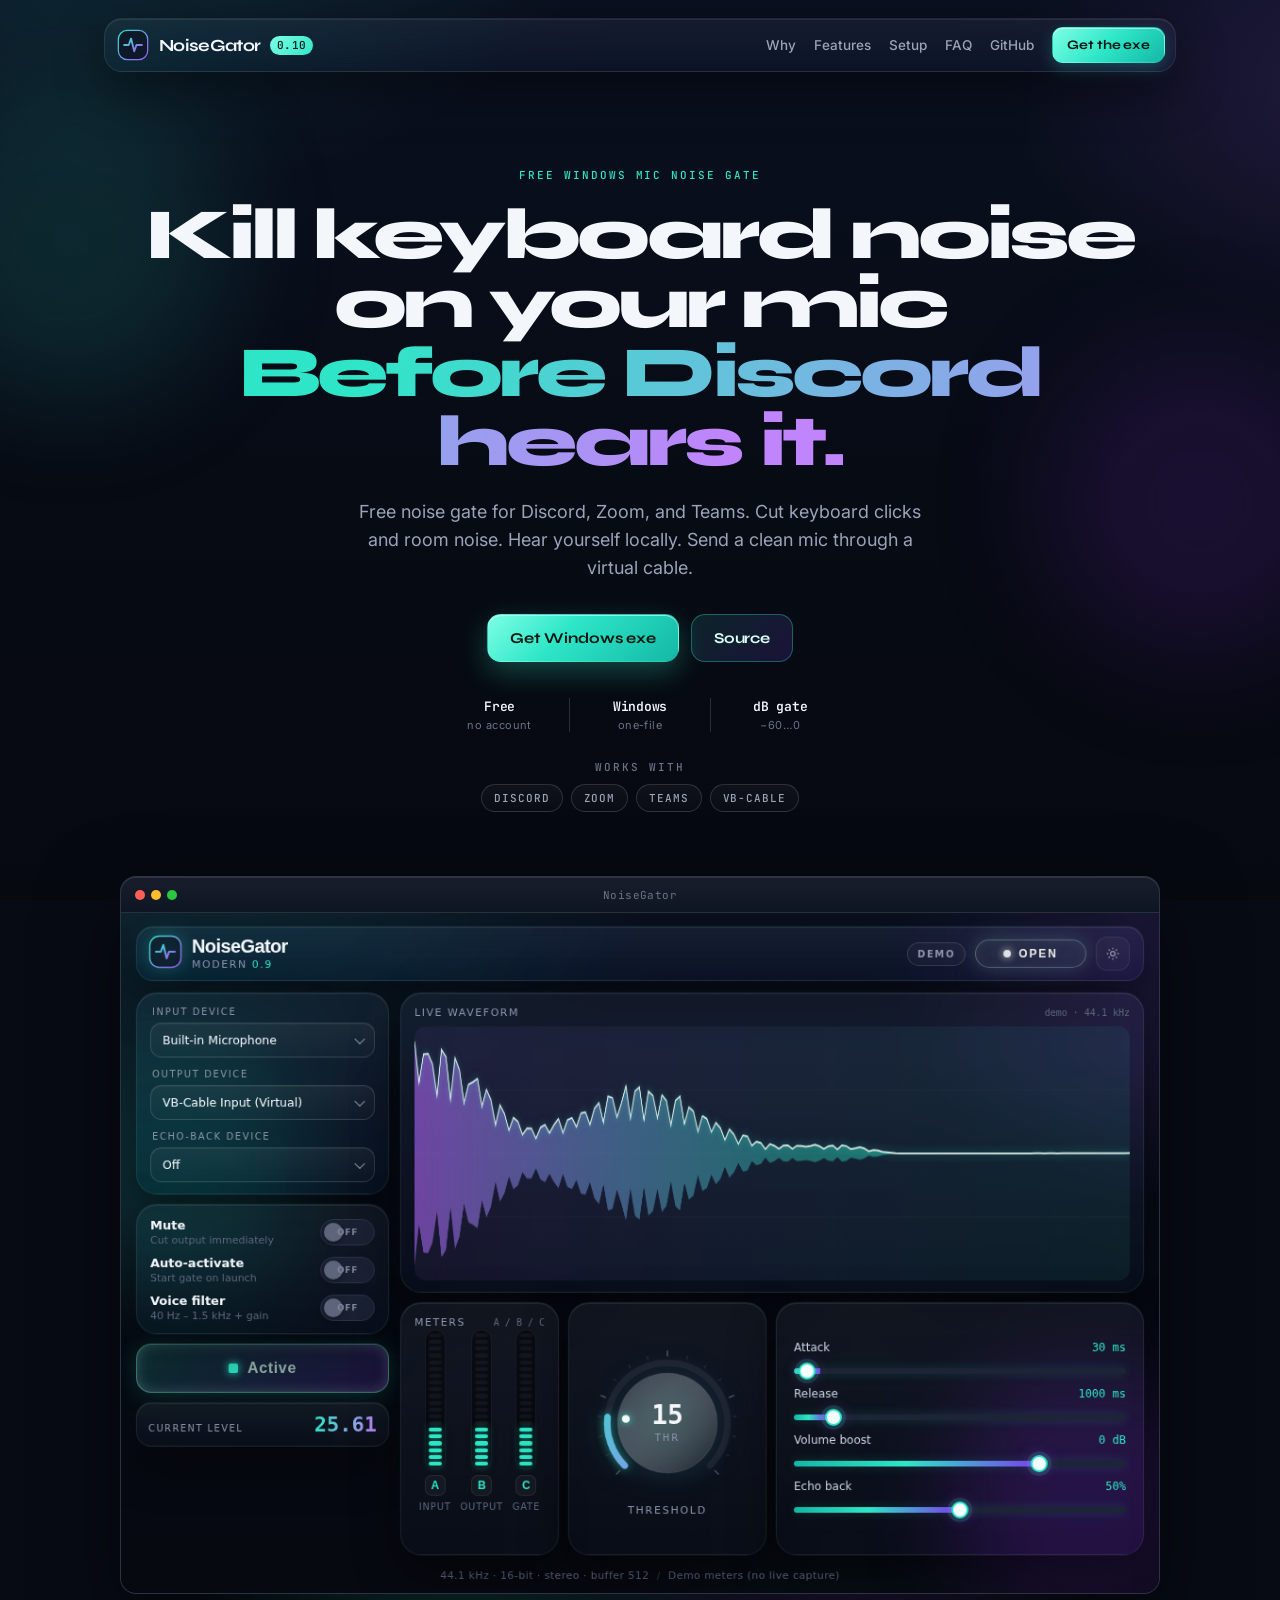
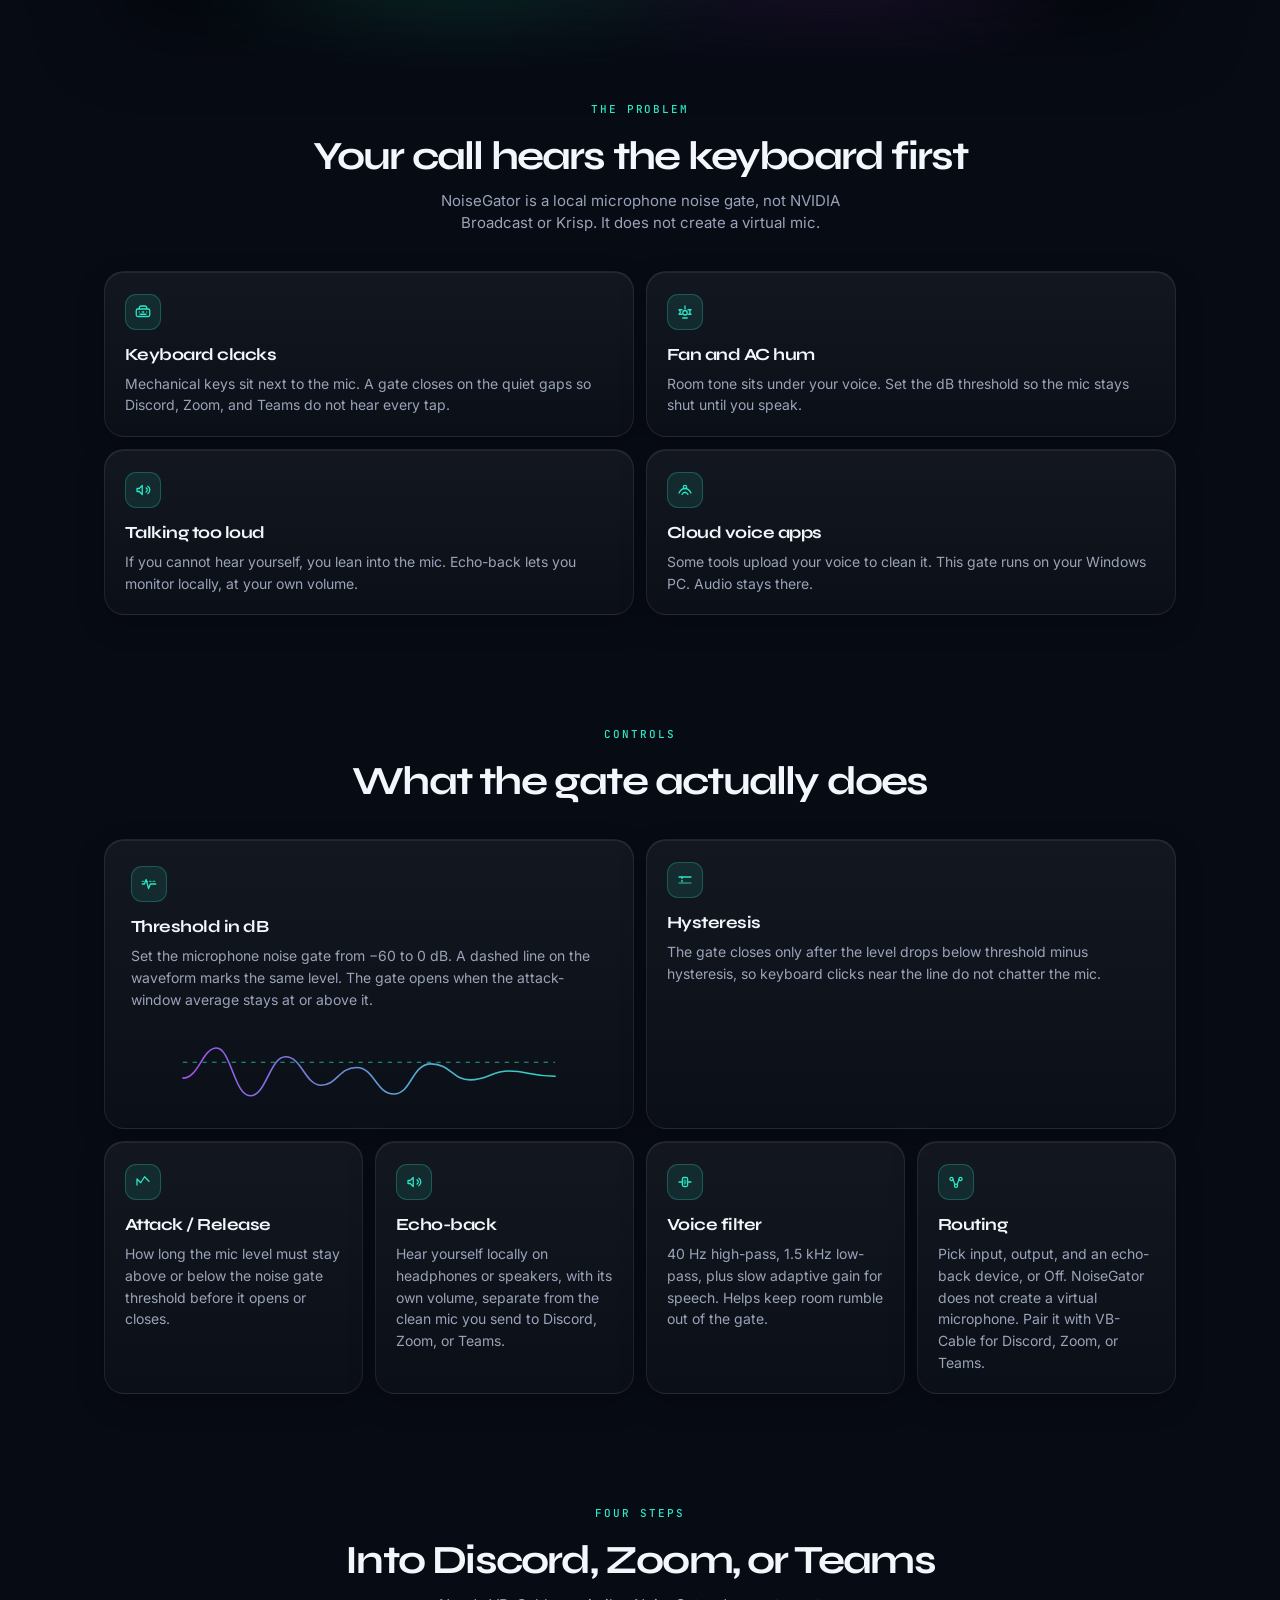
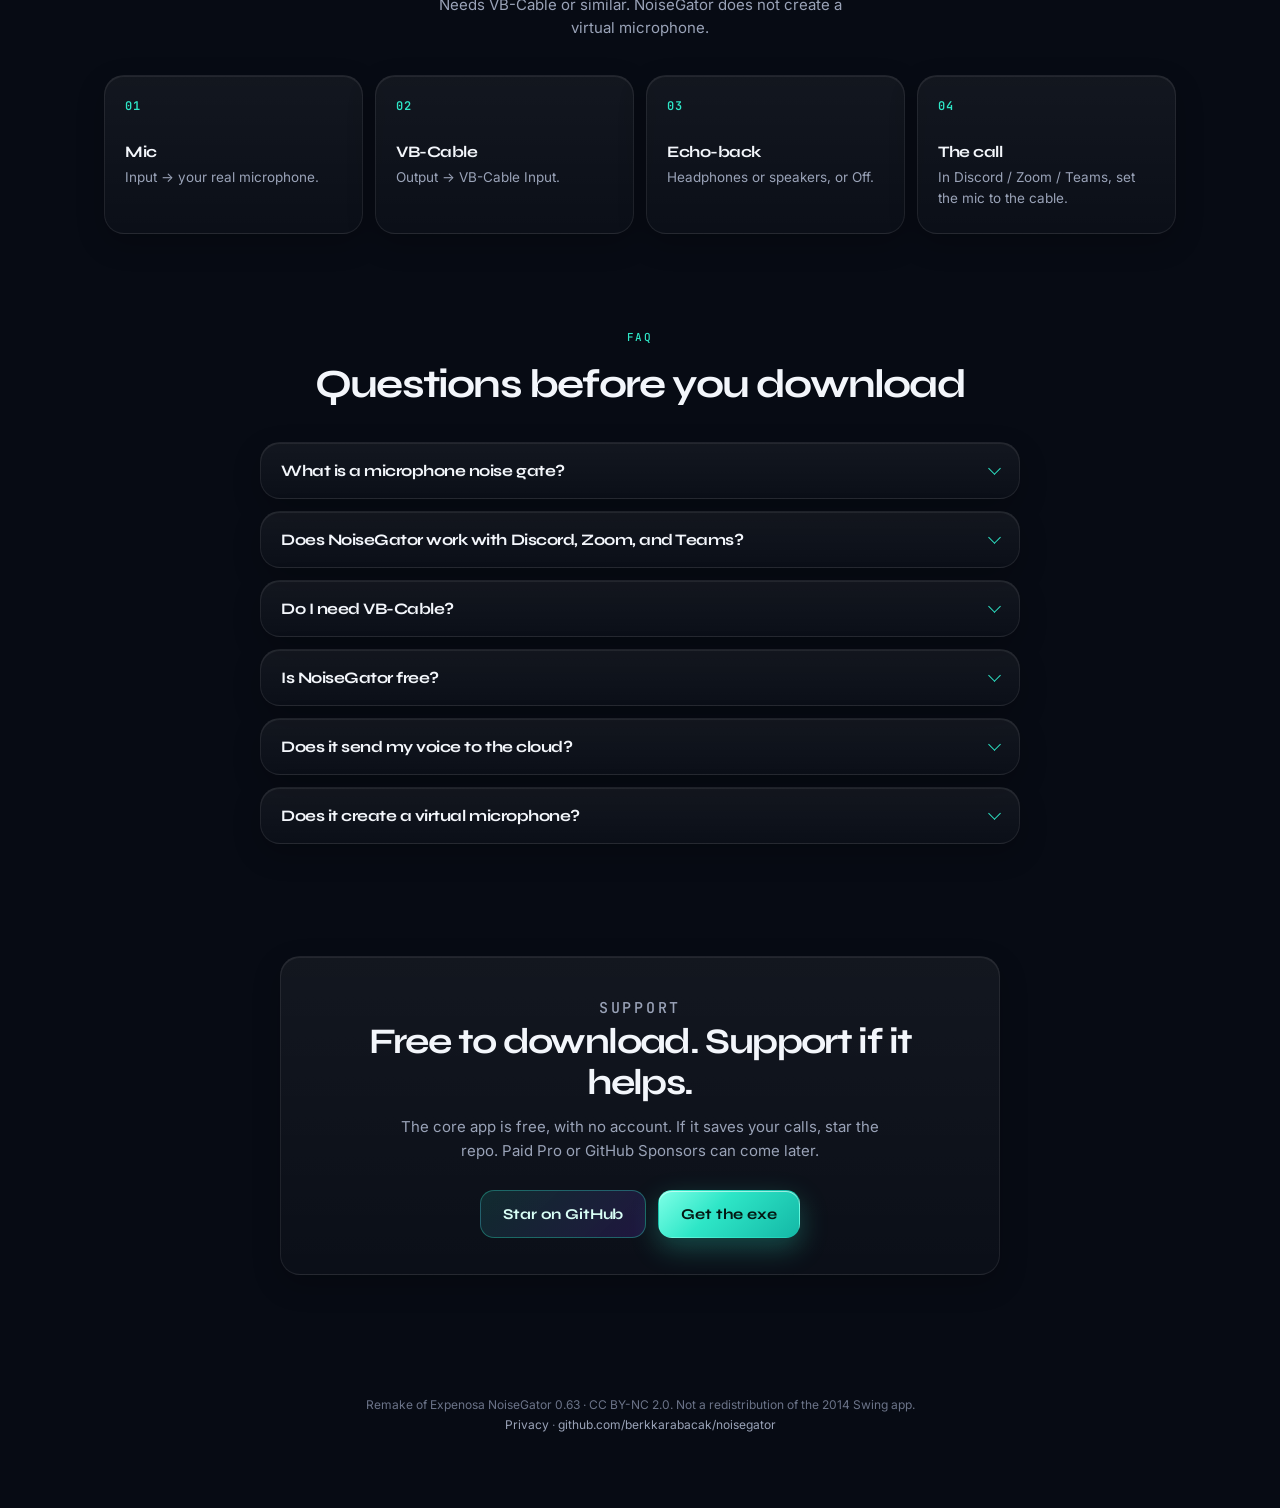
==== index.html @ 2cda86b4 "SEO landing: keywords, FAQ, share cards, ad-ready copy" ====
<!DOCTYPE html>
<html lang="en">
<head>
  <meta charset="utf-8" />
  <meta name="viewport" content="width=device-width, initial-scale=1" />
  <title>NoiseGator — Free Mic Noise Gate for Discord, Zoom &amp; Teams</title>
  <meta name="description" content="Free Windows microphone noise gate. Cut keyboard clicks and room noise on Discord, Zoom, and Teams. Hear yourself locally. Send a clean mic. No account." />
  <meta name="robots" content="index,follow" />
  <link rel="canonical" href="https://berkkarabacak.github.io/noisegator/" />
  <meta name="theme-color" content="#070b14" />
  <meta property="og:type" content="website" />
  <meta property="og:title" content="NoiseGator — Free Mic Noise Gate for Discord, Zoom &amp; Teams" />
  <meta property="og:description" content="Free Windows microphone noise gate. Cut keyboard clicks and room noise on Discord, Zoom, and Teams. Hear yourself locally. Send a clean mic. No account." />
  <meta property="og:url" content="https://berkkarabacak.github.io/noisegator/" />
  <meta property="og:image" content="https://berkkarabacak.github.io/noisegator/preview.png" />
  <meta property="og:image:alt" content="NoiseGator Windows app with live waveform, dB threshold knob, hysteresis, echo-back, and mic routing" />
  <meta property="og:site_name" content="NoiseGator" />
  <meta property="og:locale" content="en_US" />
  <meta name="twitter:card" content="summary_large_image" />
  <meta name="twitter:title" content="NoiseGator — Free Mic Noise Gate for Discord, Zoom &amp; Teams" />
  <meta name="twitter:description" content="Free Windows microphone noise gate. Cut keyboard clicks and room noise on Discord, Zoom, and Teams. Hear yourself locally. Send a clean mic. No account." />
  <meta name="twitter:image" content="https://berkkarabacak.github.io/noisegator/preview.png" />
  <meta name="twitter:image:alt" content="NoiseGator Windows app with live waveform, dB threshold knob, hysteresis, echo-back, and mic routing" />
  <link rel="preconnect" href="https://fonts.googleapis.com" />
  <link rel="preconnect" href="https://fonts.gstatic.com" crossorigin />
  <link href="https://fonts.googleapis.com/css2?family=Inter:ital,opsz,wght@0,14..32,400;0,14..32,500;0,14..32,600;0,14..32,700;1,14..32,400&family=JetBrains+Mono:wght@400;500;600&family=Syne:wght@500;600;700;800&display=swap" rel="stylesheet" />
  <link rel="stylesheet" href="styles.css" />
  <link rel="icon" href="data:image/svg+xml,%3Csvg xmlns='http://www.w3.org/2000/svg' viewBox='0 0 32 32'%3E%3Cdefs%3E%3ClinearGradient id='g' x1='0' y1='0' x2='1' y2='1'%3E%3Cstop stop-color='%232ee6c7'/%3E%3Cstop offset='1' stop-color='%23a855f7'/%3E%3C/linearGradient%3E%3C/defs%3E%3Crect rx='8' width='32' height='32' fill='%070b14'/%3E%3Cpath d='M7 16h5l3-7 4 14 3-7h3' fill='none' stroke='url(%23g)' stroke-width='2.2' stroke-linecap='round' stroke-linejoin='round'/%3E%3C/svg%3E" />
  <script type="application/ld+json">
  {
    "@context": "https://schema.org",
    "@graph": [
      {
        "@type": "SoftwareApplication",
        "name": "NoiseGator",
        "applicationCategory": "MultimediaApplication",
        "operatingSystem": "Windows",
        "url": "https://berkkarabacak.github.io/noisegator/",
        "image": "https://berkkarabacak.github.io/noisegator/preview.png",
        "description": "Free Windows microphone noise gate. Cut keyboard clicks and room noise on Discord, Zoom, and Teams. Hear yourself locally. Send a clean mic. No account.",
        "downloadUrl": "https://github.com/berkkarabacak/noisegator/actions/workflows/windows-exe.yml",
        "offers": {
          "@type": "Offer",
          "price": "0",
          "priceCurrency": "USD"
        }
      },
      {
        "@type": "FAQPage",
        "mainEntity": [
          {
            "@type": "Question",
            "name": "What is a microphone noise gate?",
            "acceptedAnswer": {
              "@type": "Answer",
              "text": "A microphone noise gate mutes the mic when the level stays below a threshold. NoiseGator opens when your voice is loud enough and closes on quiet keyboard clicks and room noise."
            }
          },
          {
            "@type": "Question",
            "name": "Does NoiseGator work with Discord, Zoom, and Teams?",
            "acceptedAnswer": {
              "@type": "Answer",
              "text": "Yes. Route the gated output through a virtual cable (VB-Cable or similar), then pick that cable as the microphone in Discord, Zoom, or Teams."
            }
          },
          {
            "@type": "Question",
            "name": "Do I need VB-Cable?",
            "acceptedAnswer": {
              "@type": "Answer",
              "text": "Yes, or another virtual cable. NoiseGator does not create a virtual microphone. You send the gated output to a cable, then the call app uses that cable as its mic."
            }
          },
          {
            "@type": "Question",
            "name": "Is NoiseGator free?",
            "acceptedAnswer": {
              "@type": "Answer",
              "text": "Yes. The core app is free, with no account. Star the repo if it helps. Paid Pro or GitHub Sponsors may come later."
            }
          },
          {
            "@type": "Question",
            "name": "Does it send my voice to the cloud?",
            "acceptedAnswer": {
              "@type": "Answer",
              "text": "No. Audio stays on your PC. This site has no accounts and no tracking cookies of its own. GitHub Pages and GitHub may log visits and downloads."
            }
          },
          {
            "@type": "Question",
            "name": "Does it create a virtual microphone?",
            "acceptedAnswer": {
              "@type": "Answer",
              "text": "No. Pair it with VB-Cable or similar, then set that cable as the mic in your call app."
            }
          }
        ]
      }
    ]
  }
  </script>
</head>
<body>
  <div class="app-bg" aria-hidden="true"></div>
  <div class="app-grid" aria-hidden="true"></div>
  <div class="orb orb-a" aria-hidden="true"></div>
  <div class="orb orb-b" aria-hidden="true"></div>

  <a class="skip" href="#main">Skip to content</a>

  <div class="wrap">
    <nav class="nav glass" aria-label="Primary">
      <a class="brand" href="#top">
        <svg viewBox="0 0 36 36" width="32" height="32" aria-hidden="true">
          <defs>
            <linearGradient id="lg" x1="0" y1="0" x2="1" y2="1">
              <stop offset="0" stop-color="#2ee6c7"/>
              <stop offset="1" stop-color="#a855f7"/>
            </linearGradient>
          </defs>
          <rect x="1.5" y="1.5" width="33" height="33" rx="10" fill="rgba(14,20,36,.7)" stroke="url(#lg)" stroke-width="1.4"/>
          <path d="M8 18h5.2l2.6-7.2 3.6 14.2 2.5-7h6.2" fill="none" stroke="url(#lg)" stroke-width="2.1" stroke-linecap="round" stroke-linejoin="round"/>
        </svg>
        <span class="wordmark">NoiseGator</span>
        <span class="ver">0.10</span>
      </a>
      <button class="nav-toggle" type="button" aria-expanded="false" aria-controls="nav-links" aria-label="Open menu">
        <span></span><span></span>
      </button>
      <div class="nav-end" id="nav-links">
        <div class="nav-links">
          <a href="#why">Why</a>
          <a href="#features">Features</a>
          <a href="#setup">Setup</a>
          <a href="#faq">FAQ</a>
          <a href="https://github.com/berkkarabacak/noisegator" rel="noopener">GitHub</a>
        </div>
        <a class="btn btn-nav" href="https://github.com/berkkarabacak/noisegator/actions/workflows/windows-exe.yml" rel="noopener">Get the exe</a>
      </div>
    </nav>

    <main id="main">
      <header class="hero" id="top">
        <p class="kicker">Free Windows mic noise gate</p>
        <h1>Kill keyboard noise on your mic<br /><em>Before Discord hears it.</em></h1>
        <p class="pitch">Free noise gate for Discord, Zoom, and Teams. Cut keyboard clicks and room noise. Hear yourself locally. Send a clean mic through a virtual cable.</p>
        <div class="cta">
          <a class="btn btn-primary" href="https://github.com/berkkarabacak/noisegator/actions/workflows/windows-exe.yml" rel="noopener">Get Windows exe</a>
          <a class="btn btn-ghost" href="https://github.com/berkkarabacak/noisegator/raw/main/downloads/NoiseGator-Modern.zip" rel="noopener">Source</a>
        </div>
        <ul class="stats" aria-label="Product facts">
          <li><strong>Free</strong><span>no account</span></li>
          <li><strong>Windows</strong><span>one-file</span></li>
          <li><strong>dB gate</strong><span>−60…0</span></li>
        </ul>
        <p class="works-label">Works with</p>
        <ul class="works" aria-label="Works with">
          <li>Discord</li>
          <li>Zoom</li>
          <li>Teams</li>
          <li>VB-Cable</li>
        </ul>
      </header>

      <figure class="shot-wrap">
        <div class="shot-glow" aria-hidden="true"></div>
        <div class="window">
          <div class="window-bar">
            <span class="traffic" aria-hidden="true"><i></i><i></i><i></i></span>
            <span class="window-title">NoiseGator</span>
          </div>
          <img src="preview.png" width="1100" height="720" alt="NoiseGator free Windows microphone noise gate. Live waveform, dB threshold knob, hysteresis, echo-back, and device routing for Discord, Zoom, and Teams" />
        </div>
      </figure>

      <section class="why" id="why" aria-labelledby="why-title">
        <div class="section-head">
          <p class="kicker">The problem</p>
          <h2 id="why-title">Your call hears the keyboard first</h2>
          <p class="section-sub">NoiseGator is a local microphone noise gate, not NVIDIA Broadcast or Krisp. It does not create a virtual mic.</p>
        </div>
        <div class="why-grid">
          <article class="card">
            <div class="ico" aria-hidden="true">
              <svg viewBox="0 0 24 24" fill="none" stroke="currentColor" stroke-width="1.7" stroke-linecap="round" stroke-linejoin="round">
                <rect x="3" y="8" width="18" height="10" rx="2"/>
                <path d="M7 8V6.5A2.5 2.5 0 0 1 9.5 4h5A2.5 2.5 0 0 1 17 6.5V8"/>
                <path d="M7 12h.01M11 12h2M17 12h.01M8 15h8"/>
              </svg>
            </div>
            <h3>Keyboard clacks</h3>
            <p>Mechanical keys sit next to the mic. A gate closes on the quiet gaps so Discord, Zoom, and Teams do not hear every tap.</p>
          </article>
          <article class="card">
            <div class="ico" aria-hidden="true">
              <svg viewBox="0 0 24 24" fill="none" stroke="currentColor" stroke-width="1.7" stroke-linecap="round" stroke-linejoin="round">
                <path d="M12 4v4"/>
                <path d="M8 9H4l2 3-2 3h4"/>
                <path d="M16 9h4l-2 3 2 3h-4"/>
                <path d="M9 20h6"/>
                <circle cx="12" cy="13" r="3"/>
              </svg>
            </div>
            <h3>Fan and AC hum</h3>
            <p>Room tone sits under your voice. Set the dB threshold so the mic stays shut until you speak.</p>
          </article>
          <article class="card">
            <div class="ico" aria-hidden="true">
              <svg viewBox="0 0 24 24" fill="none" stroke="currentColor" stroke-width="1.7" stroke-linecap="round" stroke-linejoin="round">
                <path d="M4 10v4h3l4 4V6L7 10H4z"/>
                <path d="M16 9.2a3.2 3.2 0 0 1 0 5.6"/>
                <path d="M18.4 7a6 6 0 0 1 0 10"/>
              </svg>
            </div>
            <h3>Talking too loud</h3>
            <p>If you cannot hear yourself, you lean into the mic. Echo-back lets you monitor locally, at your own volume.</p>
          </article>
          <article class="card">
            <div class="ico" aria-hidden="true">
              <svg viewBox="0 0 24 24" fill="none" stroke="currentColor" stroke-width="1.7" stroke-linecap="round" stroke-linejoin="round">
                <path d="M4 16c4-8 12-8 16 0"/>
                <path d="M8 18c2.2-4 5.8-4 8 0"/>
                <circle cx="12" cy="8" r="2.2"/>
              </svg>
            </div>
            <h3>Cloud voice apps</h3>
            <p>Some tools upload your voice to clean it. This gate runs on your Windows PC. Audio stays there.</p>
          </article>
        </div>
      </section>

      <section class="features" id="features" aria-labelledby="features-title">
        <div class="section-head">
          <p class="kicker">Controls</p>
          <h2 id="features-title">What the gate actually does</h2>
        </div>

        <div class="bento">
          <article class="card card-lg">
            <div class="ico" aria-hidden="true">
              <svg viewBox="0 0 24 24" fill="none" stroke="currentColor" stroke-width="1.7" stroke-linecap="round" stroke-linejoin="round">
                <path d="M3 12h3l2.2-6 3.2 12 2.4-6H21"/>
                <path d="M3 8.5h18" stroke-dasharray="2.2 2.6" opacity=".7"/>
              </svg>
            </div>
            <h3>Threshold in dB</h3>
            <p>Set the microphone noise gate from −60 to 0 dB. A dashed line on the waveform marks the same level. The gate opens when the attack-window average stays at or above it.</p>
            <svg class="wave-deco" viewBox="0 0 420 88" fill="none" aria-hidden="true">
              <defs>
                <linearGradient id="wg" x1="0" y1="0" x2="1" y2="0">
                  <stop offset="0" stop-color="#a855f7"/>
                  <stop offset="1" stop-color="#2ee6c7"/>
                </linearGradient>
              </defs>
              <path d="M0 52 C 18 52, 22 18, 38 18 S 58 72, 76 72 S 98 28, 116 28 S 138 60, 156 60 S 176 40, 196 40 S 218 70, 238 70 S 258 36, 280 36 S 304 54, 324 54 S 348 44, 368 44 S 392 50, 420 50" stroke="url(#wg)" stroke-width="1.8" stroke-linecap="round"/>
              <path d="M0 34h420" stroke="#2ee6c7" stroke-width="1.15" stroke-dasharray="5 6" opacity=".72"/>
            </svg>
          </article>

          <article class="card card-mid">
            <div class="ico" aria-hidden="true">
              <svg viewBox="0 0 24 24" fill="none" stroke="currentColor" stroke-width="1.7" stroke-linecap="round">
                <path d="M4 8h16"/>
                <path d="M4 16h16" opacity=".55"/>
                <path d="M8 8v8" stroke-dasharray="2 2.4"/>
              </svg>
            </div>
            <h3>Hysteresis</h3>
            <p>The gate closes only after the level drops below threshold minus hysteresis, so keyboard clicks near the line do not chatter the mic.</p>
          </article>

          <article class="card">
            <div class="ico" aria-hidden="true">
              <svg viewBox="0 0 24 24" fill="none" stroke="currentColor" stroke-width="1.7" stroke-linecap="round" stroke-linejoin="round">
                <path d="M4 16 V8 l5 5 5-8 6 6"/>
              </svg>
            </div>
            <h3>Attack / Release</h3>
            <p>How long the mic level must stay above or below the noise gate threshold before it opens or closes.</p>
          </article>

          <article class="card">
            <div class="ico" aria-hidden="true">
              <svg viewBox="0 0 24 24" fill="none" stroke="currentColor" stroke-width="1.7" stroke-linecap="round" stroke-linejoin="round">
                <path d="M4 10v4h3l4 4V6L7 10H4z"/>
                <path d="M16 9.2a3.2 3.2 0 0 1 0 5.6"/>
                <path d="M18.4 7a6 6 0 0 1 0 10"/>
              </svg>
            </div>
            <h3>Echo-back</h3>
            <p>Hear yourself locally on headphones or speakers, with its own volume, separate from the clean mic you send to Discord, Zoom, or Teams.</p>
          </article>

          <article class="card">
            <div class="ico" aria-hidden="true">
              <svg viewBox="0 0 24 24" fill="none" stroke="currentColor" stroke-width="1.7" stroke-linecap="round">
                <path d="M4 12h4"/>
                <path d="M16 12h4"/>
                <rect x="8.5" y="6" width="7" height="12" rx="2"/>
                <path d="M11 9v6M13 10v4" opacity=".7"/>
              </svg>
            </div>
            <h3>Voice filter</h3>
            <p>40 Hz high-pass, 1.5 kHz low-pass, plus slow adaptive gain for speech. Helps keep room rumble out of the gate.</p>
          </article>

          <article class="card">
            <div class="ico" aria-hidden="true">
              <svg viewBox="0 0 24 24" fill="none" stroke="currentColor" stroke-width="1.7" stroke-linecap="round" stroke-linejoin="round">
                <circle cx="6" cy="8" r="2.1"/>
                <circle cx="18" cy="8" r="2.1"/>
                <circle cx="12" cy="17" r="2.1"/>
                <path d="M8 8.6 10.4 15.2M16 8.6 13.6 15.2"/>
              </svg>
            </div>
            <h3>Routing</h3>
            <p>Pick input, output, and an echo-back device, or Off. NoiseGator does not create a virtual microphone. Pair it with VB-Cable for Discord, Zoom, or Teams.</p>
          </article>
        </div>
      </section>

      <section class="setup" id="setup" aria-labelledby="setup-title">
        <div class="section-head">
          <p class="kicker">Four steps</p>
          <h2 id="setup-title">Into Discord, Zoom, or Teams</h2>
          <p class="section-sub">Needs VB-Cable or similar. NoiseGator does not create a virtual microphone.</p>
        </div>
        <ol class="steps">
          <li class="card step">
            <span class="n">01</span>
            <h3>Mic</h3>
            <p>Input → your real microphone.</p>
          </li>
          <li class="card step">
            <span class="n">02</span>
            <h3>VB-Cable</h3>
            <p>Output → VB-Cable Input.</p>
          </li>
          <li class="card step">
            <span class="n">03</span>
            <h3>Echo-back</h3>
            <p>Headphones or speakers, or Off.</p>
          </li>
          <li class="card step">
            <span class="n">04</span>
            <h3>The call</h3>
            <p>In Discord / Zoom / Teams, set the mic to the cable.</p>
          </li>
        </ol>
      </section>

      <section class="faq" id="faq" aria-labelledby="faq-title">
        <div class="section-head">
          <p class="kicker">FAQ</p>
          <h2 id="faq-title">Questions before you download</h2>
        </div>
        <div class="faq-list">
          <details class="card faq-item">
            <summary>What is a microphone noise gate?</summary>
            <p>A microphone noise gate mutes the mic when the level stays below a threshold. NoiseGator opens when your voice is loud enough and closes on quiet keyboard clicks and room noise.</p>
          </details>
          <details class="card faq-item">
            <summary>Does NoiseGator work with Discord, Zoom, and Teams?</summary>
            <p>Yes. Route the gated output through a virtual cable (VB-Cable or similar), then pick that cable as the microphone in Discord, Zoom, or Teams.</p>
          </details>
          <details class="card faq-item">
            <summary>Do I need VB-Cable?</summary>
            <p>Yes, or another virtual cable. NoiseGator does not create a virtual microphone. You send the gated output to a cable, then the call app uses that cable as its mic.</p>
          </details>
          <details class="card faq-item">
            <summary>Is NoiseGator free?</summary>
            <p>Yes. The core app is free, with no account. Star the repo if it helps. Paid Pro or GitHub Sponsors may come later.</p>
          </details>
          <details class="card faq-item">
            <summary>Does it send my voice to the cloud?</summary>
            <p>No. Audio stays on your PC. This site has no accounts and no tracking cookies of its own. GitHub Pages and GitHub may log visits and downloads.</p>
          </details>
          <details class="card faq-item">
            <summary>Does it create a virtual microphone?</summary>
            <p>No. Pair it with VB-Cable or similar, then set that cable as the mic in your call app.</p>
          </details>
        </div>
      </section>

      <section class="support" id="support" aria-labelledby="support-title">
        <div class="card support-card">
          <p class="kicker">Support</p>
          <h2 id="support-title">Free to download. Support if it helps.</h2>
          <p>The core app is free, with no account. If it saves your calls, star the repo. Paid Pro or GitHub Sponsors can come later.</p>
          <div class="cta">
            <a class="btn btn-ghost" href="https://github.com/berkkarabacak/noisegator" rel="noopener">Star on GitHub</a>
            <a class="btn btn-primary" href="https://github.com/berkkarabacak/noisegator/actions/workflows/windows-exe.yml" rel="noopener">Get the exe</a>
          </div>
        </div>
      </section>
    </main>

    <footer class="site-foot">
      <p>Remake of Expenosa NoiseGator 0.63 · CC BY-NC 2.0. Not a redistribution of the 2014 Swing app.</p>
      <p><a href="privacy.html">Privacy</a> · <a href="https://github.com/berkkarabacak/noisegator" rel="noopener">github.com/berkkarabacak/noisegator</a></p>
    </footer>
  </div>

  <script>
    (function () {
      var btn = document.querySelector(".nav-toggle");
      var nav = document.querySelector(".nav");
      if (!btn || !nav) return;
      btn.addEventListener("click", function () {
        var open = nav.classList.toggle("is-open");
        btn.setAttribute("aria-expanded", open ? "true" : "false");
        btn.setAttribute("aria-label", open ? "Close menu" : "Open menu");
      });
      nav.querySelectorAll("a").forEach(function (a) {
        a.addEventListener("click", function () {
          nav.classList.remove("is-open");
          btn.setAttribute("aria-expanded", "false");
          btn.setAttribute("aria-label", "Open menu");
        });
      });
    })();
  </script>
</body>
</html>
---- styles.css ----
/* NoiseGator Modern — 2026 product landing. Dark-glass teal / purple. */
:root {
  --bg: #070b14;
  --glass: rgba(14, 22, 40, 0.58);
  --line: rgba(255, 255, 255, 0.08);
  --line-2: rgba(255, 255, 255, 0.14);
  --teal: #2ee6c7;
  --teal-2: #14c8b0;
  --purple: #b56bff;
  --violet: #7c3aed;
  --text: #f3f6fb;
  --muted: #9aa3b8;
  --dim: #6b7388;
  --shadow: 0 18px 50px rgba(0, 0, 0, 0.45);
  --font: "Inter", "Segoe UI", system-ui, sans-serif;
  --display: "Syne", "Outfit", "Inter", sans-serif;
  --mono: "JetBrains Mono", ui-monospace, monospace;
  --ease: cubic-bezier(0.22, 1, 0.36, 1);
  --max: 1120px;
}

* { box-sizing: border-box; margin: 0; padding: 0; }

html { scroll-behavior: smooth; }

html, body {
  background: var(--bg);
  color: var(--text);
  font-family: var(--font);
  -webkit-font-smoothing: antialiased;
  min-height: 100%;
}

body { overflow-x: hidden; }

img { max-width: 100%; height: auto; display: block; }

a { color: inherit; text-decoration: none; }

ul, ol { list-style: none; }

:focus-visible {
  outline: 2px solid var(--teal);
  outline-offset: 3px;
}

.skip {
  position: absolute;
  left: 16px;
  top: -48px;
  z-index: 40;
  padding: 8px 12px;
  border-radius: 10px;
  background: #0e1628;
  color: var(--text);
  font-size: 13px;
}
.skip:focus { top: 16px; }

.app-bg {
  position: fixed; inset: 0; z-index: 0;
  background:
    radial-gradient(900px 520px at 8% -10%, rgba(46, 230, 199, 0.13), transparent 55%),
    radial-gradient(800px 500px at 110% 10%, rgba(168, 85, 247, 0.16), transparent 50%),
    radial-gradient(700px 420px at 70% 120%, rgba(46, 230, 199, 0.07), transparent 50%),
    linear-gradient(180deg, #0a1020 0%, #070b14 55%, #060910 100%);
}

.app-grid {
  position: fixed; inset: 0; pointer-events: none; opacity: 0.14; z-index: 0;
  background-image:
    linear-gradient(rgba(255,255,255,0.035) 1px, transparent 1px),
    linear-gradient(90deg, rgba(255,255,255,0.035) 1px, transparent 1px);
  background-size: 32px 32px;
  mask-image: radial-gradient(ellipse at 50% 18%, #000 28%, transparent 72%);
}

.orb {
  position: fixed; width: 320px; height: 320px; border-radius: 50%;
  filter: blur(56px); pointer-events: none; opacity: 0.28; z-index: 0;
}
.orb-a { left: -90px; top: 80px; background: #1a6b68; }
.orb-b { right: -80px; top: 38%; background: #4a1d7a; }

.wrap {
  position: relative;
  z-index: 1;
  max-width: var(--max);
  margin: 0 auto;
  padding: 18px 24px 72px;
}

.glass {
  background: linear-gradient(180deg, rgba(255,255,255,0.055), rgba(255,255,255,0.02));
  backdrop-filter: blur(22px) saturate(140%);
  -webkit-backdrop-filter: blur(22px) saturate(140%);
  border: 1px solid var(--line);
  box-shadow: var(--shadow), inset 0 1px 0 rgba(255,255,255,0.08);
}

/* —— Nav —— */
.nav {
  position: sticky;
  top: 14px;
  z-index: 20;
  display: flex;
  align-items: center;
  justify-content: space-between;
  gap: 16px;
  padding: 8px 10px 8px 12px;
  border-radius: 18px;
  margin-bottom: 8px;
}

.brand {
  display: flex;
  align-items: center;
  gap: 10px;
  min-width: 0;
}

.wordmark {
  font-family: var(--display);
  font-size: 17px;
  font-weight: 700;
  letter-spacing: -0.04em;
}

.ver {
  font-family: var(--mono);
  font-size: 11px;
  font-weight: 500;
  color: #041611;
  background: linear-gradient(135deg, #7dffe6, #2ee6c7);
  padding: 2px 7px 3px;
  border-radius: 999px;
  letter-spacing: 0.02em;
}

.nav-end {
  display: flex;
  align-items: center;
  gap: 18px;
}

.nav-links {
  display: flex;
  gap: 18px;
  align-items: center;
  font-size: 13.5px;
  font-weight: 500;
  color: var(--muted);
}

.nav-links a:hover { color: var(--text); }

.nav-toggle {
  display: none;
  width: 36px;
  height: 36px;
  border: 0;
  background: transparent;
  cursor: pointer;
  position: relative;
}
.nav-toggle span {
  position: absolute;
  left: 9px;
  right: 9px;
  height: 1.5px;
  background: var(--text);
  border-radius: 2px;
  transition: transform 0.2s var(--ease), top 0.2s var(--ease);
}
.nav-toggle span:first-child { top: 14px; }
.nav-toggle span:last-child { top: 21px; }
.nav.is-open .nav-toggle span:first-child { top: 17.5px; transform: rotate(40deg); }
.nav.is-open .nav-toggle span:last-child { top: 17.5px; transform: rotate(-40deg); }

/* —— Buttons —— */
.btn {
  display: inline-flex;
  align-items: center;
  justify-content: center;
  gap: 8px;
  height: 48px;
  padding: 0 22px;
  border-radius: 14px;
  font-family: var(--display);
  font-weight: 700;
  font-size: 15px;
  letter-spacing: -0.01em;
  border: 1px solid transparent;
  transition: transform 0.2s var(--ease), filter 0.2s var(--ease), border-color 0.2s var(--ease), color 0.2s var(--ease);
}

.btn-primary {
  color: #041611;
  background: linear-gradient(135deg, #7dffe6 0%, #2ee6c7 40%, #14b8a6 100%);
  box-shadow: 0 10px 28px rgba(46, 230, 199, 0.28), inset 0 1px 0 rgba(255,255,255,0.55);
}

.btn-primary:hover { filter: brightness(1.06); transform: translateY(-2px); }

.btn-ghost {
  color: #d9fff6;
  background: linear-gradient(135deg, rgba(46,230,199,0.12), rgba(124,58,237,0.18));
  border-color: rgba(46,230,199,0.35);
}

.btn-ghost:hover { border-color: rgba(181,107,255,0.55); color: #fff; transform: translateY(-2px); }

.btn-nav {
  height: 36px;
  padding: 0 14px;
  border-radius: 11px;
  font-size: 13px;
  color: #041611;
  background: linear-gradient(135deg, #7dffe6 0%, #2ee6c7 50%, #14b8a6 100%);
  box-shadow: 0 6px 16px rgba(46, 230, 199, 0.22), inset 0 1px 0 rgba(255,255,255,0.5);
}
.btn-nav:hover { filter: brightness(1.06); transform: translateY(-2px); }

/* —— Hero —— */
.hero {
  text-align: center;
  padding: 88px 8px 36px;
}

.kicker {
  font-family: var(--mono);
  font-size: 11px;
  font-weight: 500;
  letter-spacing: 0.18em;
  text-transform: uppercase;
  color: var(--teal);
  margin-bottom: 18px;
}

.hero h1 {
  font-family: var(--display);
  font-size: clamp(46px, 8.2vw, 88px);
  letter-spacing: -0.055em;
  line-height: 0.96;
  font-weight: 800;
}

.hero h1 em {
  font-style: normal;
  background: linear-gradient(100deg, #2ee6c7 10%, #c084fc 90%);
  -webkit-background-clip: text;
  background-clip: text;
  color: transparent;
}

.pitch {
  margin: 22px auto 0;
  max-width: 520px;
  font-size: 18px;
  line-height: 1.55;
  color: var(--muted);
  font-weight: 400;
}

.cta {
  display: flex;
  flex-wrap: wrap;
  gap: 12px;
  justify-content: center;
  margin-top: 32px;
}

.stats {
  display: flex;
  justify-content: center;
  gap: 0;
  margin: 36px auto 0;
  max-width: 420px;
}

.stats li {
  flex: 1;
  display: flex;
  flex-direction: column;
  gap: 3px;
  padding: 0 16px;
  border-left: 1px solid var(--line-2);
}

.stats li:first-child { border-left: 0; }

.stats strong {
  font-family: var(--mono);
  font-size: 13px;
  font-weight: 600;
  color: var(--text);
  letter-spacing: -0.02em;
}

.stats span {
  font-size: 11px;
  color: var(--dim);
  letter-spacing: 0.04em;
}

/* —— Product shot —— */
.shot-wrap {
  position: relative;
  margin: 28px auto 108px;
  max-width: 1040px;
}

.shot-glow {
  position: absolute;
  left: 8%;
  right: 8%;
  bottom: -28px;
  height: 120px;
  background:
    radial-gradient(50% 80% at 30% 50%, rgba(46, 230, 199, 0.38), transparent 70%),
    radial-gradient(50% 80% at 72% 50%, rgba(168, 85, 247, 0.34), transparent 70%);
  filter: blur(36px);
  pointer-events: none;
  z-index: 0;
}

.window {
  position: relative;
  z-index: 1;
  border-radius: 16px;
  overflow: hidden;
  background: #0b1220;
  border: 1px solid var(--line-2);
  box-shadow:
    0 28px 80px rgba(0, 0, 0, 0.5),
    inset 0 1px 0 rgba(255,255,255,0.1);
}

.window-bar {
  display: flex;
  align-items: center;
  justify-content: center;
  position: relative;
  height: 36px;
  background: linear-gradient(180deg, rgba(255,255,255,0.05), rgba(255,255,255,0.015));
  border-bottom: 1px solid var(--line);
}

.traffic {
  position: absolute;
  left: 14px;
  display: flex;
  gap: 6px;
}

.traffic i {
  width: 10px;
  height: 10px;
  border-radius: 50%;
  display: block;
}

.traffic i:nth-child(1) { background: #ff5f57; }
.traffic i:nth-child(2) { background: #febc2e; }
.traffic i:nth-child(3) { background: #28c840; }

.window-title {
  font-family: var(--mono);
  font-size: 11px;
  color: var(--dim);
  letter-spacing: 0.04em;
}

.window img { width: 100%; }

/* —— Sections —— */
.section-head {
  text-align: center;
  margin-bottom: 36px;
}

.section-head h2 {
  font-family: var(--display);
  font-size: clamp(28px, 4vw, 40px);
  letter-spacing: -0.045em;
  font-weight: 700;
  line-height: 1.1;
}

.section-sub {
  margin: 12px auto 0;
  max-width: 440px;
  font-size: 15px;
  line-height: 1.5;
  color: var(--muted);
}

/* —— Bento —— */
.features { margin-bottom: 112px; }

.bento {
  display: grid;
  grid-template-columns: repeat(4, 1fr);
  gap: 12px;
}

.card {
  border-radius: 20px;
  padding: 22px 20px 20px;
  text-align: left;
  background: linear-gradient(180deg, rgba(255,255,255,0.05), rgba(255,255,255,0.018));
  backdrop-filter: blur(22px) saturate(140%);
  -webkit-backdrop-filter: blur(22px) saturate(140%);
  border: 1px solid var(--line);
  box-shadow: 0 10px 28px rgba(0, 0, 0, 0.22), inset 0 1px 0 rgba(255,255,255,0.07);
  transition: transform 0.22s var(--ease), border-color 0.22s var(--ease), box-shadow 0.22s var(--ease);
}

.card:hover {
  transform: translateY(-2px);
  border-color: rgba(46, 230, 199, 0.32);
  box-shadow:
    0 16px 36px rgba(0, 0, 0, 0.3),
    0 0 0 1px rgba(46, 230, 199, 0.08),
    0 12px 40px rgba(46, 230, 199, 0.08);
}

.card-lg { grid-column: span 2; }
.card-mid { grid-column: span 2; }

.card-lg { padding: 26px 26px 18px; }

.ico {
  width: 36px;
  height: 36px;
  border-radius: 11px;
  display: grid;
  place-items: center;
  background: rgba(46, 230, 199, 0.1);
  border: 1px solid rgba(46, 230, 199, 0.25);
  color: var(--teal);
  margin-bottom: 14px;
}

.ico svg { width: 18px; height: 18px; }

.card h3 {
  font-family: var(--display);
  font-size: 17px;
  font-weight: 700;
  letter-spacing: -0.03em;
  margin-bottom: 8px;
}

.card p {
  font-size: 14px;
  color: var(--muted);
  line-height: 1.55;
}

.wave-deco {
  display: block;
  width: 100%;
  height: 78px;
  margin-top: 22px;
  opacity: 0.95;
}

/* —— Setup steps —— */
.setup { margin-bottom: 96px; }

.steps {
  display: grid;
  grid-template-columns: repeat(4, 1fr);
  gap: 12px;
}

.step { padding: 22px 20px 24px; }

.step .n {
  display: block;
  font-family: var(--mono);
  font-size: 12px;
  font-weight: 600;
  color: var(--teal);
  letter-spacing: 0.08em;
  margin-bottom: 28px;
}

.step h3 {
  font-size: 16px;
  margin-bottom: 6px;
}

.step p { font-size: 13.5px; }

/* —— Footer —— */
.site-foot {
  text-align: center;
  font-size: 12px;
  color: var(--dim);
  line-height: 1.7;
  padding-top: 8px;
}

.site-foot a {
  color: var(--muted);
  border-bottom: 1px solid transparent;
}

.site-foot a:hover { color: var(--teal); }

/* —— Motion —— */
.hero,
.shot-wrap,
.features,
.setup {
  animation: rise 0.7s var(--ease) both;
}

.shot-wrap { animation-delay: 0.08s; }
.features { animation-delay: 0.14s; }
.setup { animation-delay: 0.2s; }

@keyframes rise {
  from { opacity: 0; transform: translateY(14px); }
  to { opacity: 1; transform: translateY(0); }
}

@media (prefers-reduced-motion: reduce) {
  html { scroll-behavior: auto; }
  .hero, .shot-wrap, .features, .setup { animation: none; }
  .card:hover, .btn:hover, .btn-nav:hover, .btn-primary:hover, .btn-ghost:hover {
    transform: none;
  }
}

/* —— Responsive —— */
@media (max-width: 880px) {
  .bento { grid-template-columns: repeat(2, 1fr); }
  .card-lg, .card-mid { grid-column: span 2; }
  .steps { grid-template-columns: repeat(2, 1fr); }
  .hero { padding-top: 64px; }
}

@media (max-width: 720px) {
  .nav-toggle { display: block; order: 2; }
  .brand { order: 1; }
  .nav { flex-wrap: wrap; }
  .nav-end {
    display: none;
    width: 100%;
    order: 3;
    flex-direction: column;
    align-items: stretch;
    gap: 10px;
    padding: 6px 6px 8px;
  }
  .nav.is-open .nav-end { display: flex; }
  .nav-links {
    flex-direction: column;
    align-items: flex-start;
    gap: 4px;
  }
  .nav-links a {
    display: block;
    width: 100%;
    padding: 10px 8px;
  }
  .btn-nav { width: 100%; }
}

@media (max-width: 640px) {
  .wrap { padding: 14px 16px 56px; }
  .hero { padding: 52px 0 24px; }
  .pitch { font-size: 16px; }
  .bento, .steps { grid-template-columns: 1fr; }
  .card-lg, .card-mid { grid-column: span 1; }
  .stats { max-width: 100%; }
  .stats li { padding: 0 10px; }
  .shot-wrap { margin-bottom: 72px; }
  .features, .setup { margin-bottom: 72px; }
  .wave-deco { height: 64px; }
}


/* —— SEO / ads upgrade: works, why, faq, support, privacy —— */
.hero h1 {
  font-size: clamp(36px, 6.4vw, 72px);
}

.pitch { max-width: 580px; }

.nav-links {
  flex-wrap: wrap;
  row-gap: 6px;
}


.works-label {
  margin: 28px 0 0;
  font-family: var(--mono);
  font-size: 11px;
  font-weight: 500;
  letter-spacing: 0.18em;
  text-transform: uppercase;
  color: var(--dim);
  text-align: center;
}

.works {
  display: flex;
  flex-wrap: wrap;
  justify-content: center;
  gap: 8px;
  margin: 10px auto 0;
  max-width: 520px;
}

.works li {
  font-family: var(--mono);
  font-size: 11px;
  font-weight: 500;
  letter-spacing: 0.08em;
  text-transform: uppercase;
  color: var(--muted);
  padding: 6px 12px;
  border-radius: 999px;
  border: 1px solid var(--line-2);
  background: linear-gradient(180deg, rgba(255,255,255,0.04), rgba(255,255,255,0.015));
}

.why,
.faq,
.support {
  margin-bottom: 112px;
}

.why,
.faq,
.support,
.privacy {
  animation: rise 0.7s var(--ease) both;
}

.why { animation-delay: 0.12s; }
.faq { animation-delay: 0.22s; }
.support { animation-delay: 0.26s; }

.why-grid {
  display: grid;
  grid-template-columns: repeat(2, 1fr);
  gap: 12px;
}

.faq-list {
  display: grid;
  gap: 12px;
  max-width: 760px;
  margin: 0 auto;
}

.faq-item {
  padding: 0;
}

.faq-item summary {
  display: flex;
  align-items: center;
  justify-content: space-between;
  gap: 16px;
  padding: 18px 20px;
  font-family: var(--display);
  font-size: 16px;
  font-weight: 700;
  letter-spacing: -0.03em;
  cursor: pointer;
  list-style: none;
}

.faq-item summary::-webkit-details-marker { display: none; }

.faq-item summary::after {
  content: "";
  flex: 0 0 auto;
  width: 8px;
  height: 8px;
  border-right: 1.6px solid var(--teal);
  border-bottom: 1.6px solid var(--teal);
  transform: rotate(45deg);
  transition: transform 0.2s var(--ease);
  margin-top: -4px;
}

.faq-item[open] summary::after {
  transform: rotate(-135deg);
  margin-top: 4px;
}

.faq-item[open] {
  border-color: rgba(46, 230, 199, 0.32);
}

.faq-item p {
  padding: 0 20px 20px;
  font-size: 14.5px;
  color: var(--muted);
  line-height: 1.6;
}

.support-card {
  text-align: center;
  padding: 40px 32px 36px;
  max-width: 720px;
  margin: 0 auto;
}

.support-card h2 {
  font-family: var(--display);
  font-size: clamp(26px, 4vw, 36px);
  letter-spacing: -0.045em;
  font-weight: 700;
  line-height: 1.15;
  margin-bottom: 12px;
}

.support-card > p {
  max-width: 480px;
  margin: 0 auto;
  font-size: 15px;
  line-height: 1.55;
  color: var(--muted);
}

.support-card .cta { margin-top: 28px; }

.privacy {
  padding: 72px 8px 48px;
  max-width: 720px;
  margin: 0 auto 48px;
}

.privacy h1 {
  font-family: var(--display);
  font-size: clamp(36px, 6vw, 56px);
  letter-spacing: -0.05em;
  font-weight: 800;
  line-height: 1;
  margin-bottom: 10px;
}

.privacy-updated {
  font-family: var(--mono);
  font-size: 12px;
  color: var(--dim);
  margin-bottom: 28px;
}

.privacy-card {
  padding: 28px 28px 22px;
}

.privacy-card h2 {
  font-family: var(--display);
  font-size: 18px;
  font-weight: 700;
  letter-spacing: -0.03em;
  margin: 22px 0 8px;
}

.privacy-card h2:first-child { margin-top: 0; }

.privacy-card p {
  font-size: 15px;
  line-height: 1.6;
  color: var(--muted);
}

.privacy-card a {
  color: var(--teal);
  border-bottom: 1px solid rgba(46, 230, 199, 0.35);
}

.privacy-card a:hover { color: #fff; }

@media (prefers-reduced-motion: reduce) {
  .why, .faq, .support, .privacy { animation: none; }
}

@media (max-width: 900px) {
  .nav-toggle { display: block; order: 2; }
  .brand { order: 1; }
  .nav { flex-wrap: wrap; }
  .nav-end {
    display: none;
    width: 100%;
    order: 3;
    flex-direction: column;
    align-items: stretch;
    gap: 10px;
    padding: 6px 6px 8px;
  }
  .nav.is-open .nav-end { display: flex; }
  .nav-links {
    flex-direction: column;
    align-items: flex-start;
    gap: 4px;
  }
  .nav-links a {
    display: block;
    width: 100%;
    padding: 10px 8px;
  }
  .btn-nav { width: 100%; }
}

@media (max-width: 880px) {
  .why-grid { grid-template-columns: 1fr 1fr; }
}

@media (max-width: 640px) {
  .why-grid { grid-template-columns: 1fr; }
  .why, .faq, .support { margin-bottom: 72px; }
  .privacy { padding-top: 48px; }
  .privacy-card { padding: 22px 18px 16px; }
  .support-card { padding: 28px 18px 24px; }
}
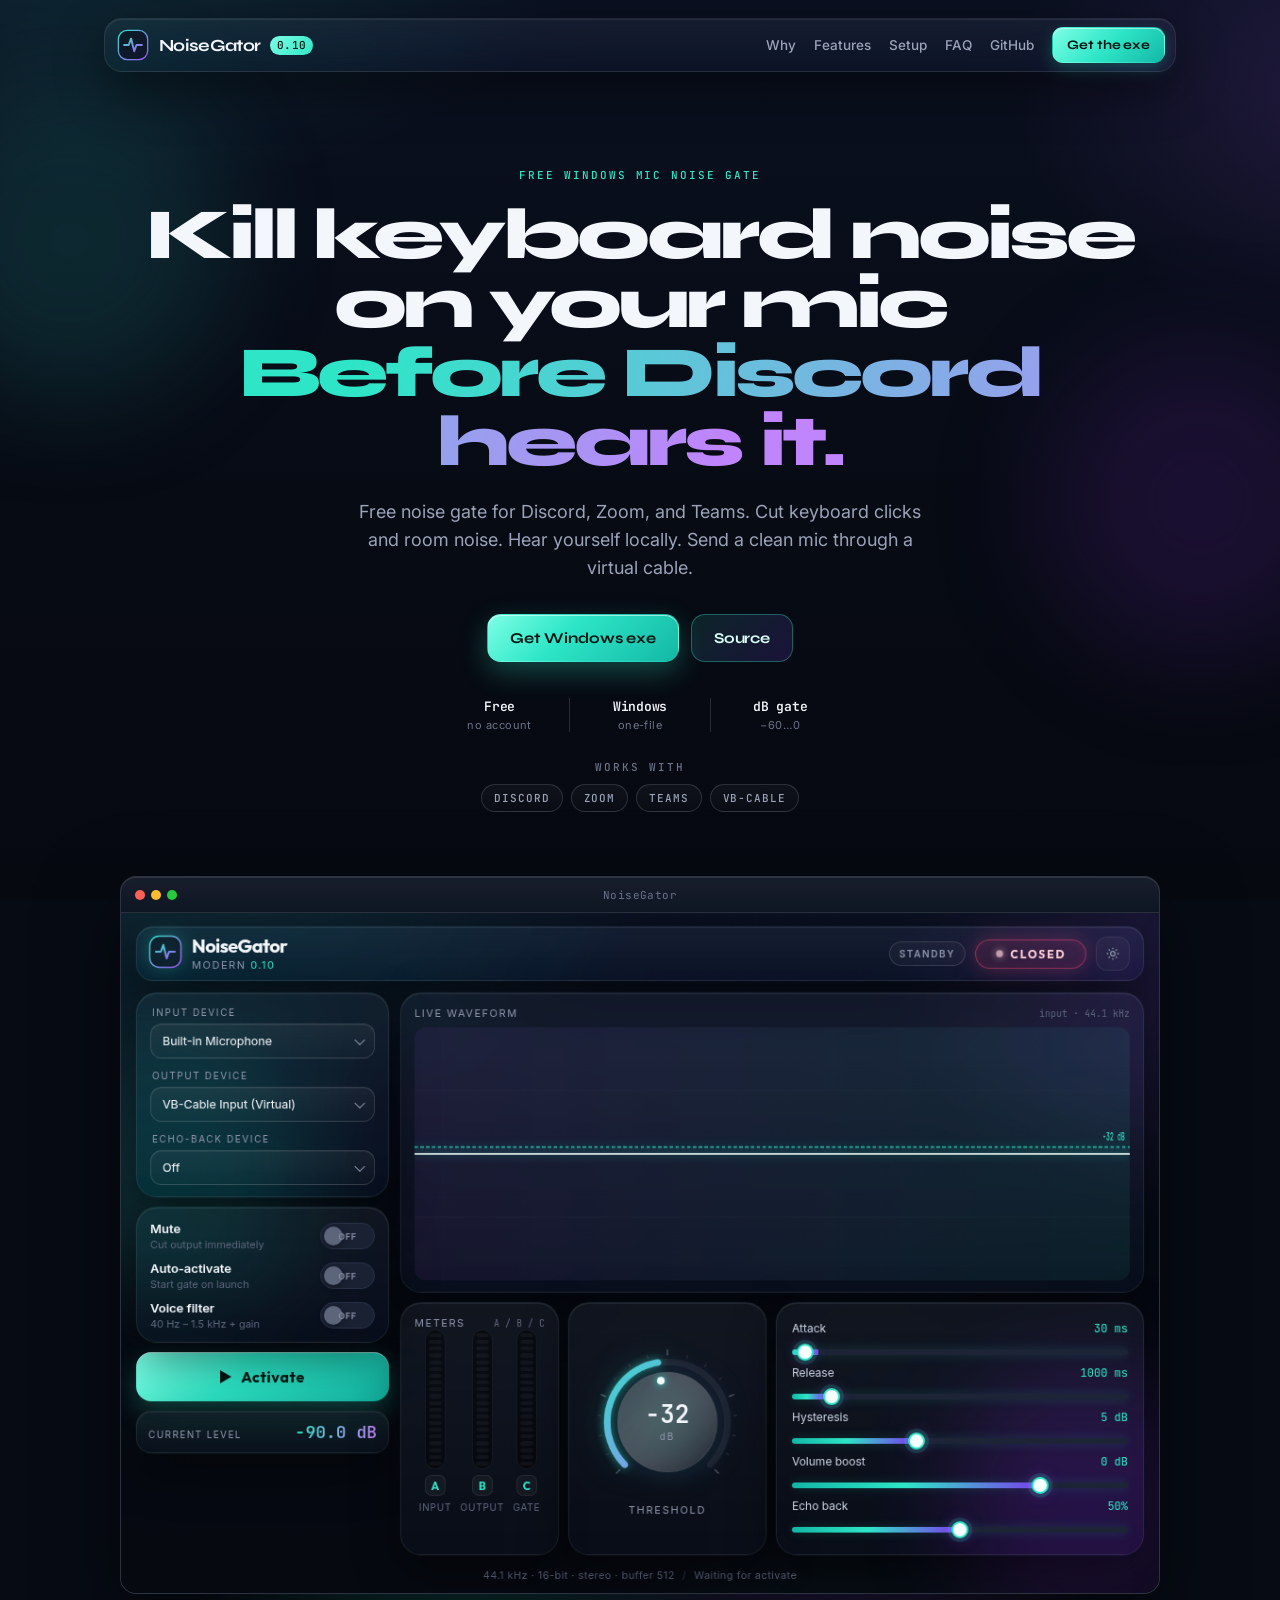
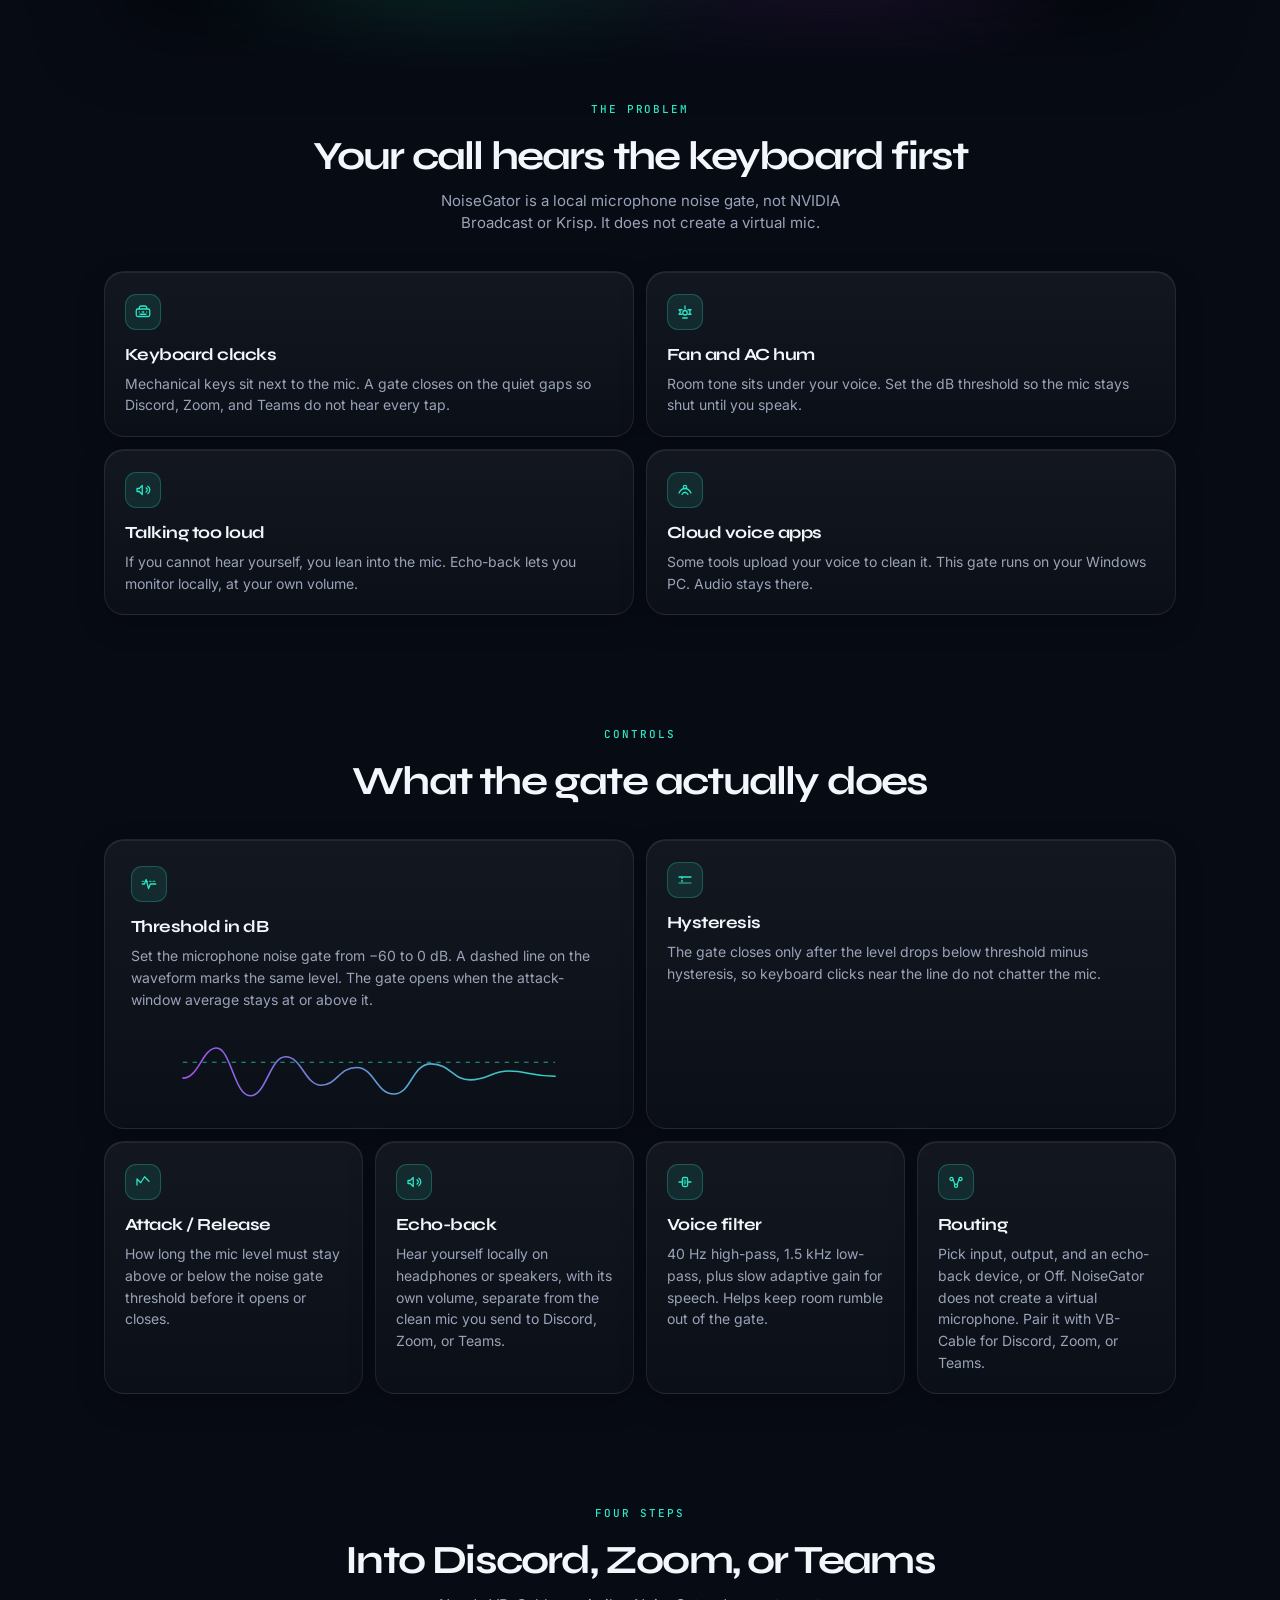
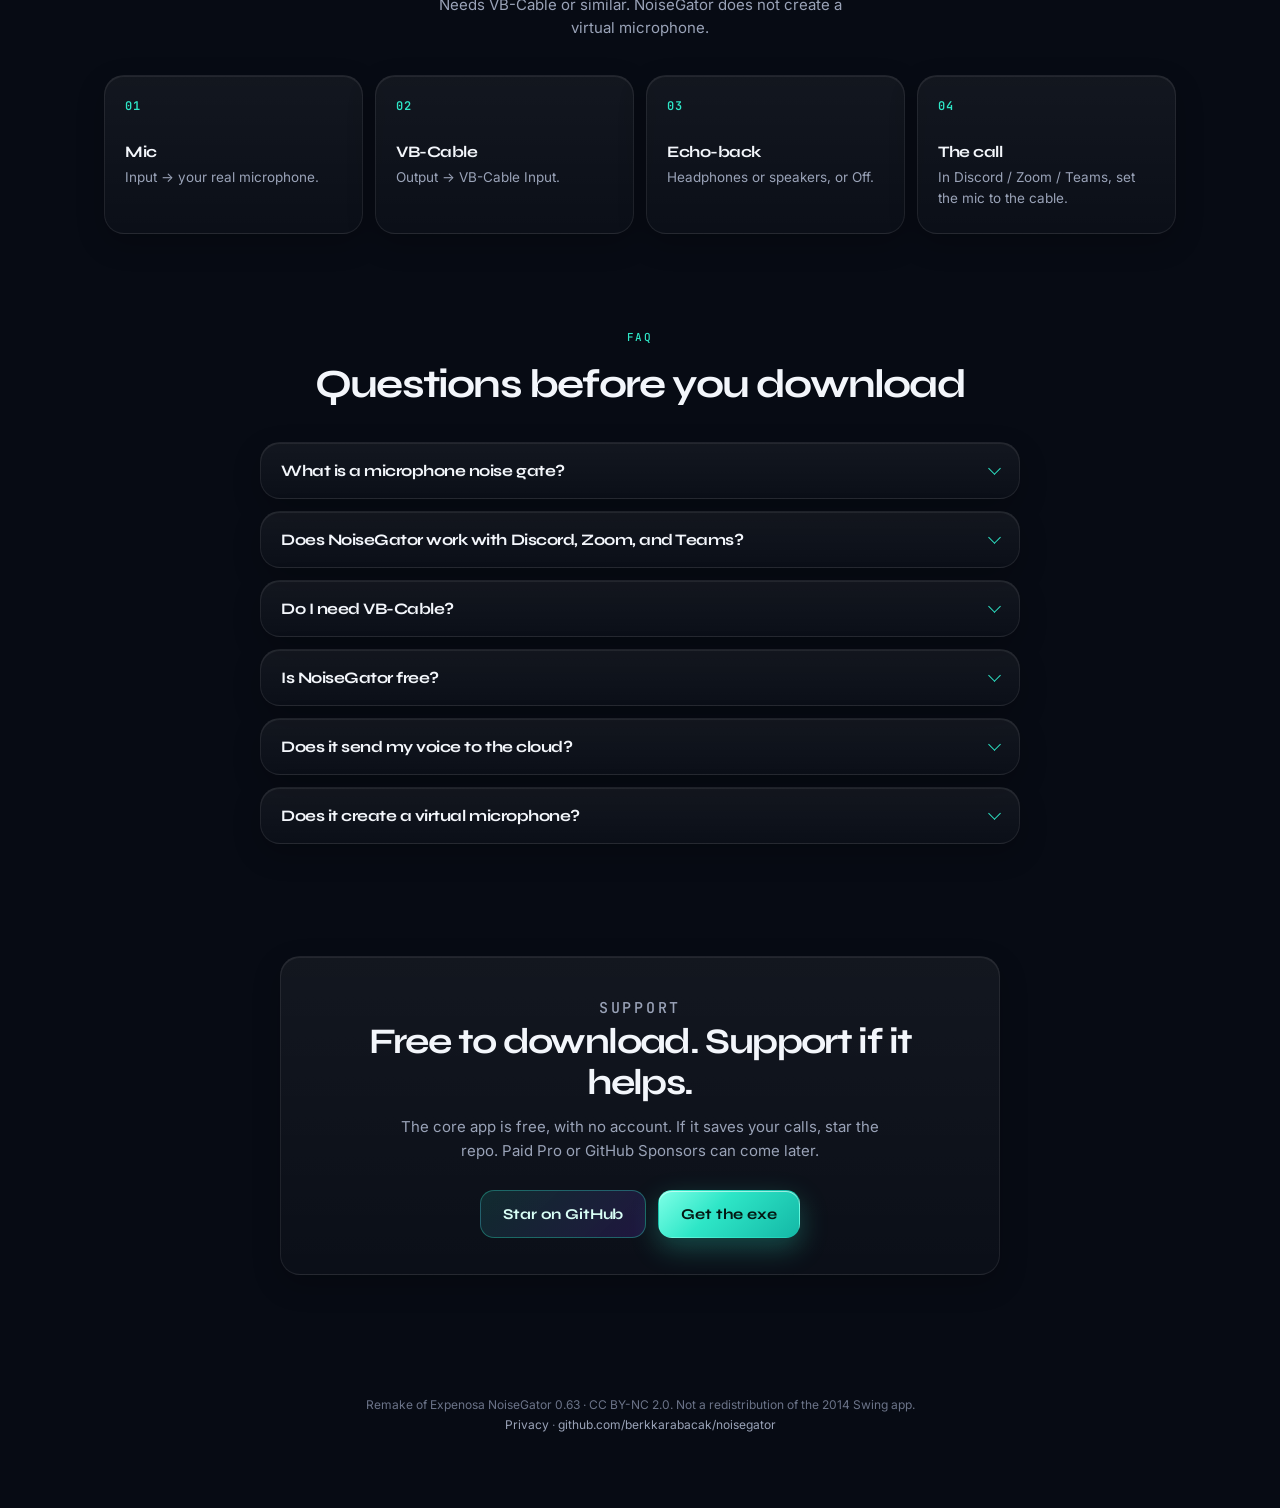
==== commit 9a352231: "Add a WinRAR-style unlimited trial nag that never locks the app Persist first-launch time next to pr" ====
--- a/index.html
+++ b/index.html
@@ -38,7 +38,7 @@
         "url": "https://berkkarabacak.github.io/noisegator/",
         "image": "https://berkkarabacak.github.io/noisegator/preview.png",
         "description": "Free Windows microphone noise gate. Cut keyboard clicks and room noise on Discord, Zoom, and Teams. Hear yourself locally. Send a clean mic. No account.",
-        "downloadUrl": "https://github.com/berkkarabacak/noisegator/actions/workflows/windows-exe.yml",
+        "downloadUrl": "https://github.com/berkkarabacak/noisegator/releases/latest/download/NoiseGator.exe",
         "offers": {
           "@type": "Offer",
           "price": "0",
@@ -77,7 +77,7 @@
             "name": "Is NoiseGator free?",
             "acceptedAnswer": {
               "@type": "Answer",
-              "text": "Yes. The core app is free, with no account. Star the repo if it helps. Paid Pro or GitHub Sponsors may come later."
+              "text": "Yes. The core app is an unlimited trial — it works forever and may nag. No account required."
             }
           },
           {
@@ -137,7 +137,7 @@
           <a href="#faq">FAQ</a>
           <a href="https://github.com/berkkarabacak/noisegator" rel="noopener">GitHub</a>
         </div>
-        <a class="btn btn-nav" href="https://github.com/berkkarabacak/noisegator/actions/workflows/windows-exe.yml" rel="noopener">Get the exe</a>
+        <a class="btn btn-nav" href="https://github.com/berkkarabacak/noisegator/releases/latest/download/NoiseGator.exe" rel="noopener">Get the exe</a>
       </div>
     </nav>
 
@@ -147,7 +147,7 @@
         <h1>Kill keyboard noise on your mic<br /><em>Before Discord hears it.</em></h1>
         <p class="pitch">Free noise gate for Discord, Zoom, and Teams. Cut keyboard clicks and room noise. Hear yourself locally. Send a clean mic through a virtual cable.</p>
         <div class="cta">
-          <a class="btn btn-primary" href="https://github.com/berkkarabacak/noisegator/actions/workflows/windows-exe.yml" rel="noopener">Get Windows exe</a>
+          <a class="btn btn-primary" href="https://github.com/berkkarabacak/noisegator/releases/latest/download/NoiseGator.exe" rel="noopener">Get Windows exe</a>
           <a class="btn btn-ghost" href="https://github.com/berkkarabacak/noisegator/raw/main/downloads/NoiseGator-Modern.zip" rel="noopener">Source</a>
         </div>
         <ul class="stats" aria-label="Product facts">
@@ -371,7 +371,7 @@
           </details>
           <details class="card faq-item">
             <summary>Is NoiseGator free?</summary>
-            <p>Yes. The core app is free, with no account. Star the repo if it helps. Paid Pro or GitHub Sponsors may come later.</p>
+            <p>Yes. The core app is an unlimited trial — it works forever and may nag. No account required.</p>
           </details>
           <details class="card faq-item">
             <summary>Does it send my voice to the cloud?</summary>
@@ -391,7 +391,7 @@
           <p>The core app is free, with no account. If it saves your calls, star the repo. Paid Pro or GitHub Sponsors can come later.</p>
           <div class="cta">
             <a class="btn btn-ghost" href="https://github.com/berkkarabacak/noisegator" rel="noopener">Star on GitHub</a>
-            <a class="btn btn-primary" href="https://github.com/berkkarabacak/noisegator/actions/workflows/windows-exe.yml" rel="noopener">Get the exe</a>
+            <a class="btn btn-primary" href="https://github.com/berkkarabacak/noisegator/releases/latest/download/NoiseGator.exe" rel="noopener">Get the exe</a>
           </div>
         </div>
       </section>
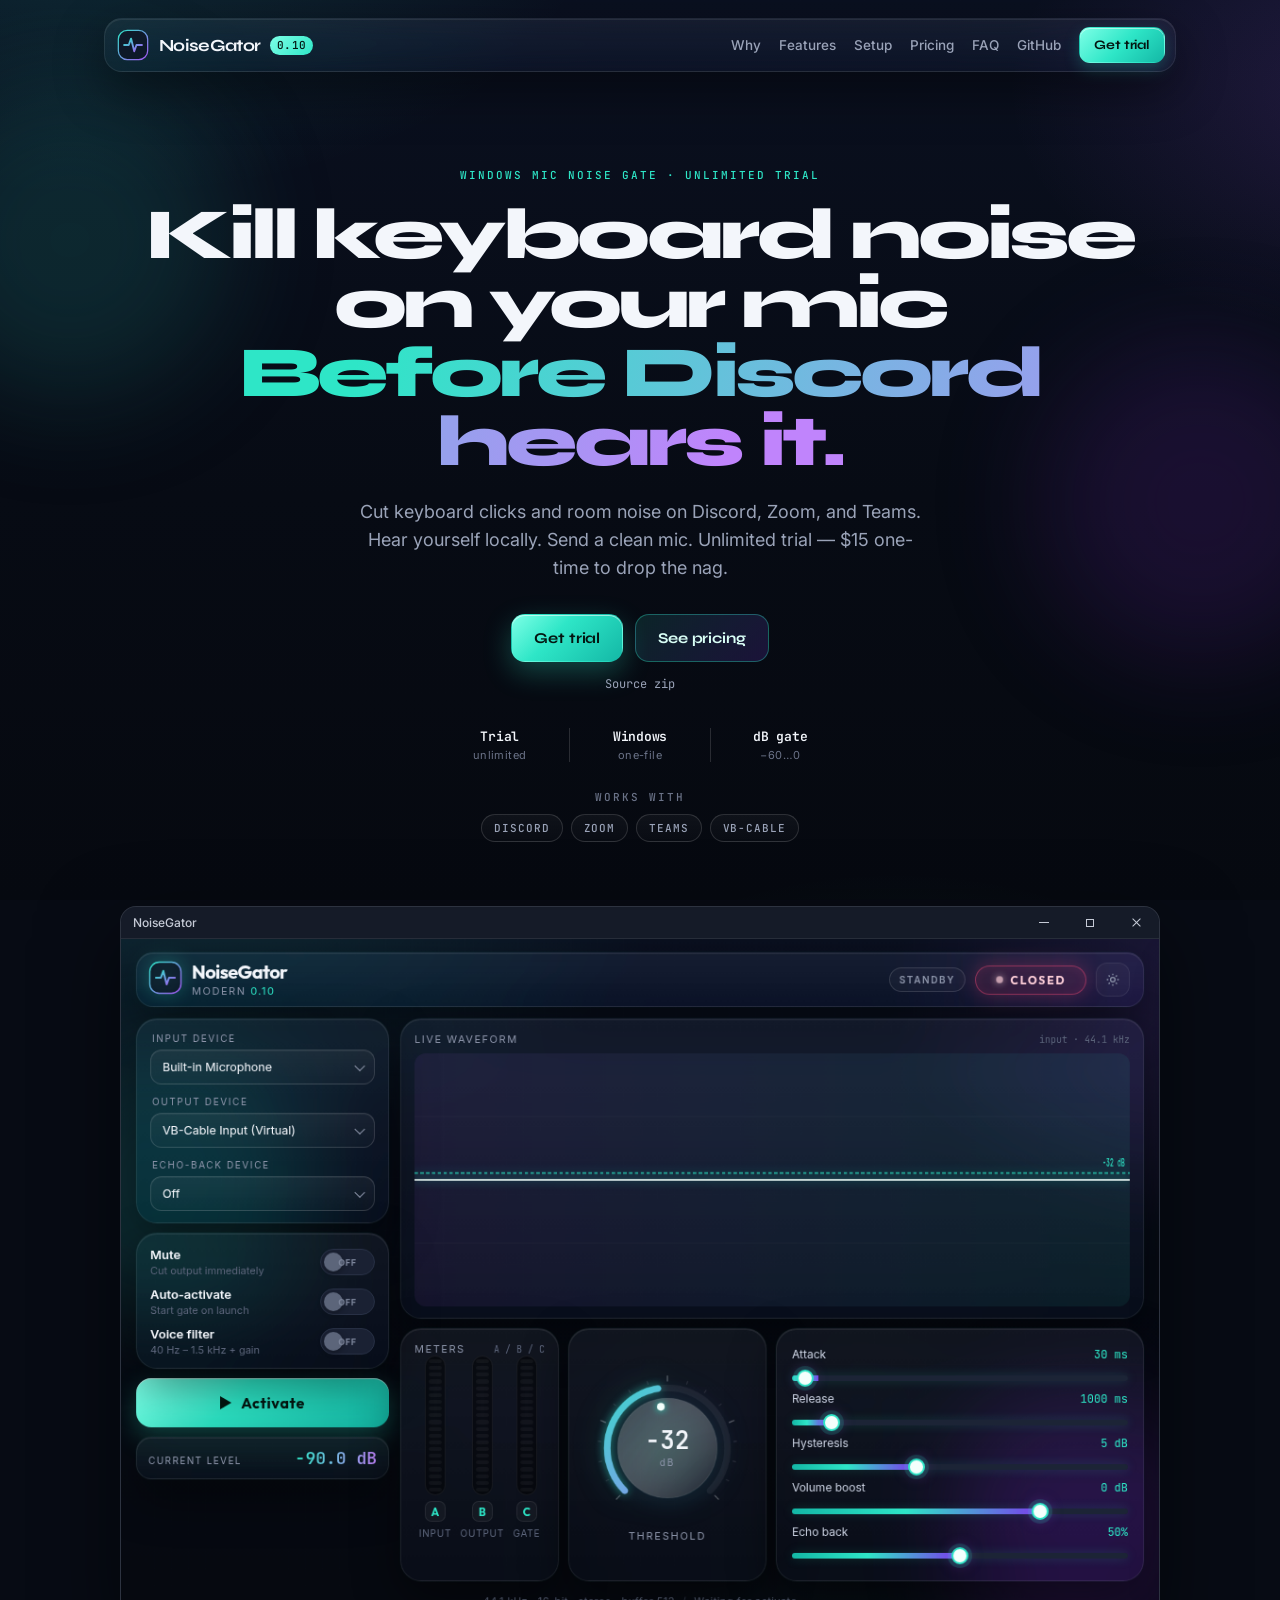
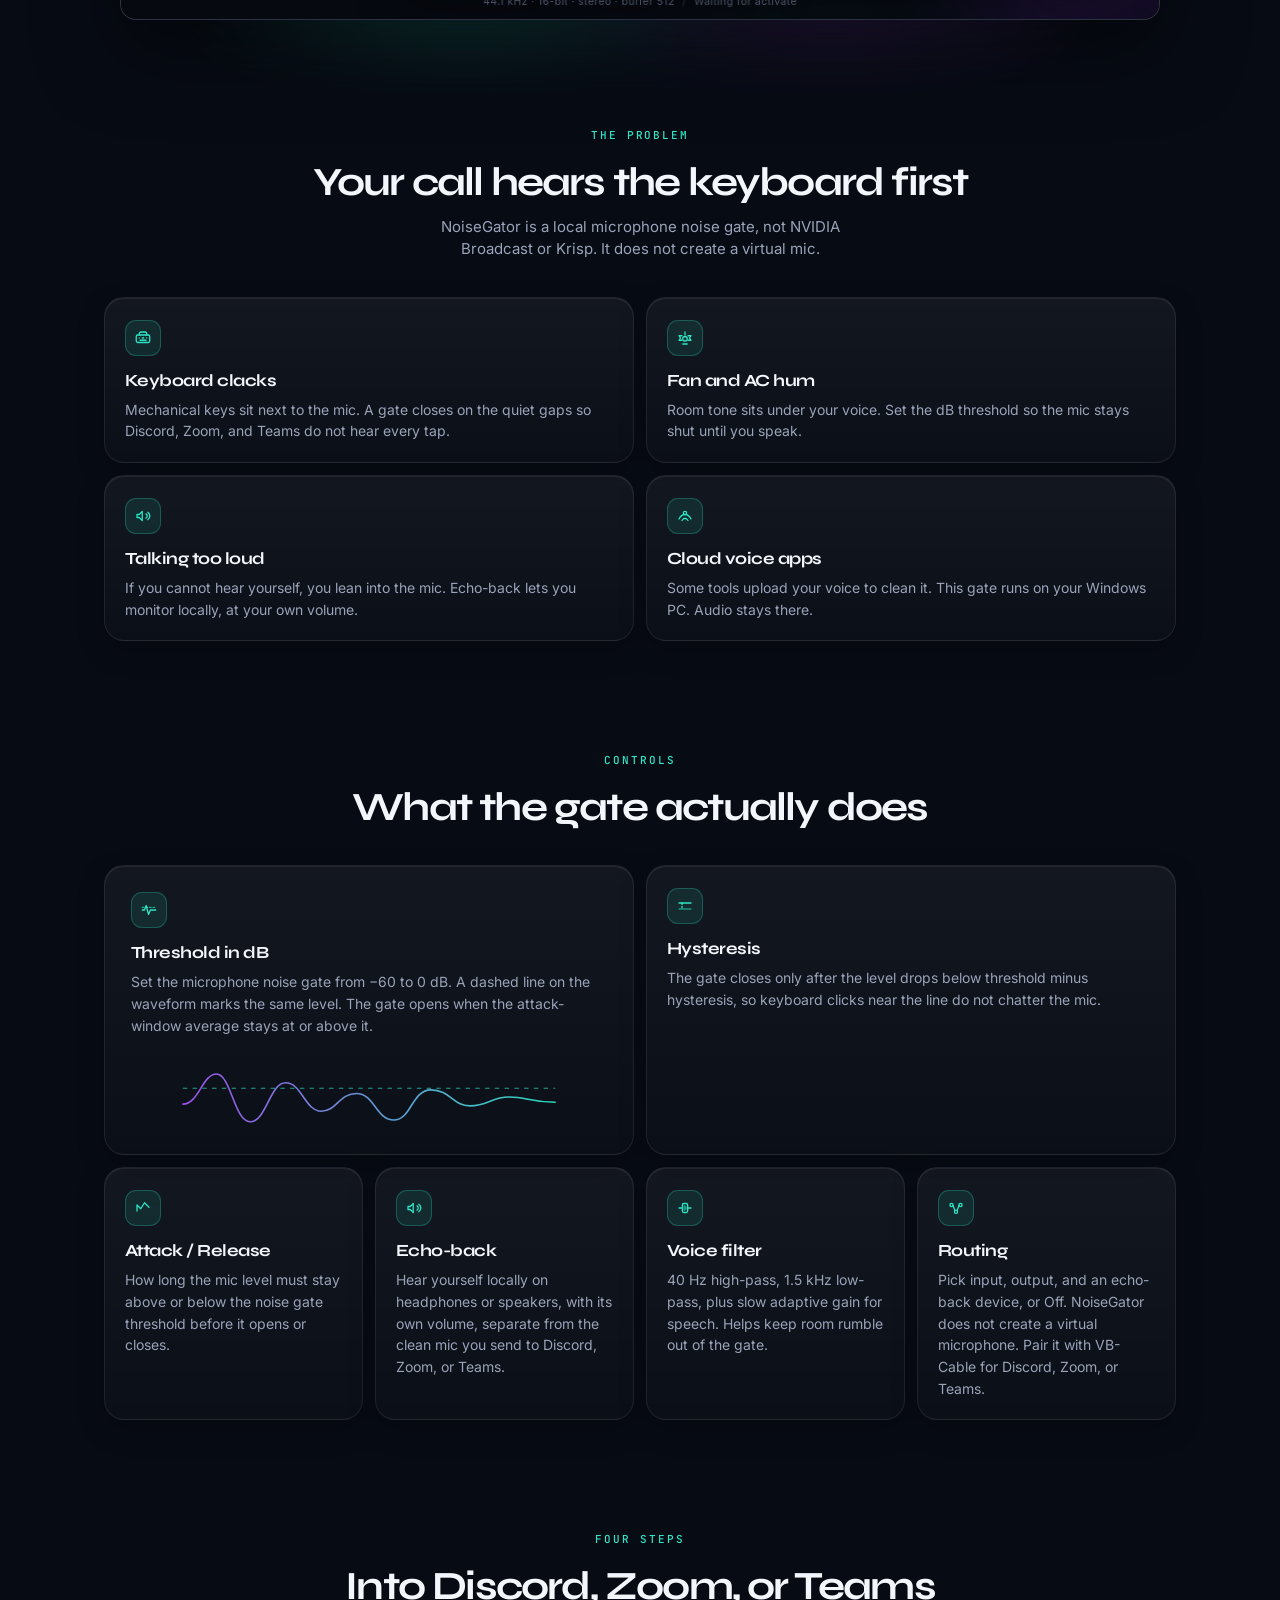
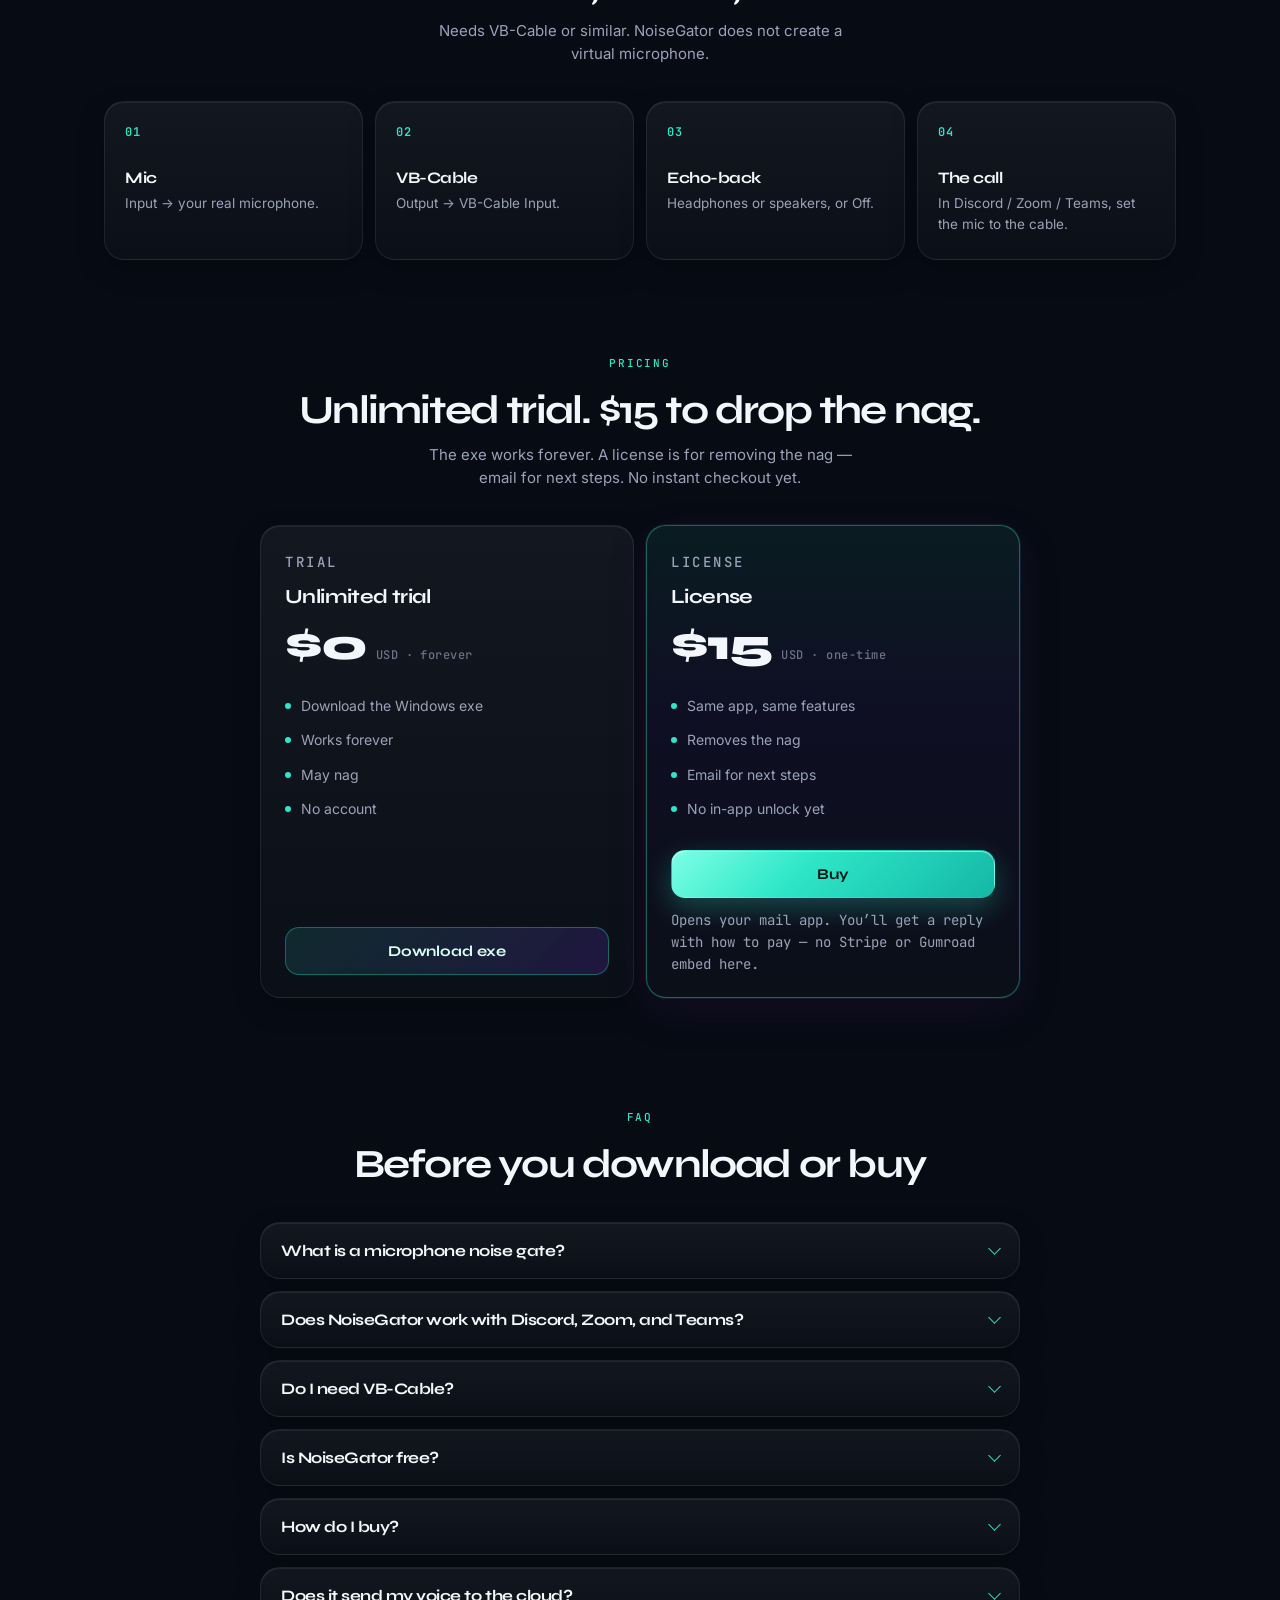
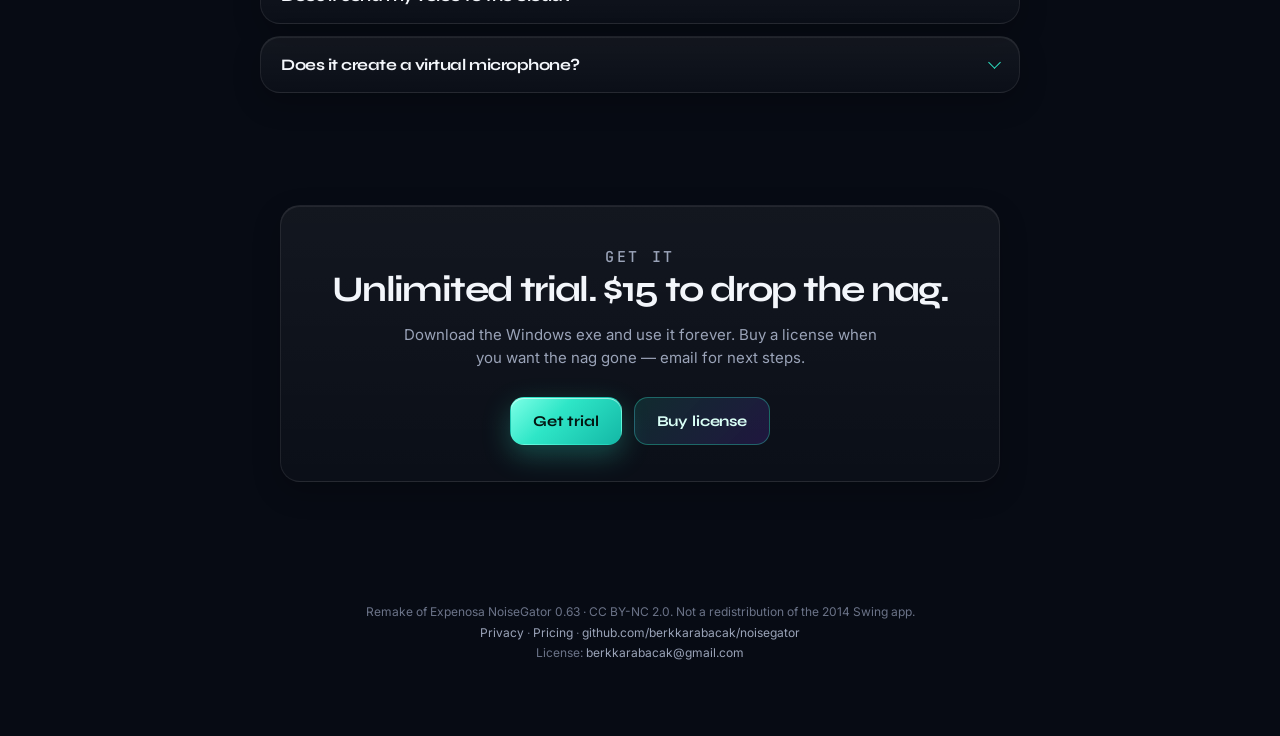
==== commit 8e7cf97d: "Turn the marketing site into a trial-plus-license sales page Position NoiseGator as an unlimited Win" ====
--- a/index.html
+++ b/index.html
@@ -3,22 +3,22 @@
 <head>
   <meta charset="utf-8" />
   <meta name="viewport" content="width=device-width, initial-scale=1" />
-  <title>NoiseGator — Free Mic Noise Gate for Discord, Zoom &amp; Teams</title>
-  <meta name="description" content="Free Windows microphone noise gate. Cut keyboard clicks and room noise on Discord, Zoom, and Teams. Hear yourself locally. Send a clean mic. No account." />
+  <title>NoiseGator — Mic Noise Gate for Discord, Zoom &amp; Teams</title>
+  <meta name="description" content="Windows microphone noise gate. Unlimited trial — works forever, may nag. $15 one-time license to drop the nag. Cut keyboard clicks and room noise on Discord, Zoom, and Teams." />
   <meta name="robots" content="index,follow" />
   <link rel="canonical" href="https://berkkarabacak.github.io/noisegator/" />
   <meta name="theme-color" content="#070b14" />
   <meta property="og:type" content="website" />
-  <meta property="og:title" content="NoiseGator — Free Mic Noise Gate for Discord, Zoom &amp; Teams" />
-  <meta property="og:description" content="Free Windows microphone noise gate. Cut keyboard clicks and room noise on Discord, Zoom, and Teams. Hear yourself locally. Send a clean mic. No account." />
+  <meta property="og:title" content="NoiseGator — Mic Noise Gate for Discord, Zoom &amp; Teams" />
+  <meta property="og:description" content="Windows microphone noise gate. Unlimited trial — works forever, may nag. $15 one-time license to drop the nag. Cut keyboard clicks and room noise on Discord, Zoom, and Teams." />
   <meta property="og:url" content="https://berkkarabacak.github.io/noisegator/" />
   <meta property="og:image" content="https://berkkarabacak.github.io/noisegator/preview.png" />
   <meta property="og:image:alt" content="NoiseGator Windows app with live waveform, dB threshold knob, hysteresis, echo-back, and mic routing" />
   <meta property="og:site_name" content="NoiseGator" />
   <meta property="og:locale" content="en_US" />
   <meta name="twitter:card" content="summary_large_image" />
-  <meta name="twitter:title" content="NoiseGator — Free Mic Noise Gate for Discord, Zoom &amp; Teams" />
-  <meta name="twitter:description" content="Free Windows microphone noise gate. Cut keyboard clicks and room noise on Discord, Zoom, and Teams. Hear yourself locally. Send a clean mic. No account." />
+  <meta name="twitter:title" content="NoiseGator — Mic Noise Gate for Discord, Zoom &amp; Teams" />
+  <meta name="twitter:description" content="Windows microphone noise gate. Unlimited trial — works forever, may nag. $15 one-time license to drop the nag. Cut keyboard clicks and room noise on Discord, Zoom, and Teams." />
   <meta name="twitter:image" content="https://berkkarabacak.github.io/noisegator/preview.png" />
   <meta name="twitter:image:alt" content="NoiseGator Windows app with live waveform, dB threshold knob, hysteresis, echo-back, and mic routing" />
   <link rel="preconnect" href="https://fonts.googleapis.com" />
@@ -37,13 +37,24 @@
         "operatingSystem": "Windows",
         "url": "https://berkkarabacak.github.io/noisegator/",
         "image": "https://berkkarabacak.github.io/noisegator/preview.png",
-        "description": "Free Windows microphone noise gate. Cut keyboard clicks and room noise on Discord, Zoom, and Teams. Hear yourself locally. Send a clean mic. No account.",
+        "description": "Windows microphone noise gate. Unlimited trial — works forever, may nag. $15 one-time license to drop the nag. Cut keyboard clicks and room noise on Discord, Zoom, and Teams.",
         "downloadUrl": "https://github.com/berkkarabacak/noisegator/releases/latest/download/NoiseGator.exe",
-        "offers": {
-          "@type": "Offer",
-          "price": "0",
-          "priceCurrency": "USD"
-        }
+        "offers": [
+          {
+            "@type": "Offer",
+            "name": "Unlimited trial",
+            "price": "0",
+            "priceCurrency": "USD",
+            "description": "Windows exe. Works forever. May nag."
+          },
+          {
+            "@type": "Offer",
+            "name": "License",
+            "price": "15",
+            "priceCurrency": "USD",
+            "description": "One-time license to remove the nag. Order by email."
+          }
+        ]
       },
       {
         "@type": "FAQPage",
@@ -77,7 +88,15 @@
             "name": "Is NoiseGator free?",
             "acceptedAnswer": {
               "@type": "Answer",
-              "text": "Yes. The core app is an unlimited trial — it works forever and may nag. No account required."
+              "text": "The Windows exe is an unlimited trial — it works forever and may nag. A $15 one-time license is for removing the nag. The app does not redeem license keys yet; email to order and you will get next steps."
+            }
+          },
+          {
+            "@type": "Question",
+            "name": "How do I buy?",
+            "acceptedAnswer": {
+              "@type": "Answer",
+              "text": "Email berkkarabacak@gmail.com with the subject NoiseGator license. It is $15 one-time. You will get a reply with next steps — there is no instant checkout yet."
             }
           },
           {
@@ -134,24 +153,26 @@
           <a href="#why">Why</a>
           <a href="#features">Features</a>
           <a href="#setup">Setup</a>
+          <a href="#pricing">Pricing</a>
           <a href="#faq">FAQ</a>
           <a href="https://github.com/berkkarabacak/noisegator" rel="noopener">GitHub</a>
         </div>
-        <a class="btn btn-nav" href="https://github.com/berkkarabacak/noisegator/releases/latest/download/NoiseGator.exe" rel="noopener">Get the exe</a>
+        <a class="btn btn-nav" href="https://github.com/berkkarabacak/noisegator/releases/latest/download/NoiseGator.exe" rel="noopener">Get trial</a>
       </div>
     </nav>
 
     <main id="main">
       <header class="hero" id="top">
-        <p class="kicker">Free Windows mic noise gate</p>
+        <p class="kicker">Windows mic noise gate · unlimited trial</p>
         <h1>Kill keyboard noise on your mic<br /><em>Before Discord hears it.</em></h1>
-        <p class="pitch">Free noise gate for Discord, Zoom, and Teams. Cut keyboard clicks and room noise. Hear yourself locally. Send a clean mic through a virtual cable.</p>
+        <p class="pitch">Cut keyboard clicks and room noise on Discord, Zoom, and Teams. Hear yourself locally. Send a clean mic. Unlimited trial — $15 one-time to drop the nag.</p>
         <div class="cta">
-          <a class="btn btn-primary" href="https://github.com/berkkarabacak/noisegator/releases/latest/download/NoiseGator.exe" rel="noopener">Get Windows exe</a>
-          <a class="btn btn-ghost" href="https://github.com/berkkarabacak/noisegator/raw/main/downloads/NoiseGator-Modern.zip" rel="noopener">Source</a>
-        </div>
+          <a class="btn btn-primary" href="https://github.com/berkkarabacak/noisegator/releases/latest/download/NoiseGator.exe" rel="noopener">Get trial</a>
+          <a class="btn btn-ghost" href="#pricing">See pricing</a>
+        </div>
+        <p class="source-link"><a href="https://github.com/berkkarabacak/noisegator/raw/main/downloads/NoiseGator-Modern.zip" rel="noopener">Source zip</a></p>
         <ul class="stats" aria-label="Product facts">
-          <li><strong>Free</strong><span>no account</span></li>
+          <li><strong>Trial</strong><span>unlimited</span></li>
           <li><strong>Windows</strong><span>one-file</span></li>
           <li><strong>dB gate</strong><span>−60…0</span></li>
         </ul>
@@ -168,10 +189,14 @@
         <div class="shot-glow" aria-hidden="true"></div>
         <div class="window">
           <div class="window-bar">
-            <span class="traffic" aria-hidden="true"><i></i><i></i><i></i></span>
             <span class="window-title">NoiseGator</span>
+            <span class="win-controls" aria-hidden="true">
+              <i class="win-min"></i>
+              <i class="win-max"></i>
+              <i class="win-close"></i>
+            </span>
           </div>
-          <img src="preview.png" width="1100" height="720" alt="NoiseGator free Windows microphone noise gate. Live waveform, dB threshold knob, hysteresis, echo-back, and device routing for Discord, Zoom, and Teams" />
+          <img src="preview.png" width="1100" height="720" alt="NoiseGator Windows microphone noise gate. Live waveform, dB threshold knob, hysteresis, echo-back, and device routing for Discord, Zoom, and Teams" />
         </div>
       </figure>
 
@@ -351,10 +376,45 @@
         </ol>
       </section>
 
+      <section class="pricing" id="pricing" aria-labelledby="pricing-title">
+        <div class="section-head">
+          <p class="kicker">Pricing</p>
+          <h2 id="pricing-title">Unlimited trial. $15 to drop the nag.</h2>
+          <p class="section-sub">The exe works forever. A license is for removing the nag — email for next steps. No instant checkout yet.</p>
+        </div>
+        <div class="pricing-grid">
+          <article class="card pricing-card">
+            <p class="kicker">Trial</p>
+            <h3>Unlimited trial</h3>
+            <p class="price"><strong>$0</strong><span>USD · forever</span></p>
+            <ul class="pricing-list">
+              <li>Download the Windows exe</li>
+              <li>Works forever</li>
+              <li>May nag</li>
+              <li>No account</li>
+            </ul>
+            <a class="btn btn-ghost" href="https://github.com/berkkarabacak/noisegator/releases/latest/download/NoiseGator.exe" rel="noopener">Download exe</a>
+          </article>
+          <article class="card pricing-card pricing-card-featured">
+            <p class="kicker">License</p>
+            <h3>License</h3>
+            <p class="price"><strong>$15</strong><span>USD · one-time</span></p>
+            <ul class="pricing-list">
+              <li>Same app, same features</li>
+              <li>Removes the nag</li>
+              <li>Email for next steps</li>
+              <li>No in-app unlock yet</li>
+            </ul>
+            <a class="btn btn-primary" href="mailto:berkkarabacak@gmail.com?subject=NoiseGator%20license&amp;body=I%20want%20a%20NoiseGator%20license%20($15%20one-time).">Buy</a>
+            <p class="pricing-note">Opens your mail app. You’ll get a reply with how to pay — no Stripe or Gumroad embed here.</p>
+          </article>
+        </div>
+      </section>
+
       <section class="faq" id="faq" aria-labelledby="faq-title">
         <div class="section-head">
           <p class="kicker">FAQ</p>
-          <h2 id="faq-title">Questions before you download</h2>
+          <h2 id="faq-title">Before you download or buy</h2>
         </div>
         <div class="faq-list">
           <details class="card faq-item">
@@ -371,7 +431,11 @@
           </details>
           <details class="card faq-item">
             <summary>Is NoiseGator free?</summary>
-            <p>Yes. The core app is an unlimited trial — it works forever and may nag. No account required.</p>
+            <p>The Windows exe is an unlimited trial — it works forever and may nag. A $15 one-time license is for removing the nag. The app does not redeem license keys yet; email to order and you’ll get next steps.</p>
+          </details>
+          <details class="card faq-item">
+            <summary>How do I buy?</summary>
+            <p>Email <a href="mailto:berkkarabacak@gmail.com?subject=NoiseGator%20license&amp;body=I%20want%20a%20NoiseGator%20license%20($15%20one-time).">berkkarabacak@gmail.com</a> with the subject NoiseGator license. It’s $15 one-time. You’ll get a reply with next steps — there is no instant checkout yet.</p>
           </details>
           <details class="card faq-item">
             <summary>Does it send my voice to the cloud?</summary>
@@ -384,14 +448,14 @@
         </div>
       </section>
 
-      <section class="support" id="support" aria-labelledby="support-title">
+      <section class="support" id="get" aria-labelledby="get-title">
         <div class="card support-card">
-          <p class="kicker">Support</p>
-          <h2 id="support-title">Free to download. Support if it helps.</h2>
-          <p>The core app is free, with no account. If it saves your calls, star the repo. Paid Pro or GitHub Sponsors can come later.</p>
+          <p class="kicker">Get it</p>
+          <h2 id="get-title">Unlimited trial. $15 to drop the nag.</h2>
+          <p>Download the Windows exe and use it forever. Buy a license when you want the nag gone — email for next steps.</p>
           <div class="cta">
-            <a class="btn btn-ghost" href="https://github.com/berkkarabacak/noisegator" rel="noopener">Star on GitHub</a>
-            <a class="btn btn-primary" href="https://github.com/berkkarabacak/noisegator/releases/latest/download/NoiseGator.exe" rel="noopener">Get the exe</a>
+            <a class="btn btn-primary" href="https://github.com/berkkarabacak/noisegator/releases/latest/download/NoiseGator.exe" rel="noopener">Get trial</a>
+            <a class="btn btn-ghost" href="mailto:berkkarabacak@gmail.com?subject=NoiseGator%20license&amp;body=I%20want%20a%20NoiseGator%20license%20($15%20one-time).">Buy license</a>
           </div>
         </div>
       </section>
@@ -399,7 +463,8 @@
 
     <footer class="site-foot">
       <p>Remake of Expenosa NoiseGator 0.63 · CC BY-NC 2.0. Not a redistribution of the 2014 Swing app.</p>
-      <p><a href="privacy.html">Privacy</a> · <a href="https://github.com/berkkarabacak/noisegator" rel="noopener">github.com/berkkarabacak/noisegator</a></p>
+      <p><a href="privacy.html">Privacy</a> · <a href="#pricing">Pricing</a> · <a href="https://github.com/berkkarabacak/noisegator" rel="noopener">github.com/berkkarabacak/noisegator</a></p>
+      <p>License: <a href="mailto:berkkarabacak@gmail.com?subject=NoiseGator%20license&amp;body=I%20want%20a%20NoiseGator%20license%20($15%20one-time).">berkkarabacak@gmail.com</a></p>
     </footer>
   </div>
 
--- a/styles.css
+++ b/styles.css
@@ -270,6 +270,20 @@
   margin-top: 32px;
 }
 
+.source-link {
+  margin-top: 14px;
+  font-family: var(--mono);
+  font-size: 12px;
+  color: var(--dim);
+}
+
+.source-link a {
+  color: var(--muted);
+  border-bottom: 1px solid transparent;
+}
+
+.source-link a:hover { color: var(--teal); }
+
 .stats {
   display: flex;
   justify-content: center;
@@ -339,37 +353,61 @@
 .window-bar {
   display: flex;
   align-items: center;
-  justify-content: center;
+  justify-content: space-between;
+  height: 32px;
+  padding: 0 0 0 12px;
+  background: #151b28;
+  border-bottom: 1px solid var(--line);
+}
+
+.window-title {
+  font-family: var(--font);
+  font-size: 12px;
+  font-weight: 500;
+  color: #c5cad6;
+  letter-spacing: 0;
+}
+
+.win-controls {
+  display: flex;
+  align-self: stretch;
+  height: 100%;
+}
+
+.win-controls i {
+  width: 46px;
+  height: 100%;
+  display: grid;
+  place-items: center;
   position: relative;
-  height: 36px;
-  background: linear-gradient(180deg, rgba(255,255,255,0.05), rgba(255,255,255,0.015));
-  border-bottom: 1px solid var(--line);
-}
-
-.traffic {
+}
+
+.win-min::before {
+  content: "";
+  width: 10px;
+  height: 1px;
+  background: #c5cad6;
+}
+
+.win-max::before {
+  content: "";
+  width: 8px;
+  height: 8px;
+  border: 1px solid #c5cad6;
+  box-sizing: border-box;
+}
+
+.win-close::before,
+.win-close::after {
+  content: "";
   position: absolute;
-  left: 14px;
-  display: flex;
-  gap: 6px;
-}
-
-.traffic i {
-  width: 10px;
-  height: 10px;
-  border-radius: 50%;
-  display: block;
-}
-
-.traffic i:nth-child(1) { background: #ff5f57; }
-.traffic i:nth-child(2) { background: #febc2e; }
-.traffic i:nth-child(3) { background: #28c840; }
-
-.window-title {
-  font-family: var(--mono);
-  font-size: 11px;
-  color: var(--dim);
-  letter-spacing: 0.04em;
-}
+  width: 11px;
+  height: 1px;
+  background: #c5cad6;
+}
+
+.win-close::before { transform: rotate(45deg); }
+.win-close::after { transform: rotate(-45deg); }
 
 .window img { width: 100%; }
 
@@ -632,20 +670,111 @@
 
 .why,
 .faq,
-.support {
+.support,
+.pricing {
   margin-bottom: 112px;
 }
 
 .why,
 .faq,
 .support,
+.pricing,
 .privacy {
   animation: rise 0.7s var(--ease) both;
 }
 
 .why { animation-delay: 0.12s; }
+.pricing { animation-delay: 0.18s; }
 .faq { animation-delay: 0.22s; }
 .support { animation-delay: 0.26s; }
+
+.pricing-grid {
+  display: grid;
+  grid-template-columns: repeat(2, 1fr);
+  gap: 12px;
+  max-width: 760px;
+  margin: 0 auto;
+}
+
+.pricing-card {
+  display: flex;
+  flex-direction: column;
+  padding: 26px 24px 22px;
+}
+
+.pricing-card .kicker { margin-bottom: 10px; }
+
+.pricing-card h3 {
+  font-size: 20px;
+  margin-bottom: 14px;
+}
+
+.price {
+  display: flex;
+  align-items: baseline;
+  gap: 10px;
+  margin-bottom: 6px;
+}
+
+.price strong {
+  font-family: var(--display);
+  font-size: 44px;
+  font-weight: 800;
+  letter-spacing: -0.05em;
+  line-height: 1;
+  color: var(--text);
+}
+
+.price span {
+  font-family: var(--mono);
+  font-size: 12px;
+  font-weight: 500;
+  color: var(--dim);
+  letter-spacing: 0.04em;
+}
+
+.pricing-list {
+  margin: 16px 0 24px;
+  flex: 1;
+}
+
+.pricing-list li {
+  position: relative;
+  padding: 7px 0 7px 16px;
+  font-size: 14px;
+  color: var(--muted);
+  line-height: 1.45;
+}
+
+.pricing-list li::before {
+  content: "";
+  position: absolute;
+  left: 0;
+  top: 14px;
+  width: 6px;
+  height: 6px;
+  border-radius: 50%;
+  background: var(--teal);
+}
+
+.pricing-card .btn { width: 100%; }
+
+.pricing-card-featured {
+  border-color: rgba(46, 230, 199, 0.38);
+  background: linear-gradient(180deg, rgba(46,230,199,0.08), rgba(124,58,237,0.07) 42%, rgba(255,255,255,0.018));
+  box-shadow:
+    0 16px 36px rgba(0, 0, 0, 0.3),
+    0 0 0 1px rgba(46, 230, 199, 0.1),
+    0 12px 40px rgba(168, 85, 247, 0.12);
+}
+
+.pricing-note {
+  margin-top: 12px;
+  font-family: var(--mono);
+  font-size: 11px;
+  line-height: 1.5;
+  color: var(--dim);
+}
 
 .why-grid {
   display: grid;
@@ -708,6 +837,13 @@
   line-height: 1.6;
 }
 
+.faq-item a {
+  color: var(--teal);
+  border-bottom: 1px solid rgba(46, 230, 199, 0.35);
+}
+
+.faq-item a:hover { color: #fff; }
+
 .support-card {
   text-align: center;
   padding: 40px 32px 36px;
@@ -784,7 +920,7 @@
 .privacy-card a:hover { color: #fff; }
 
 @media (prefers-reduced-motion: reduce) {
-  .why, .faq, .support, .privacy { animation: none; }
+  .why, .faq, .support, .pricing, .privacy { animation: none; }
 }
 
 @media (max-width: 900px) {
@@ -816,11 +952,13 @@
 
 @media (max-width: 880px) {
   .why-grid { grid-template-columns: 1fr 1fr; }
+  .pricing-grid { grid-template-columns: 1fr; }
 }
 
 @media (max-width: 640px) {
   .why-grid { grid-template-columns: 1fr; }
-  .why, .faq, .support { margin-bottom: 72px; }
+  .why, .faq, .support, .pricing { margin-bottom: 72px; }
+  .price strong { font-size: 38px; }
   .privacy { padding-top: 48px; }
   .privacy-card { padding: 22px 18px 16px; }
   .support-card { padding: 28px 18px 24px; }
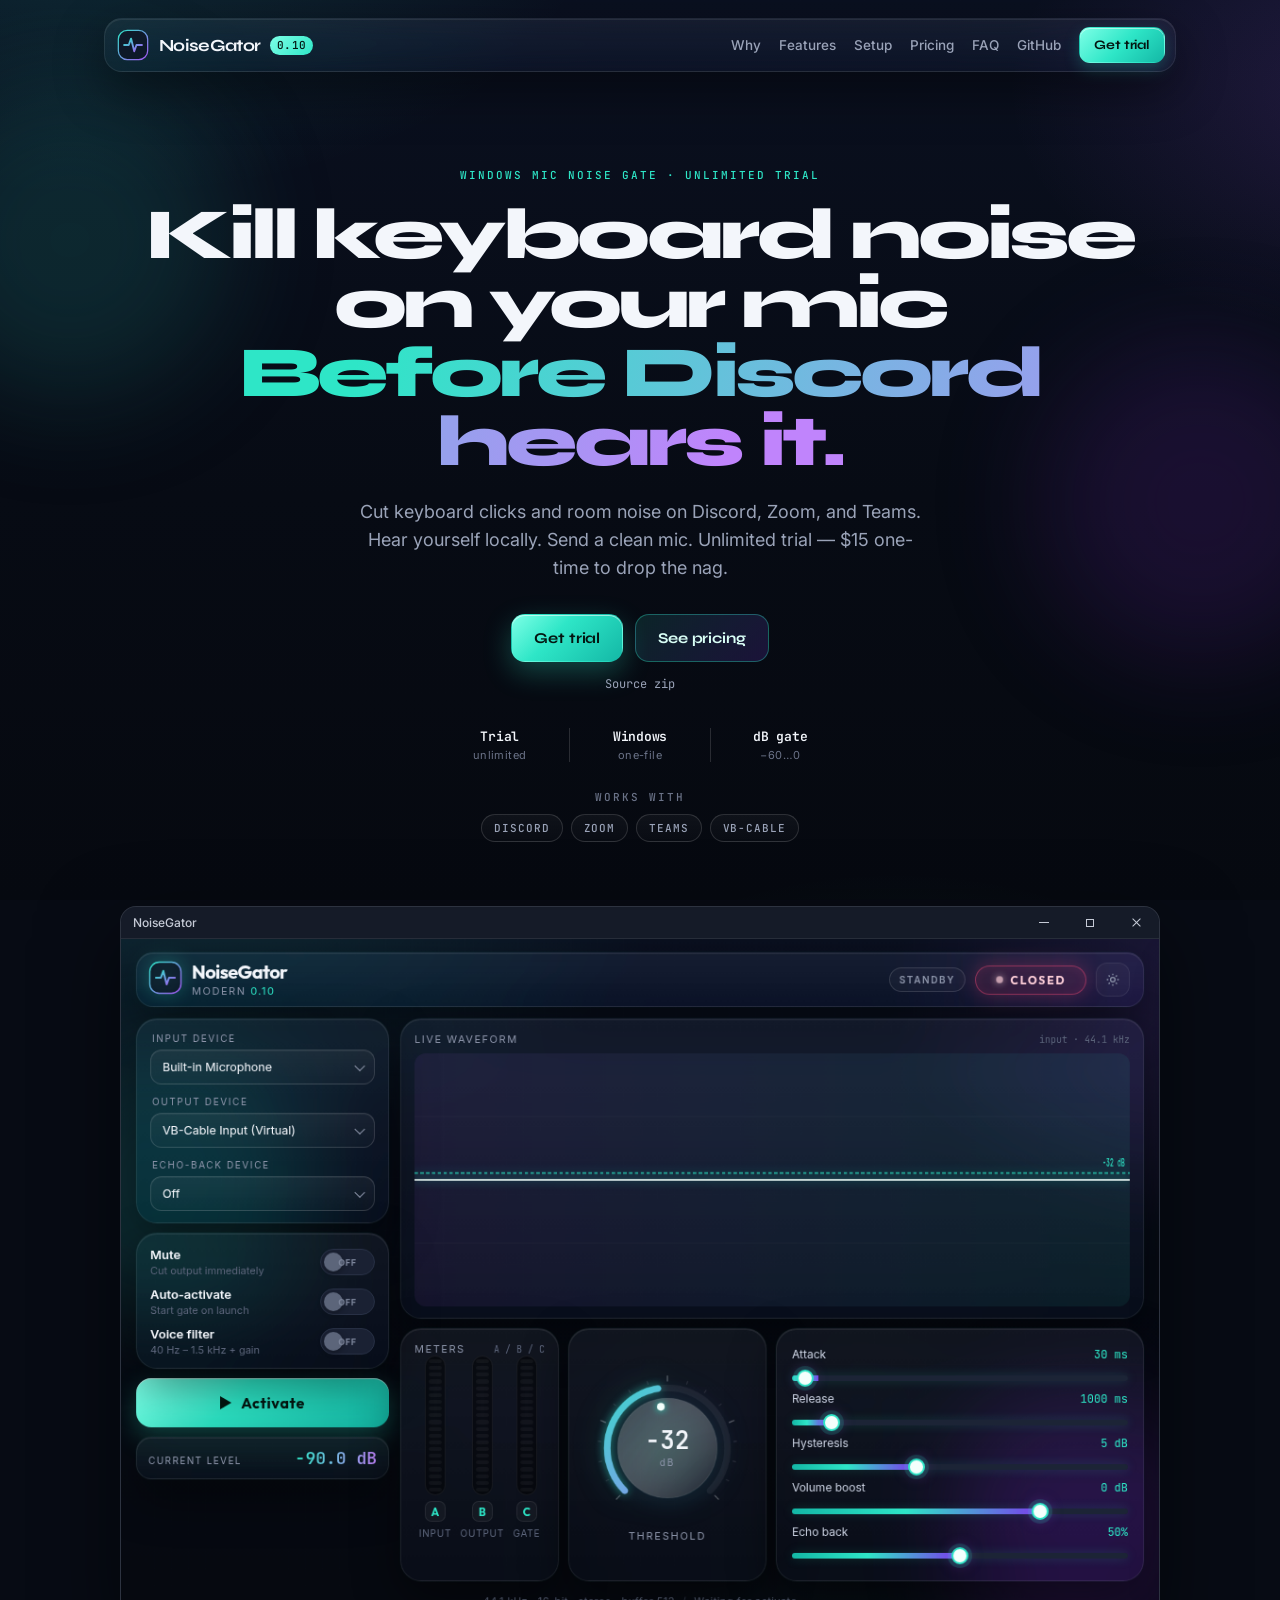
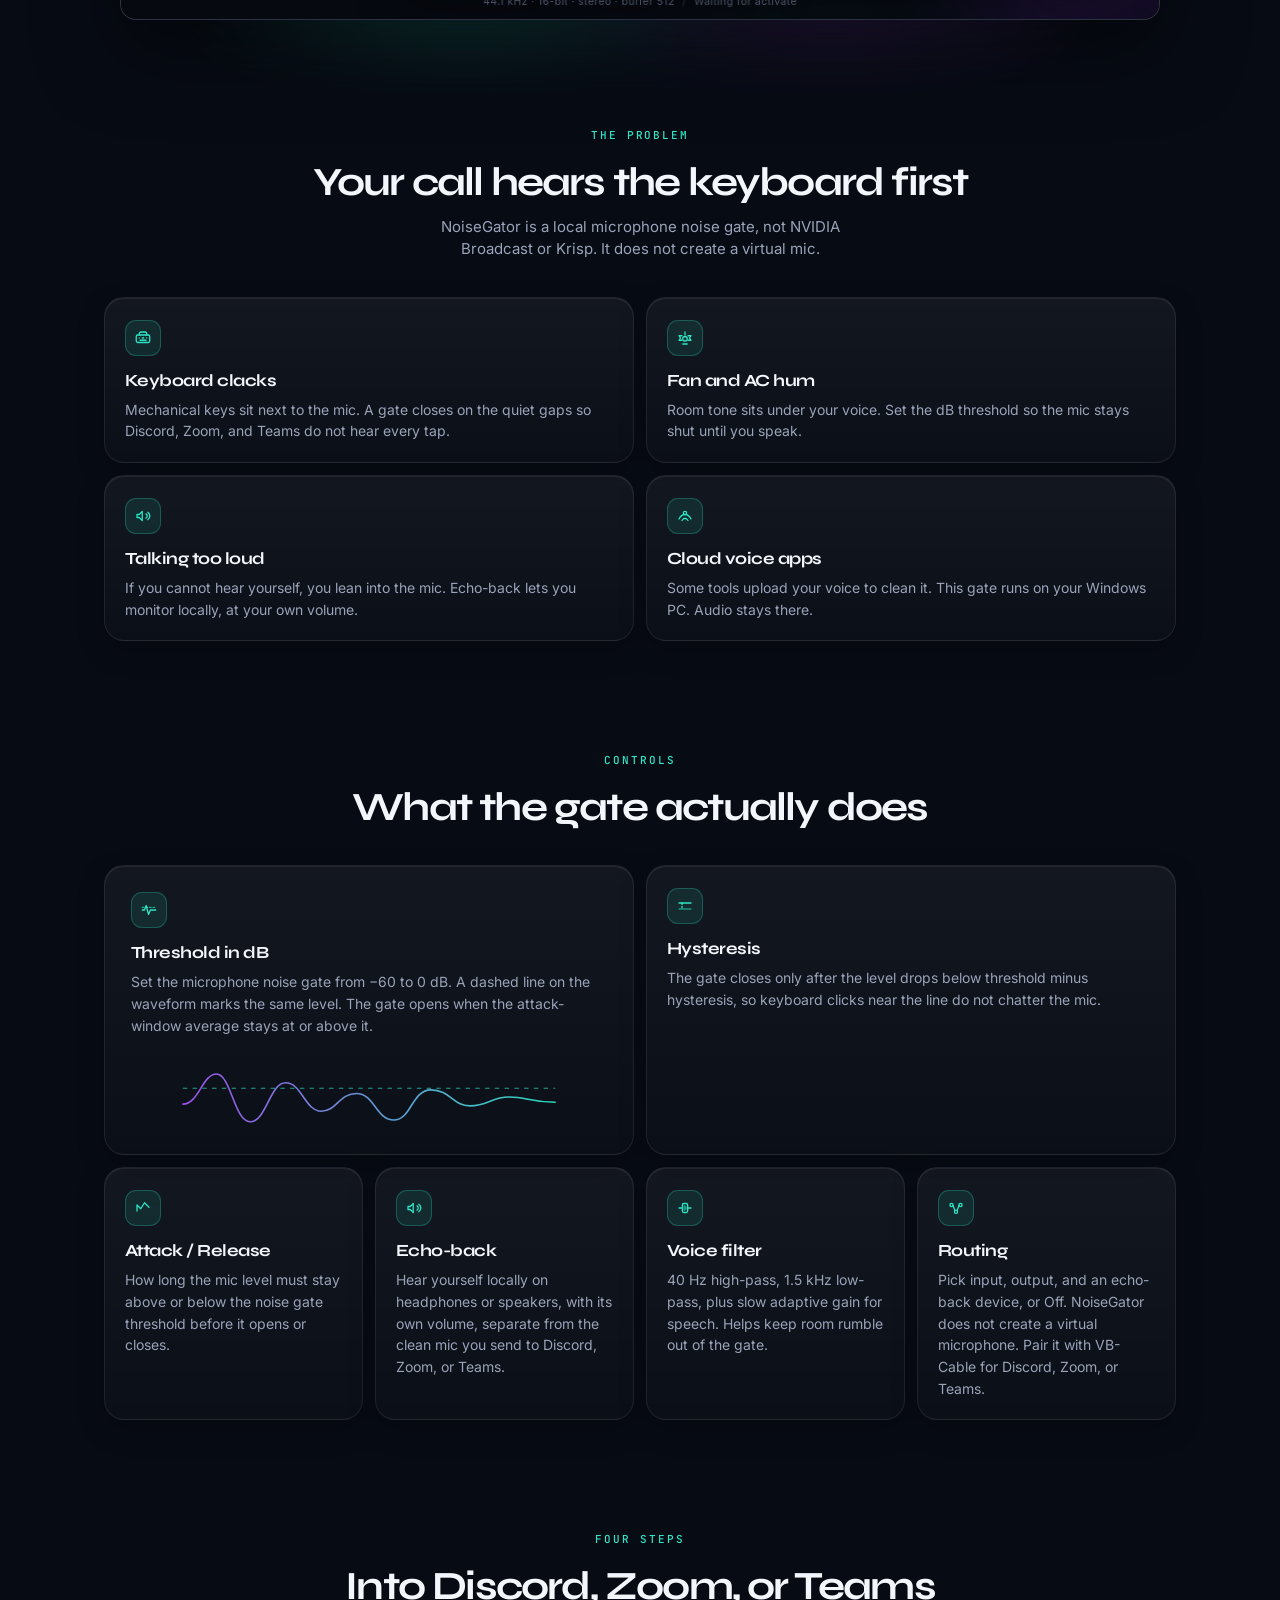
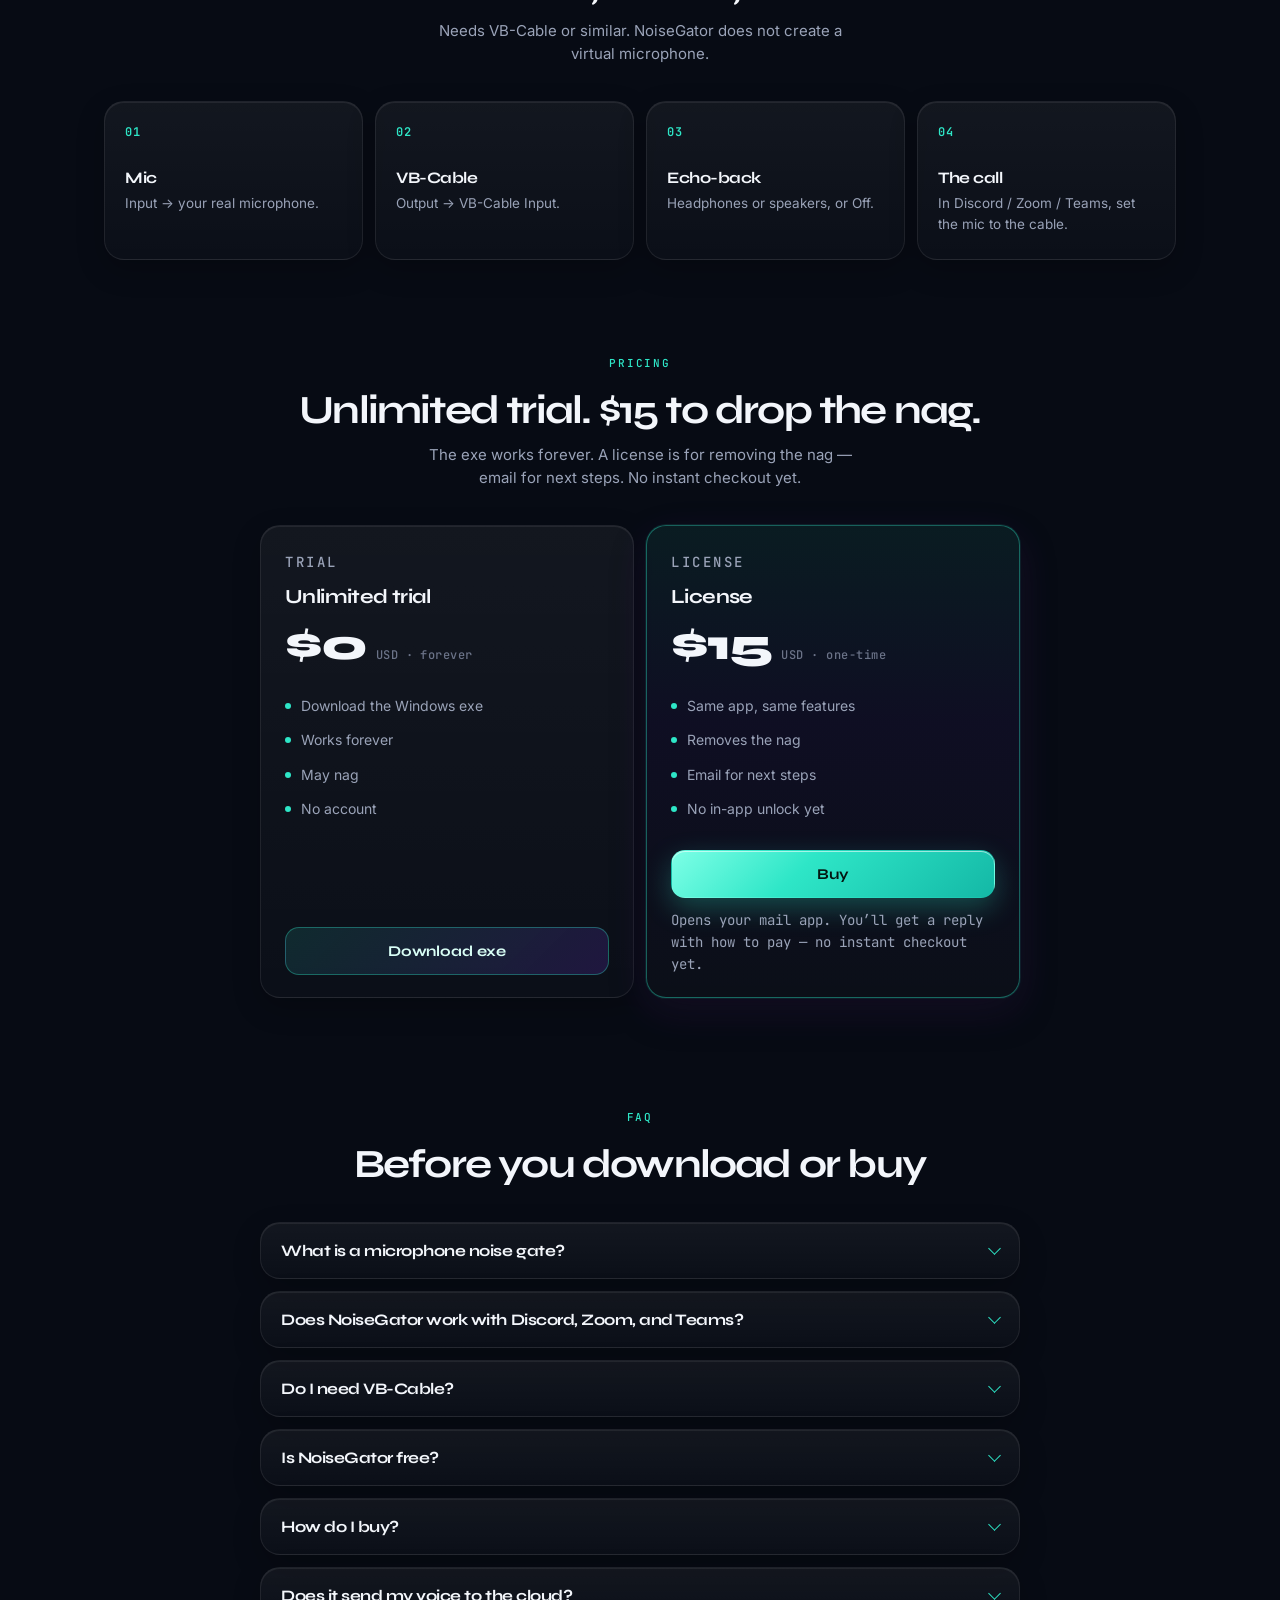
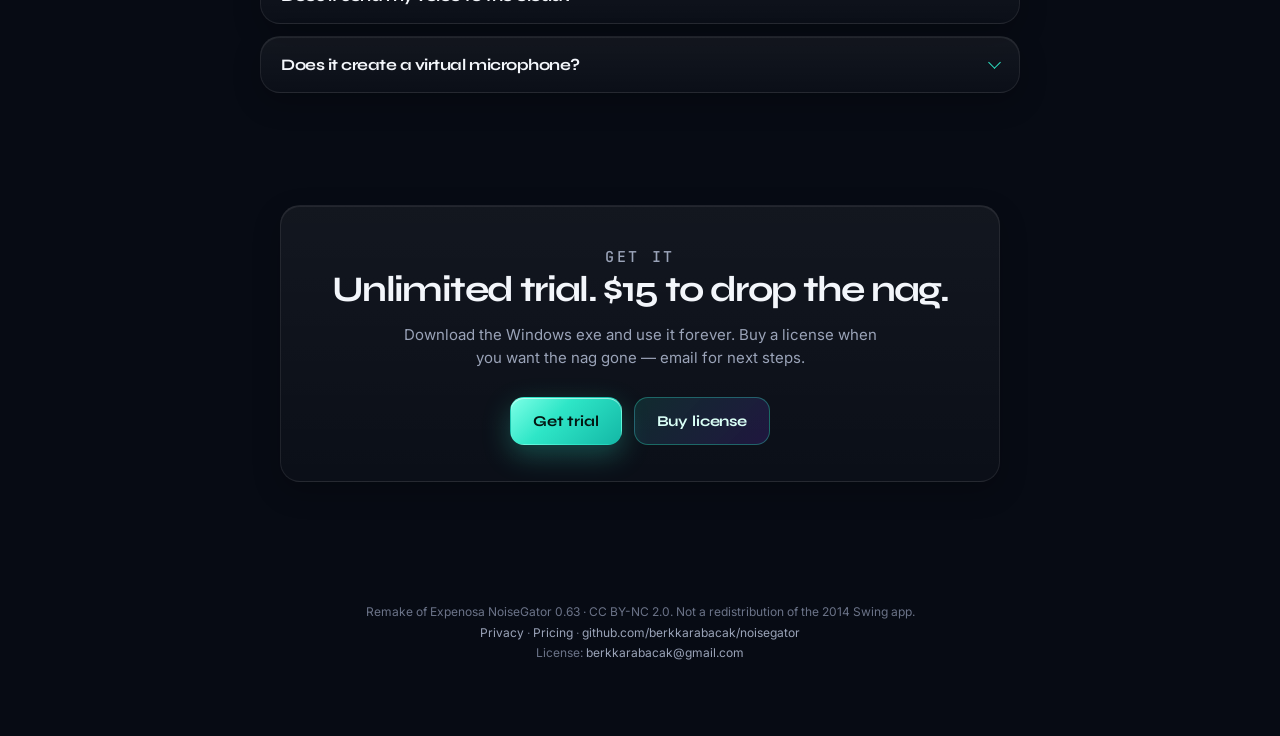
==== commit d8627005: "Align pricing card CTAs and clarify the email buy path Keep Download exe and Buy on the same baselin" ====
--- a/index.html
+++ b/index.html
@@ -393,7 +393,9 @@
               <li>May nag</li>
               <li>No account</li>
             </ul>
-            <a class="btn btn-ghost" href="https://github.com/berkkarabacak/noisegator/releases/latest/download/NoiseGator.exe" rel="noopener">Download exe</a>
+            <div class="pricing-cta">
+              <a class="btn btn-ghost" href="https://github.com/berkkarabacak/noisegator/releases/latest/download/NoiseGator.exe" rel="noopener">Download exe</a>
+            </div>
           </article>
           <article class="card pricing-card pricing-card-featured">
             <p class="kicker">License</p>
@@ -405,8 +407,10 @@
               <li>Email for next steps</li>
               <li>No in-app unlock yet</li>
             </ul>
-            <a class="btn btn-primary" href="mailto:berkkarabacak@gmail.com?subject=NoiseGator%20license&amp;body=I%20want%20a%20NoiseGator%20license%20($15%20one-time).">Buy</a>
-            <p class="pricing-note">Opens your mail app. You’ll get a reply with how to pay — no Stripe or Gumroad embed here.</p>
+            <div class="pricing-cta">
+              <a class="btn btn-primary" href="mailto:berkkarabacak@gmail.com?subject=NoiseGator%20license&amp;body=I%20want%20a%20NoiseGator%20license%20($15%20one-time).">Buy</a>
+              <p class="pricing-note">Opens your mail app. You’ll get a reply with how to pay — no instant checkout yet.</p>
+            </div>
           </article>
         </div>
       </section>
--- a/styles.css
+++ b/styles.css
@@ -757,6 +757,8 @@
   background: var(--teal);
 }
 
+.pricing-cta { margin-top: auto; }
+
 .pricing-card .btn { width: 100%; }
 
 .pricing-card-featured {
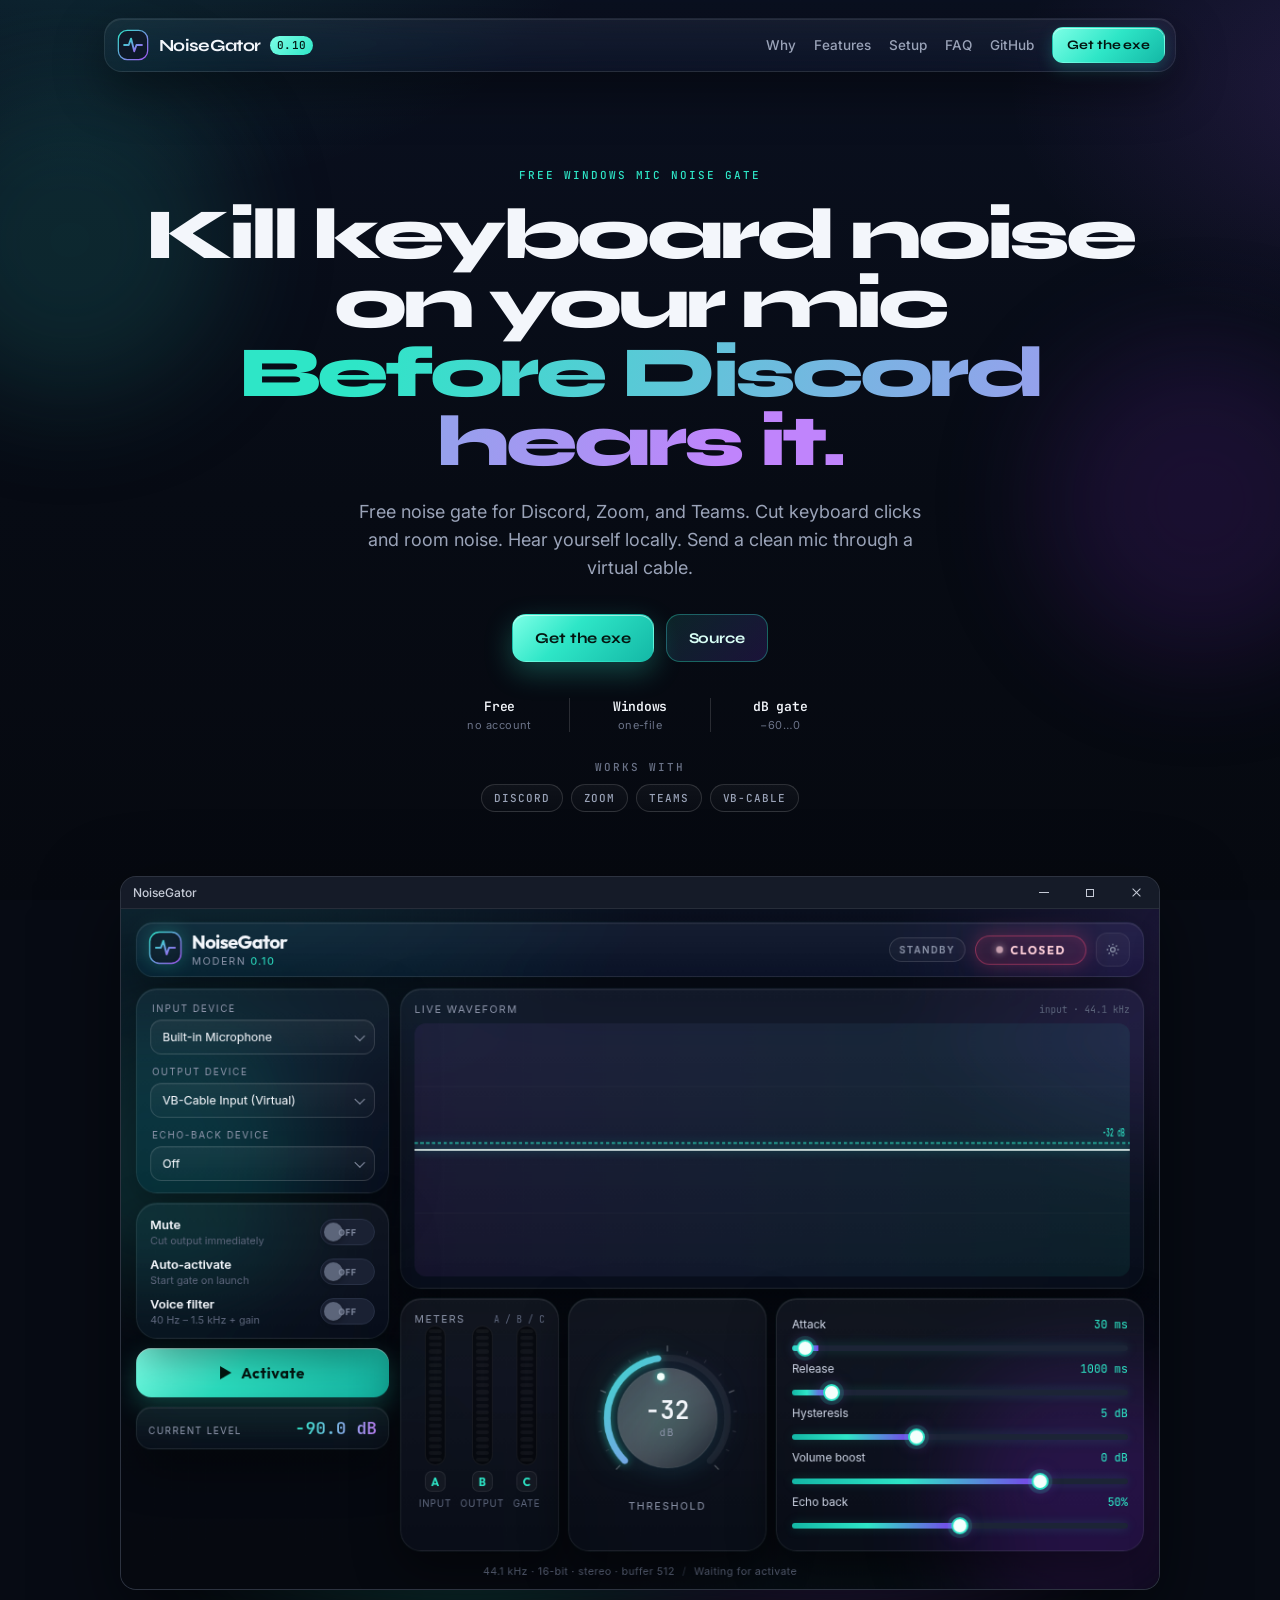
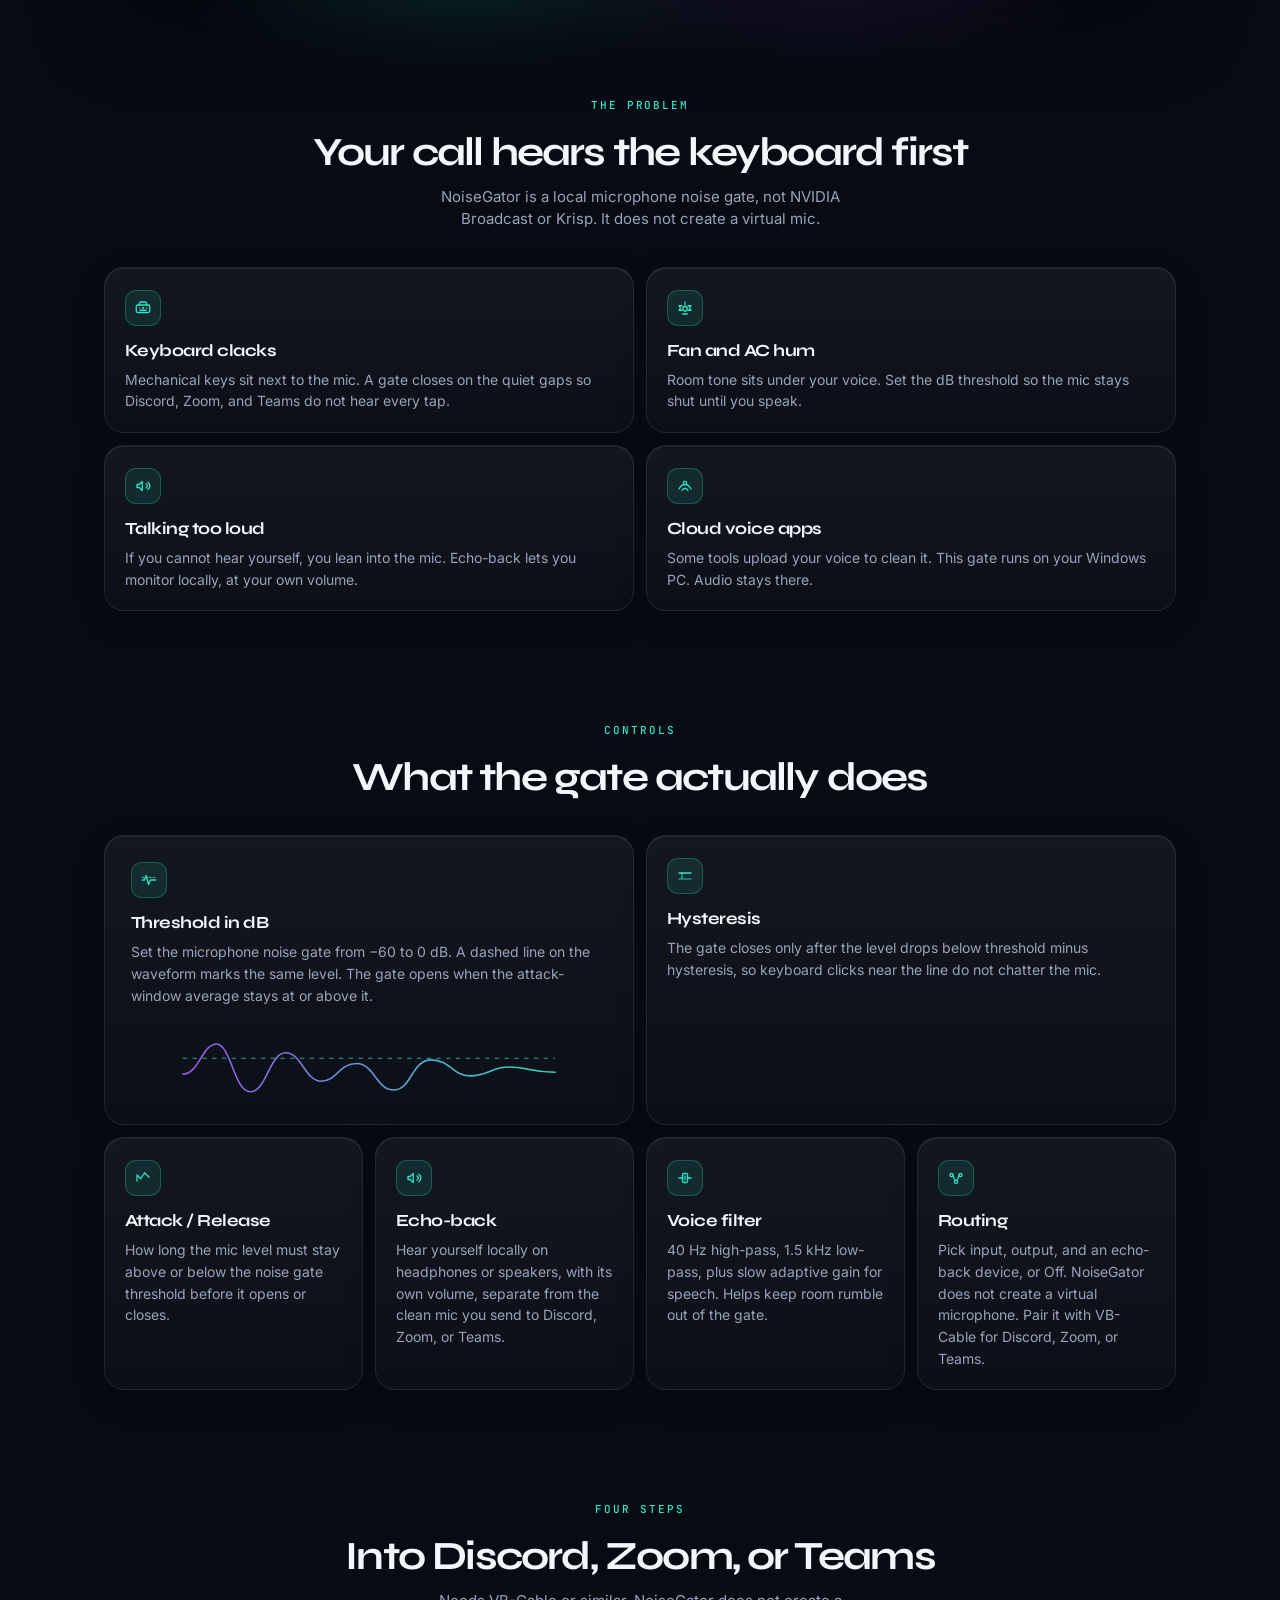
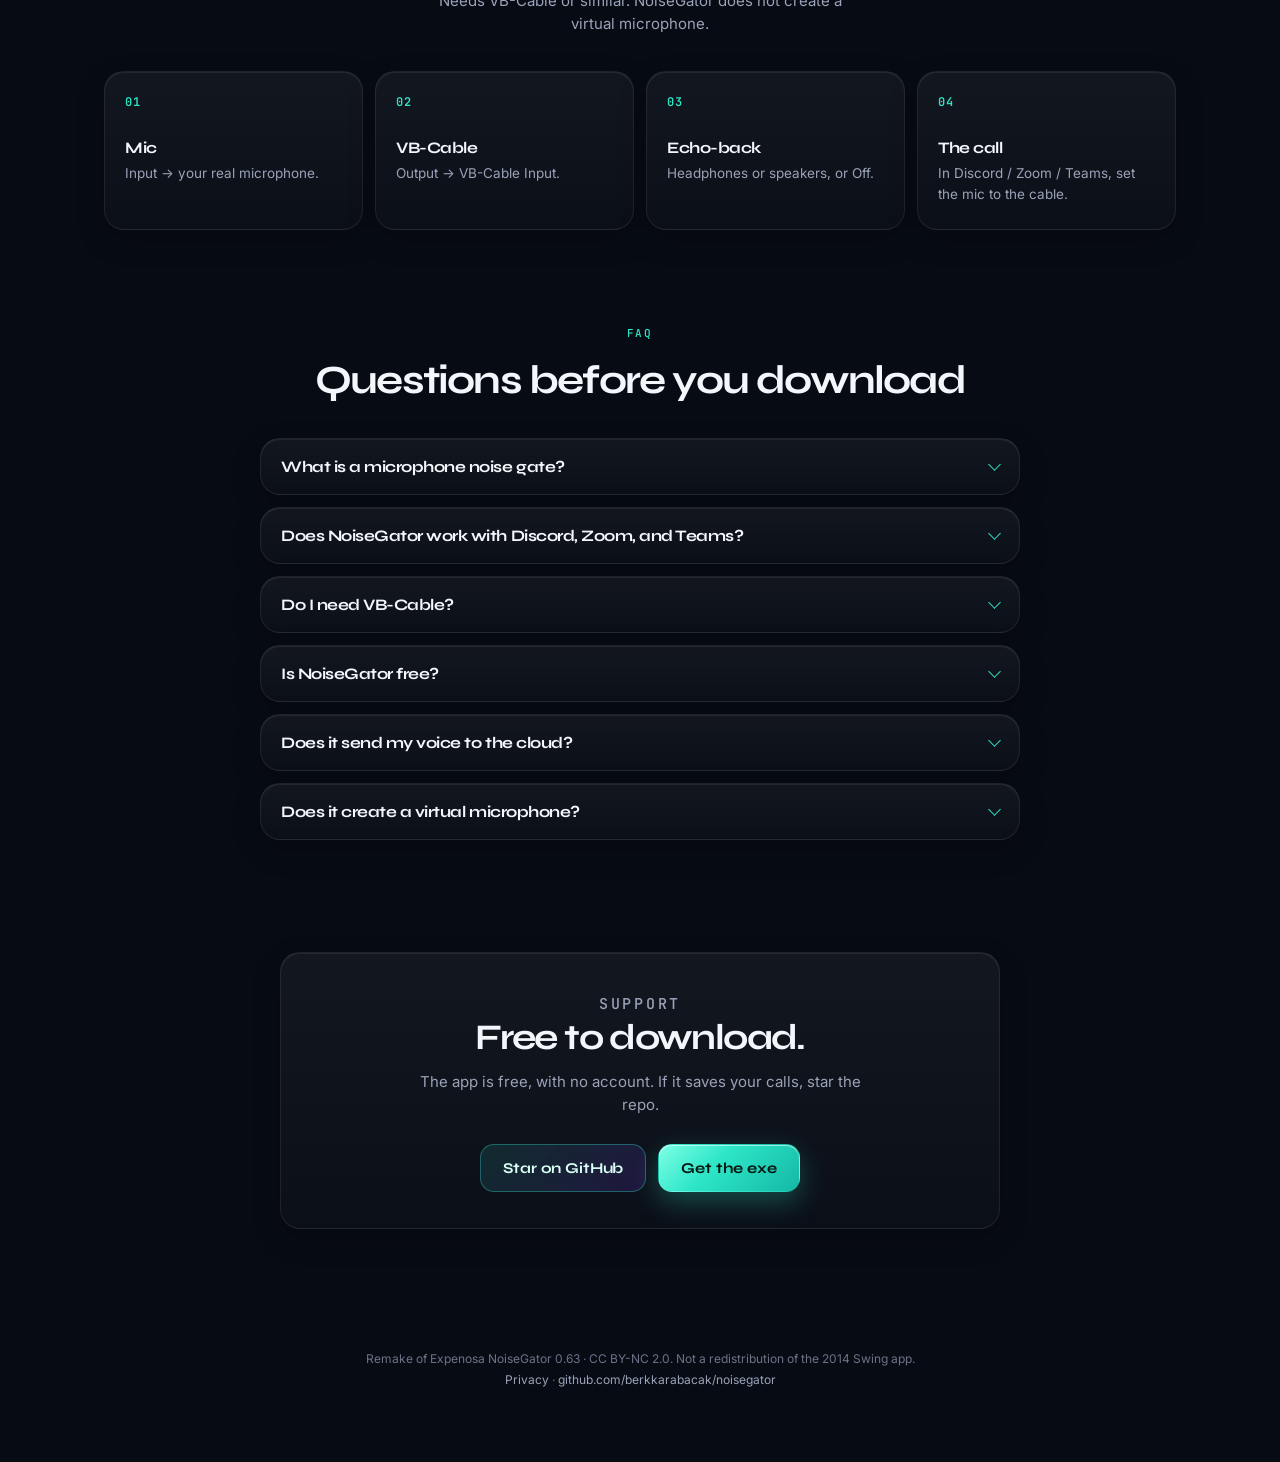
==== commit 8212fba2: "Make the marketing site free again" ====
--- a/index.html
+++ b/index.html
@@ -3,22 +3,22 @@
 <head>
   <meta charset="utf-8" />
   <meta name="viewport" content="width=device-width, initial-scale=1" />
-  <title>NoiseGator — Mic Noise Gate for Discord, Zoom &amp; Teams</title>
-  <meta name="description" content="Windows microphone noise gate. Unlimited trial — works forever, may nag. $15 one-time license to drop the nag. Cut keyboard clicks and room noise on Discord, Zoom, and Teams." />
+  <title>NoiseGator — Free Mic Noise Gate for Discord, Zoom &amp; Teams</title>
+  <meta name="description" content="Free Windows microphone noise gate. Cut keyboard clicks and room noise on Discord, Zoom, and Teams. Hear yourself locally. Send a clean mic. No account." />
   <meta name="robots" content="index,follow" />
   <link rel="canonical" href="https://berkkarabacak.github.io/noisegator/" />
   <meta name="theme-color" content="#070b14" />
   <meta property="og:type" content="website" />
-  <meta property="og:title" content="NoiseGator — Mic Noise Gate for Discord, Zoom &amp; Teams" />
-  <meta property="og:description" content="Windows microphone noise gate. Unlimited trial — works forever, may nag. $15 one-time license to drop the nag. Cut keyboard clicks and room noise on Discord, Zoom, and Teams." />
+  <meta property="og:title" content="NoiseGator — Free Mic Noise Gate for Discord, Zoom &amp; Teams" />
+  <meta property="og:description" content="Free Windows microphone noise gate. Cut keyboard clicks and room noise on Discord, Zoom, and Teams. Hear yourself locally. Send a clean mic. No account." />
   <meta property="og:url" content="https://berkkarabacak.github.io/noisegator/" />
   <meta property="og:image" content="https://berkkarabacak.github.io/noisegator/preview.png" />
   <meta property="og:image:alt" content="NoiseGator Windows app with live waveform, dB threshold knob, hysteresis, echo-back, and mic routing" />
   <meta property="og:site_name" content="NoiseGator" />
   <meta property="og:locale" content="en_US" />
   <meta name="twitter:card" content="summary_large_image" />
-  <meta name="twitter:title" content="NoiseGator — Mic Noise Gate for Discord, Zoom &amp; Teams" />
-  <meta name="twitter:description" content="Windows microphone noise gate. Unlimited trial — works forever, may nag. $15 one-time license to drop the nag. Cut keyboard clicks and room noise on Discord, Zoom, and Teams." />
+  <meta name="twitter:title" content="NoiseGator — Free Mic Noise Gate for Discord, Zoom &amp; Teams" />
+  <meta name="twitter:description" content="Free Windows microphone noise gate. Cut keyboard clicks and room noise on Discord, Zoom, and Teams. Hear yourself locally. Send a clean mic. No account." />
   <meta name="twitter:image" content="https://berkkarabacak.github.io/noisegator/preview.png" />
   <meta name="twitter:image:alt" content="NoiseGator Windows app with live waveform, dB threshold knob, hysteresis, echo-back, and mic routing" />
   <link rel="preconnect" href="https://fonts.googleapis.com" />
@@ -37,24 +37,13 @@
         "operatingSystem": "Windows",
         "url": "https://berkkarabacak.github.io/noisegator/",
         "image": "https://berkkarabacak.github.io/noisegator/preview.png",
-        "description": "Windows microphone noise gate. Unlimited trial — works forever, may nag. $15 one-time license to drop the nag. Cut keyboard clicks and room noise on Discord, Zoom, and Teams.",
+        "description": "Free Windows microphone noise gate. Cut keyboard clicks and room noise on Discord, Zoom, and Teams. Hear yourself locally. Send a clean mic. No account.",
         "downloadUrl": "https://github.com/berkkarabacak/noisegator/releases/latest/download/NoiseGator.exe",
-        "offers": [
-          {
-            "@type": "Offer",
-            "name": "Unlimited trial",
-            "price": "0",
-            "priceCurrency": "USD",
-            "description": "Windows exe. Works forever. May nag."
-          },
-          {
-            "@type": "Offer",
-            "name": "License",
-            "price": "15",
-            "priceCurrency": "USD",
-            "description": "One-time license to remove the nag. Order by email."
-          }
-        ]
+        "offers": {
+          "@type": "Offer",
+          "price": "0",
+          "priceCurrency": "USD"
+        }
       },
       {
         "@type": "FAQPage",
@@ -88,15 +77,7 @@
             "name": "Is NoiseGator free?",
             "acceptedAnswer": {
               "@type": "Answer",
-              "text": "The Windows exe is an unlimited trial — it works forever and may nag. A $15 one-time license is for removing the nag. The app does not redeem license keys yet; email to order and you will get next steps."
-            }
-          },
-          {
-            "@type": "Question",
-            "name": "How do I buy?",
-            "acceptedAnswer": {
-              "@type": "Answer",
-              "text": "Email berkkarabacak@gmail.com with the subject NoiseGator license. It is $15 one-time. You will get a reply with next steps — there is no instant checkout yet."
+              "text": "Yes. The app is free. It works forever and may nag. No account required."
             }
           },
           {
@@ -153,26 +134,24 @@
           <a href="#why">Why</a>
           <a href="#features">Features</a>
           <a href="#setup">Setup</a>
-          <a href="#pricing">Pricing</a>
           <a href="#faq">FAQ</a>
           <a href="https://github.com/berkkarabacak/noisegator" rel="noopener">GitHub</a>
         </div>
-        <a class="btn btn-nav" href="https://github.com/berkkarabacak/noisegator/releases/latest/download/NoiseGator.exe" rel="noopener">Get trial</a>
+        <a class="btn btn-nav" href="https://github.com/berkkarabacak/noisegator/releases/latest/download/NoiseGator.exe" rel="noopener">Get the exe</a>
       </div>
     </nav>
 
     <main id="main">
       <header class="hero" id="top">
-        <p class="kicker">Windows mic noise gate · unlimited trial</p>
+        <p class="kicker">Free Windows mic noise gate</p>
         <h1>Kill keyboard noise on your mic<br /><em>Before Discord hears it.</em></h1>
-        <p class="pitch">Cut keyboard clicks and room noise on Discord, Zoom, and Teams. Hear yourself locally. Send a clean mic. Unlimited trial — $15 one-time to drop the nag.</p>
+        <p class="pitch">Free noise gate for Discord, Zoom, and Teams. Cut keyboard clicks and room noise. Hear yourself locally. Send a clean mic through a virtual cable.</p>
         <div class="cta">
-          <a class="btn btn-primary" href="https://github.com/berkkarabacak/noisegator/releases/latest/download/NoiseGator.exe" rel="noopener">Get trial</a>
-          <a class="btn btn-ghost" href="#pricing">See pricing</a>
-        </div>
-        <p class="source-link"><a href="https://github.com/berkkarabacak/noisegator/raw/main/downloads/NoiseGator-Modern.zip" rel="noopener">Source zip</a></p>
+          <a class="btn btn-primary" href="https://github.com/berkkarabacak/noisegator/releases/latest/download/NoiseGator.exe" rel="noopener">Get the exe</a>
+          <a class="btn btn-ghost" href="https://github.com/berkkarabacak/noisegator/raw/main/downloads/NoiseGator-Modern.zip" rel="noopener">Source</a>
+        </div>
         <ul class="stats" aria-label="Product facts">
-          <li><strong>Trial</strong><span>unlimited</span></li>
+          <li><strong>Free</strong><span>no account</span></li>
           <li><strong>Windows</strong><span>one-file</span></li>
           <li><strong>dB gate</strong><span>−60…0</span></li>
         </ul>
@@ -376,49 +355,11 @@
         </ol>
       </section>
 
-      <section class="pricing" id="pricing" aria-labelledby="pricing-title">
-        <div class="section-head">
-          <p class="kicker">Pricing</p>
-          <h2 id="pricing-title">Unlimited trial. $15 to drop the nag.</h2>
-          <p class="section-sub">The exe works forever. A license is for removing the nag — email for next steps. No instant checkout yet.</p>
-        </div>
-        <div class="pricing-grid">
-          <article class="card pricing-card">
-            <p class="kicker">Trial</p>
-            <h3>Unlimited trial</h3>
-            <p class="price"><strong>$0</strong><span>USD · forever</span></p>
-            <ul class="pricing-list">
-              <li>Download the Windows exe</li>
-              <li>Works forever</li>
-              <li>May nag</li>
-              <li>No account</li>
-            </ul>
-            <div class="pricing-cta">
-              <a class="btn btn-ghost" href="https://github.com/berkkarabacak/noisegator/releases/latest/download/NoiseGator.exe" rel="noopener">Download exe</a>
-            </div>
-          </article>
-          <article class="card pricing-card pricing-card-featured">
-            <p class="kicker">License</p>
-            <h3>License</h3>
-            <p class="price"><strong>$15</strong><span>USD · one-time</span></p>
-            <ul class="pricing-list">
-              <li>Same app, same features</li>
-              <li>Removes the nag</li>
-              <li>Email for next steps</li>
-              <li>No in-app unlock yet</li>
-            </ul>
-            <div class="pricing-cta">
-              <a class="btn btn-primary" href="mailto:berkkarabacak@gmail.com?subject=NoiseGator%20license&amp;body=I%20want%20a%20NoiseGator%20license%20($15%20one-time).">Buy</a>
-              <p class="pricing-note">Opens your mail app. You’ll get a reply with how to pay — no instant checkout yet.</p>
-            </div>
-          </article>
-        </div>
-      </section>
 
       <section class="faq" id="faq" aria-labelledby="faq-title">
         <div class="section-head">
           <p class="kicker">FAQ</p>
-          <h2 id="faq-title">Before you download or buy</h2>
+          <h2 id="faq-title">Questions before you download</h2>
         </div>
         <div class="faq-list">
           <details class="card faq-item">
@@ -435,11 +376,7 @@
           </details>
           <details class="card faq-item">
             <summary>Is NoiseGator free?</summary>
-            <p>The Windows exe is an unlimited trial — it works forever and may nag. A $15 one-time license is for removing the nag. The app does not redeem license keys yet; email to order and you’ll get next steps.</p>
-          </details>
-          <details class="card faq-item">
-            <summary>How do I buy?</summary>
-            <p>Email <a href="mailto:berkkarabacak@gmail.com?subject=NoiseGator%20license&amp;body=I%20want%20a%20NoiseGator%20license%20($15%20one-time).">berkkarabacak@gmail.com</a> with the subject NoiseGator license. It’s $15 one-time. You’ll get a reply with next steps — there is no instant checkout yet.</p>
+            <p>Yes. The app is free. It works forever and may nag. No account required.</p>
           </details>
           <details class="card faq-item">
             <summary>Does it send my voice to the cloud?</summary>
@@ -452,14 +389,14 @@
         </div>
       </section>
 
-      <section class="support" id="get" aria-labelledby="get-title">
+      <section class="support" id="support" aria-labelledby="support-title">
         <div class="card support-card">
-          <p class="kicker">Get it</p>
-          <h2 id="get-title">Unlimited trial. $15 to drop the nag.</h2>
-          <p>Download the Windows exe and use it forever. Buy a license when you want the nag gone — email for next steps.</p>
+          <p class="kicker">Support</p>
+          <h2 id="support-title">Free to download.</h2>
+          <p>The app is free, with no account. If it saves your calls, star the repo.</p>
           <div class="cta">
-            <a class="btn btn-primary" href="https://github.com/berkkarabacak/noisegator/releases/latest/download/NoiseGator.exe" rel="noopener">Get trial</a>
-            <a class="btn btn-ghost" href="mailto:berkkarabacak@gmail.com?subject=NoiseGator%20license&amp;body=I%20want%20a%20NoiseGator%20license%20($15%20one-time).">Buy license</a>
+            <a class="btn btn-ghost" href="https://github.com/berkkarabacak/noisegator" rel="noopener">Star on GitHub</a>
+            <a class="btn btn-primary" href="https://github.com/berkkarabacak/noisegator/releases/latest/download/NoiseGator.exe" rel="noopener">Get the exe</a>
           </div>
         </div>
       </section>
@@ -467,8 +404,7 @@
 
     <footer class="site-foot">
       <p>Remake of Expenosa NoiseGator 0.63 · CC BY-NC 2.0. Not a redistribution of the 2014 Swing app.</p>
-      <p><a href="privacy.html">Privacy</a> · <a href="#pricing">Pricing</a> · <a href="https://github.com/berkkarabacak/noisegator" rel="noopener">github.com/berkkarabacak/noisegator</a></p>
-      <p>License: <a href="mailto:berkkarabacak@gmail.com?subject=NoiseGator%20license&amp;body=I%20want%20a%20NoiseGator%20license%20($15%20one-time).">berkkarabacak@gmail.com</a></p>
+      <p><a href="privacy.html">Privacy</a> · <a href="https://github.com/berkkarabacak/noisegator" rel="noopener">github.com/berkkarabacak/noisegator</a></p>
     </footer>
   </div>
 
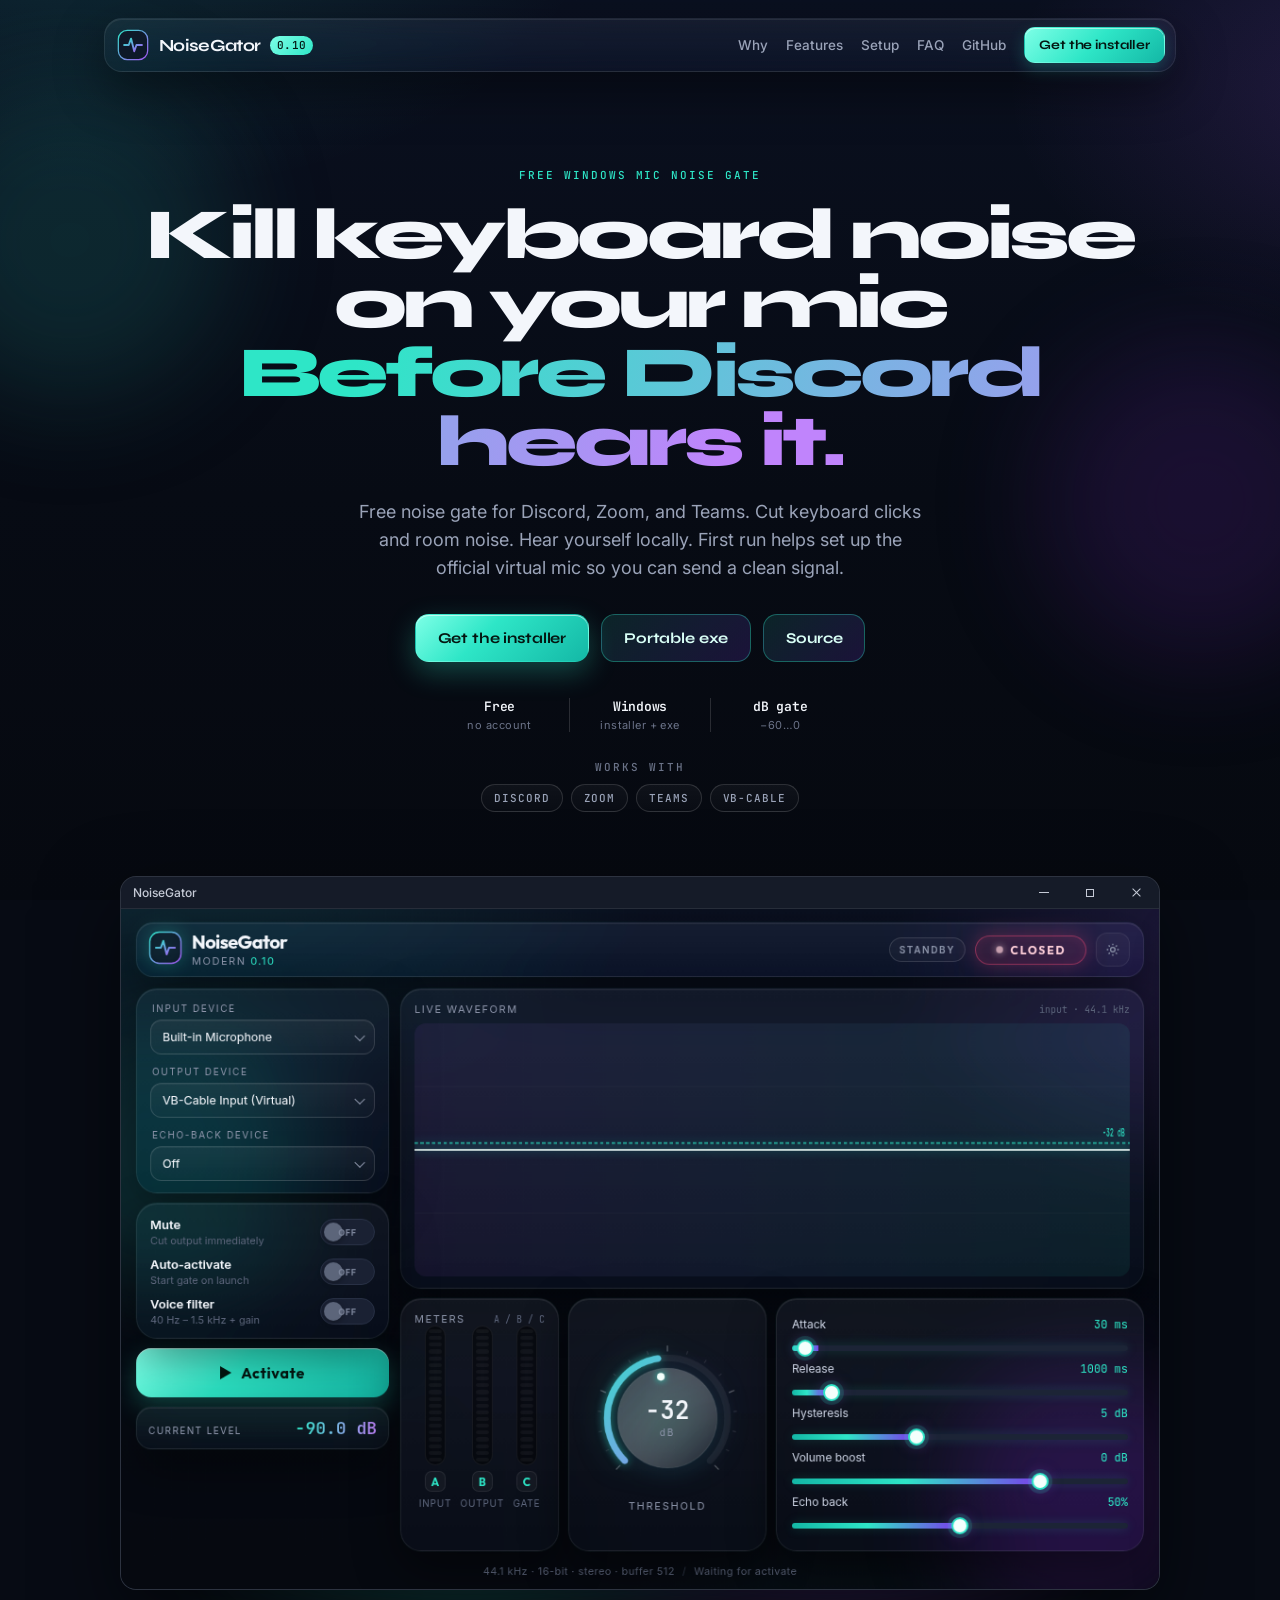
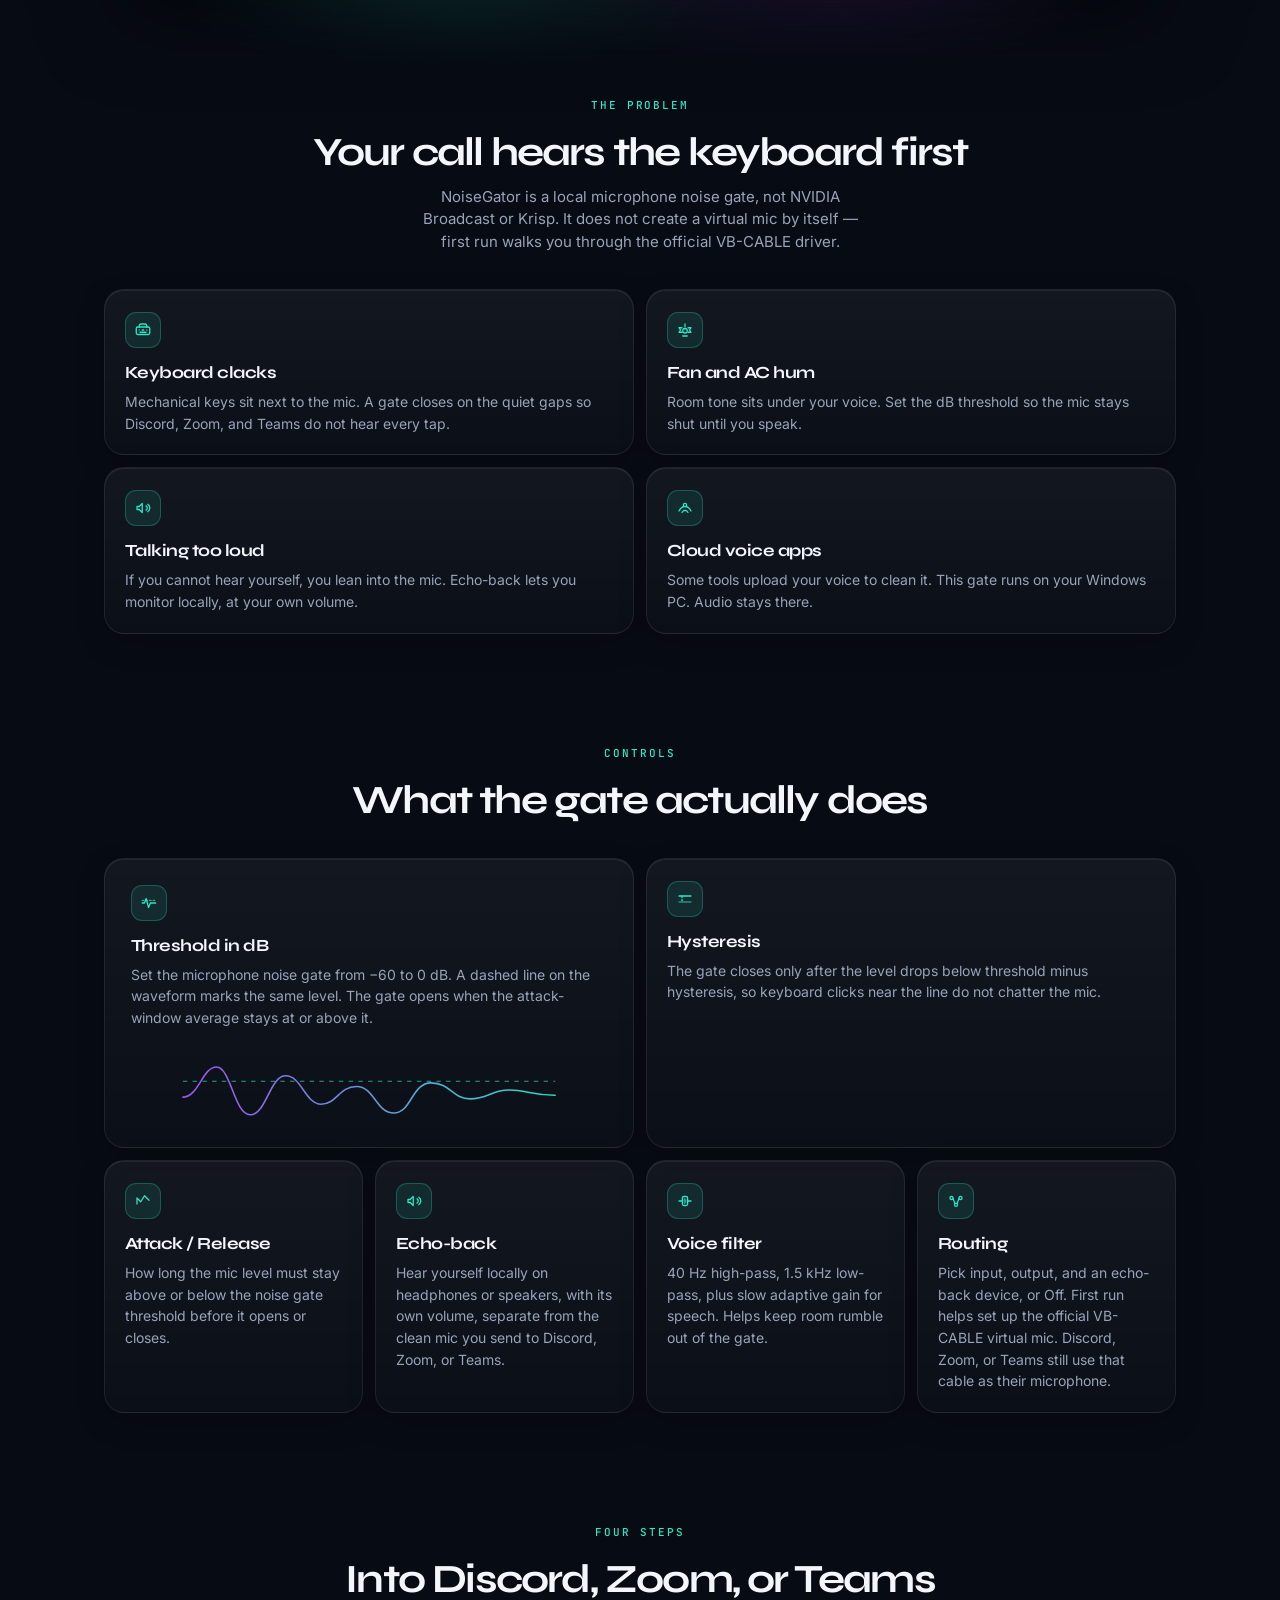
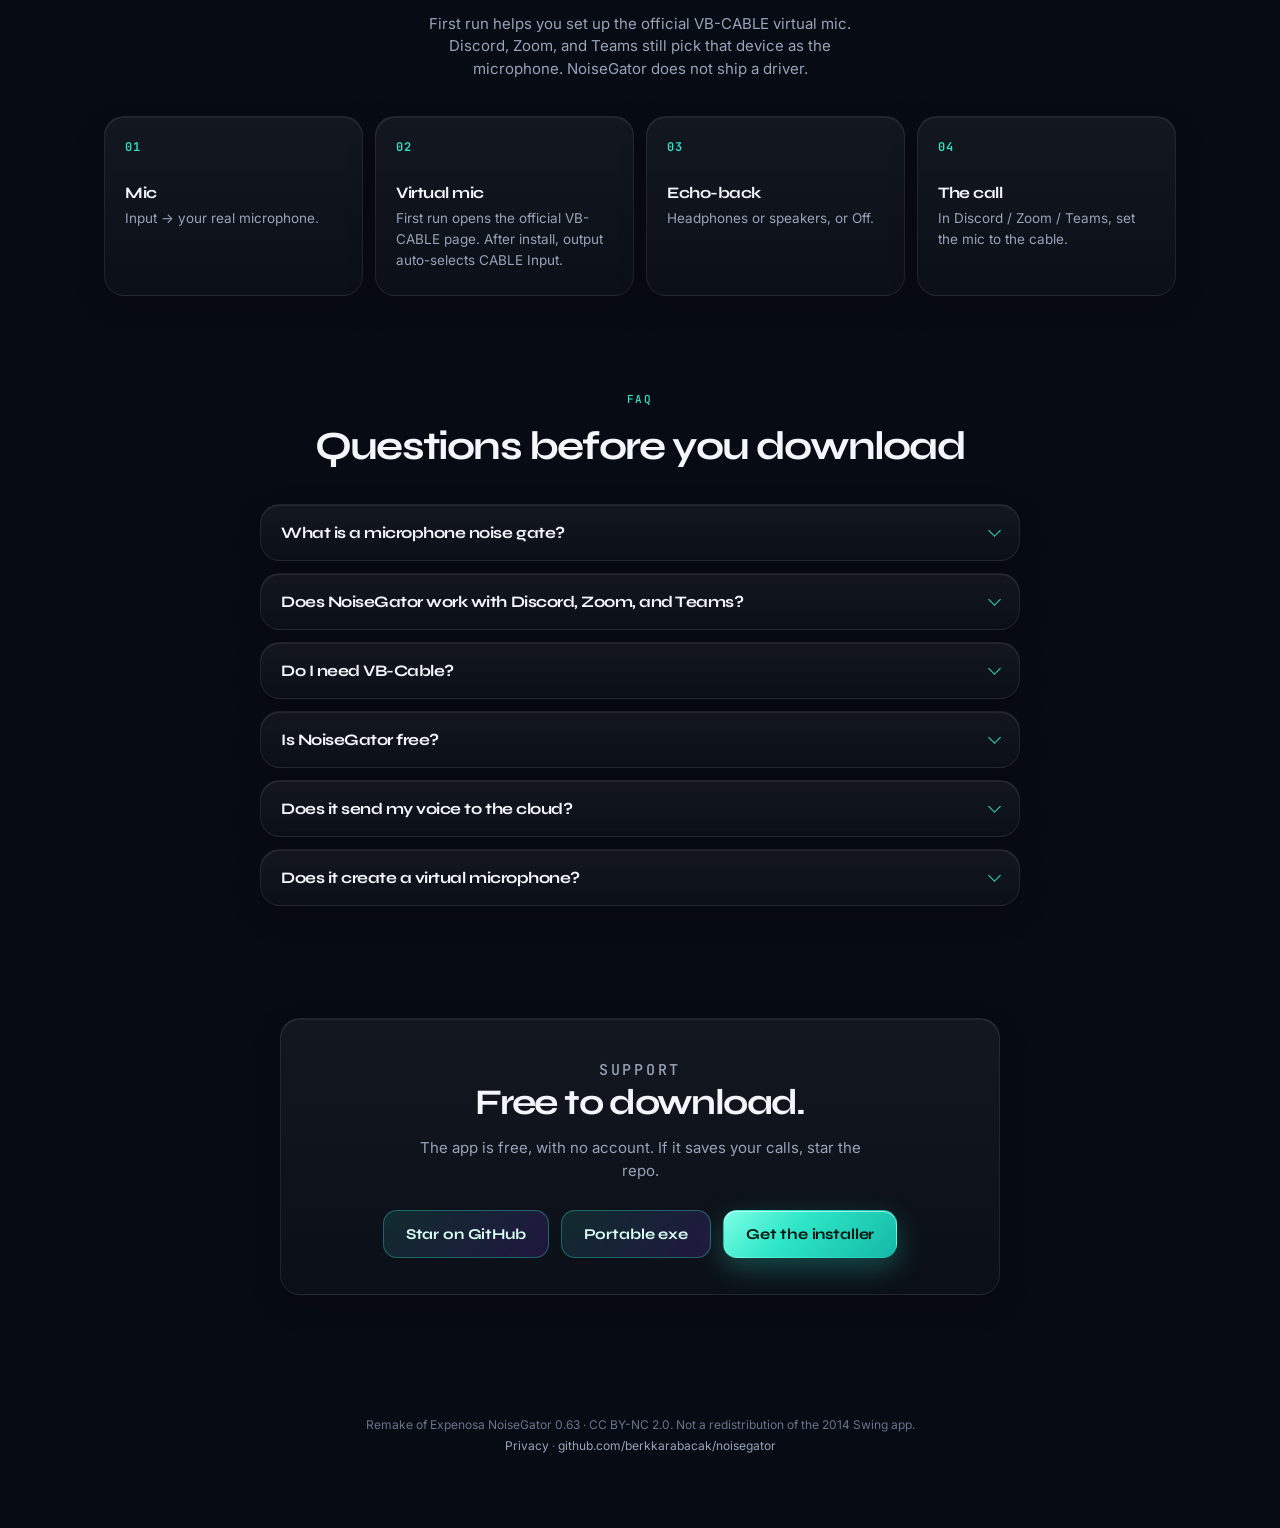
==== commit 1742822a: "Soften marketing copy: first-run official VB-CABLE setup, installer download, honest FAQ." ====
--- a/index.html
+++ b/index.html
@@ -38,7 +38,7 @@
         "url": "https://berkkarabacak.github.io/noisegator/",
         "image": "https://berkkarabacak.github.io/noisegator/preview.png",
         "description": "Free Windows microphone noise gate. Cut keyboard clicks and room noise on Discord, Zoom, and Teams. Hear yourself locally. Send a clean mic. No account.",
-        "downloadUrl": "https://github.com/berkkarabacak/noisegator/releases/latest/download/NoiseGator.exe",
+        "downloadUrl": "https://github.com/berkkarabacak/noisegator/releases/latest/download/NoiseGator-Setup.exe",
         "offers": {
           "@type": "Offer",
           "price": "0",
@@ -61,7 +61,7 @@
             "name": "Does NoiseGator work with Discord, Zoom, and Teams?",
             "acceptedAnswer": {
               "@type": "Answer",
-              "text": "Yes. Route the gated output through a virtual cable (VB-Cable or similar), then pick that cable as the microphone in Discord, Zoom, or Teams."
+              "text": "Yes. First run helps you set up the official VB-CABLE virtual mic. Then pick that cable as the microphone in Discord, Zoom, or Teams."
             }
           },
           {
@@ -69,7 +69,7 @@
             "name": "Do I need VB-Cable?",
             "acceptedAnswer": {
               "@type": "Answer",
-              "text": "Yes, or another virtual cable. NoiseGator does not create a virtual microphone. You send the gated output to a cable, then the call app uses that cable as its mic."
+              "text": "A signed virtual-cable driver is still required. First run opens the official VB-CABLE page and can auto-select CABLE Input after you install it. NoiseGator does not create a system microphone and does not bundle the driver."
             }
           },
           {
@@ -93,7 +93,7 @@
             "name": "Does it create a virtual microphone?",
             "acceptedAnswer": {
               "@type": "Answer",
-              "text": "No. Pair it with VB-Cable or similar, then set that cable as the mic in your call app."
+              "text": "No. Windows needs a signed driver for that. The first-run wizard opens the official VB-Audio VB-CABLE page. After you install that driver, NoiseGator can select it as the output. Discord, Zoom, and Teams still pick that device as the microphone."
             }
           }
         ]
@@ -137,7 +137,7 @@
           <a href="#faq">FAQ</a>
           <a href="https://github.com/berkkarabacak/noisegator" rel="noopener">GitHub</a>
         </div>
-        <a class="btn btn-nav" href="https://github.com/berkkarabacak/noisegator/releases/latest/download/NoiseGator.exe" rel="noopener">Get the exe</a>
+        <a class="btn btn-nav" href="https://github.com/berkkarabacak/noisegator/releases/latest/download/NoiseGator-Setup.exe" rel="noopener">Get the installer</a>
       </div>
     </nav>
 
@@ -145,14 +145,15 @@
       <header class="hero" id="top">
         <p class="kicker">Free Windows mic noise gate</p>
         <h1>Kill keyboard noise on your mic<br /><em>Before Discord hears it.</em></h1>
-        <p class="pitch">Free noise gate for Discord, Zoom, and Teams. Cut keyboard clicks and room noise. Hear yourself locally. Send a clean mic through a virtual cable.</p>
+        <p class="pitch">Free noise gate for Discord, Zoom, and Teams. Cut keyboard clicks and room noise. Hear yourself locally. First run helps set up the official virtual mic so you can send a clean signal.</p>
         <div class="cta">
-          <a class="btn btn-primary" href="https://github.com/berkkarabacak/noisegator/releases/latest/download/NoiseGator.exe" rel="noopener">Get the exe</a>
+          <a class="btn btn-primary" href="https://github.com/berkkarabacak/noisegator/releases/latest/download/NoiseGator-Setup.exe" rel="noopener">Get the installer</a>
+          <a class="btn btn-ghost" href="https://github.com/berkkarabacak/noisegator/releases/latest/download/NoiseGator.exe" rel="noopener">Portable exe</a>
           <a class="btn btn-ghost" href="https://github.com/berkkarabacak/noisegator/raw/main/downloads/NoiseGator-Modern.zip" rel="noopener">Source</a>
         </div>
         <ul class="stats" aria-label="Product facts">
           <li><strong>Free</strong><span>no account</span></li>
-          <li><strong>Windows</strong><span>one-file</span></li>
+          <li><strong>Windows</strong><span>installer + exe</span></li>
           <li><strong>dB gate</strong><span>−60…0</span></li>
         </ul>
         <p class="works-label">Works with</p>
@@ -183,7 +184,7 @@
         <div class="section-head">
           <p class="kicker">The problem</p>
           <h2 id="why-title">Your call hears the keyboard first</h2>
-          <p class="section-sub">NoiseGator is a local microphone noise gate, not NVIDIA Broadcast or Krisp. It does not create a virtual mic.</p>
+          <p class="section-sub">NoiseGator is a local microphone noise gate, not NVIDIA Broadcast or Krisp. It does not create a virtual mic by itself — first run walks you through the official VB-CABLE driver.</p>
         </div>
         <div class="why-grid">
           <article class="card">
@@ -320,7 +321,7 @@
               </svg>
             </div>
             <h3>Routing</h3>
-            <p>Pick input, output, and an echo-back device, or Off. NoiseGator does not create a virtual microphone. Pair it with VB-Cable for Discord, Zoom, or Teams.</p>
+            <p>Pick input, output, and an echo-back device, or Off. First run helps set up the official VB-CABLE virtual mic. Discord, Zoom, or Teams still use that cable as their microphone.</p>
           </article>
         </div>
       </section>
@@ -329,7 +330,7 @@
         <div class="section-head">
           <p class="kicker">Four steps</p>
           <h2 id="setup-title">Into Discord, Zoom, or Teams</h2>
-          <p class="section-sub">Needs VB-Cable or similar. NoiseGator does not create a virtual microphone.</p>
+          <p class="section-sub">First run helps you set up the official VB-CABLE virtual mic. Discord, Zoom, and Teams still pick that device as the microphone. NoiseGator does not ship a driver.</p>
         </div>
         <ol class="steps">
           <li class="card step">
@@ -339,8 +340,8 @@
           </li>
           <li class="card step">
             <span class="n">02</span>
-            <h3>VB-Cable</h3>
-            <p>Output → VB-Cable Input.</p>
+            <h3>Virtual mic</h3>
+            <p>First run opens the official VB-CABLE page. After install, output auto-selects CABLE Input.</p>
           </li>
           <li class="card step">
             <span class="n">03</span>
@@ -368,11 +369,11 @@
           </details>
           <details class="card faq-item">
             <summary>Does NoiseGator work with Discord, Zoom, and Teams?</summary>
-            <p>Yes. Route the gated output through a virtual cable (VB-Cable or similar), then pick that cable as the microphone in Discord, Zoom, or Teams.</p>
+            <p>Yes. First run helps you set up the official VB-CABLE virtual mic. Then pick that cable as the microphone in Discord, Zoom, or Teams.</p>
           </details>
           <details class="card faq-item">
             <summary>Do I need VB-Cable?</summary>
-            <p>Yes, or another virtual cable. NoiseGator does not create a virtual microphone. You send the gated output to a cable, then the call app uses that cable as its mic.</p>
+            <p>A signed virtual-cable driver is still required. First run opens the official VB-CABLE page and can auto-select CABLE Input after you install it. NoiseGator does not create a system microphone and does not bundle the driver.</p>
           </details>
           <details class="card faq-item">
             <summary>Is NoiseGator free?</summary>
@@ -384,7 +385,7 @@
           </details>
           <details class="card faq-item">
             <summary>Does it create a virtual microphone?</summary>
-            <p>No. Pair it with VB-Cable or similar, then set that cable as the mic in your call app.</p>
+            <p>No. Windows needs a signed driver for that. The first-run wizard opens the official VB-Audio VB-CABLE page. After you install that driver, NoiseGator can select it as the output. Discord, Zoom, and Teams still pick that device as the microphone.</p>
           </details>
         </div>
       </section>
@@ -396,7 +397,8 @@
           <p>The app is free, with no account. If it saves your calls, star the repo.</p>
           <div class="cta">
             <a class="btn btn-ghost" href="https://github.com/berkkarabacak/noisegator" rel="noopener">Star on GitHub</a>
-            <a class="btn btn-primary" href="https://github.com/berkkarabacak/noisegator/releases/latest/download/NoiseGator.exe" rel="noopener">Get the exe</a>
+            <a class="btn btn-ghost" href="https://github.com/berkkarabacak/noisegator/releases/latest/download/NoiseGator.exe" rel="noopener">Portable exe</a>
+            <a class="btn btn-primary" href="https://github.com/berkkarabacak/noisegator/releases/latest/download/NoiseGator-Setup.exe" rel="noopener">Get the installer</a>
           </div>
         </div>
       </section>
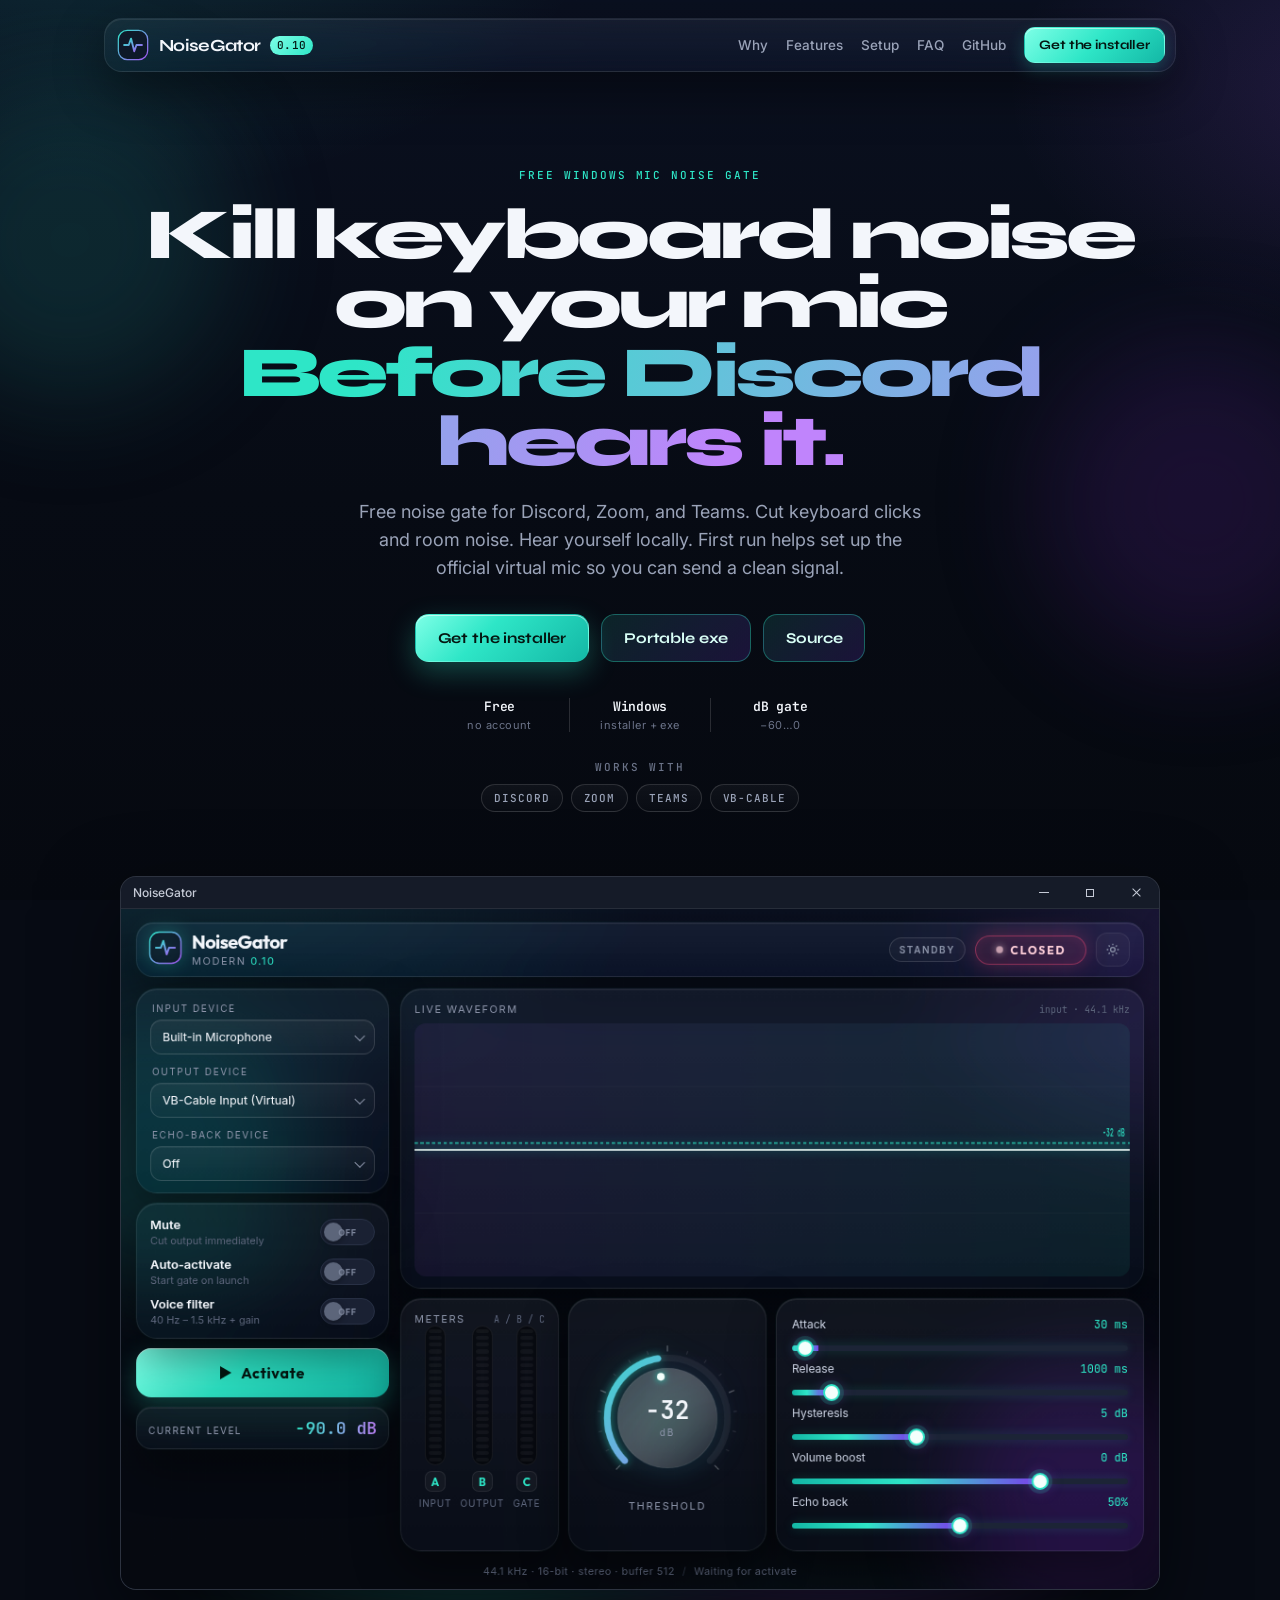
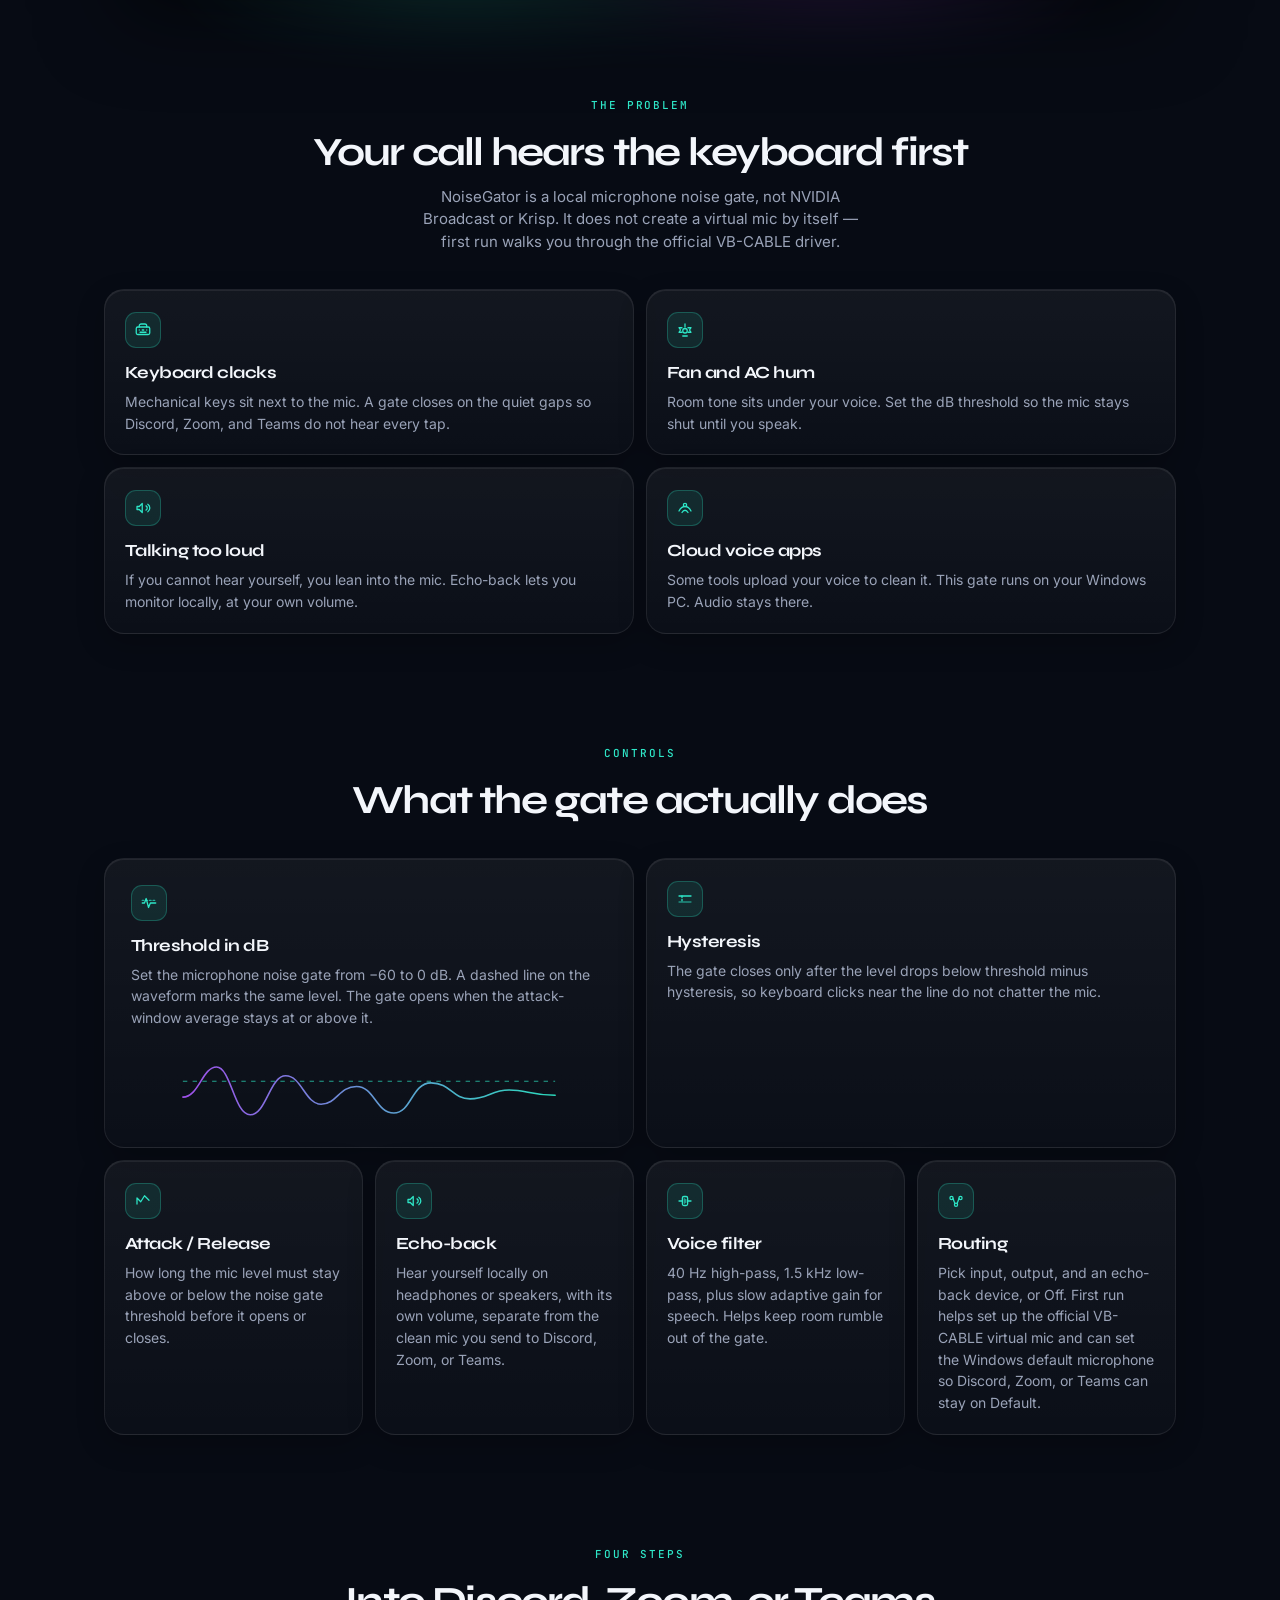
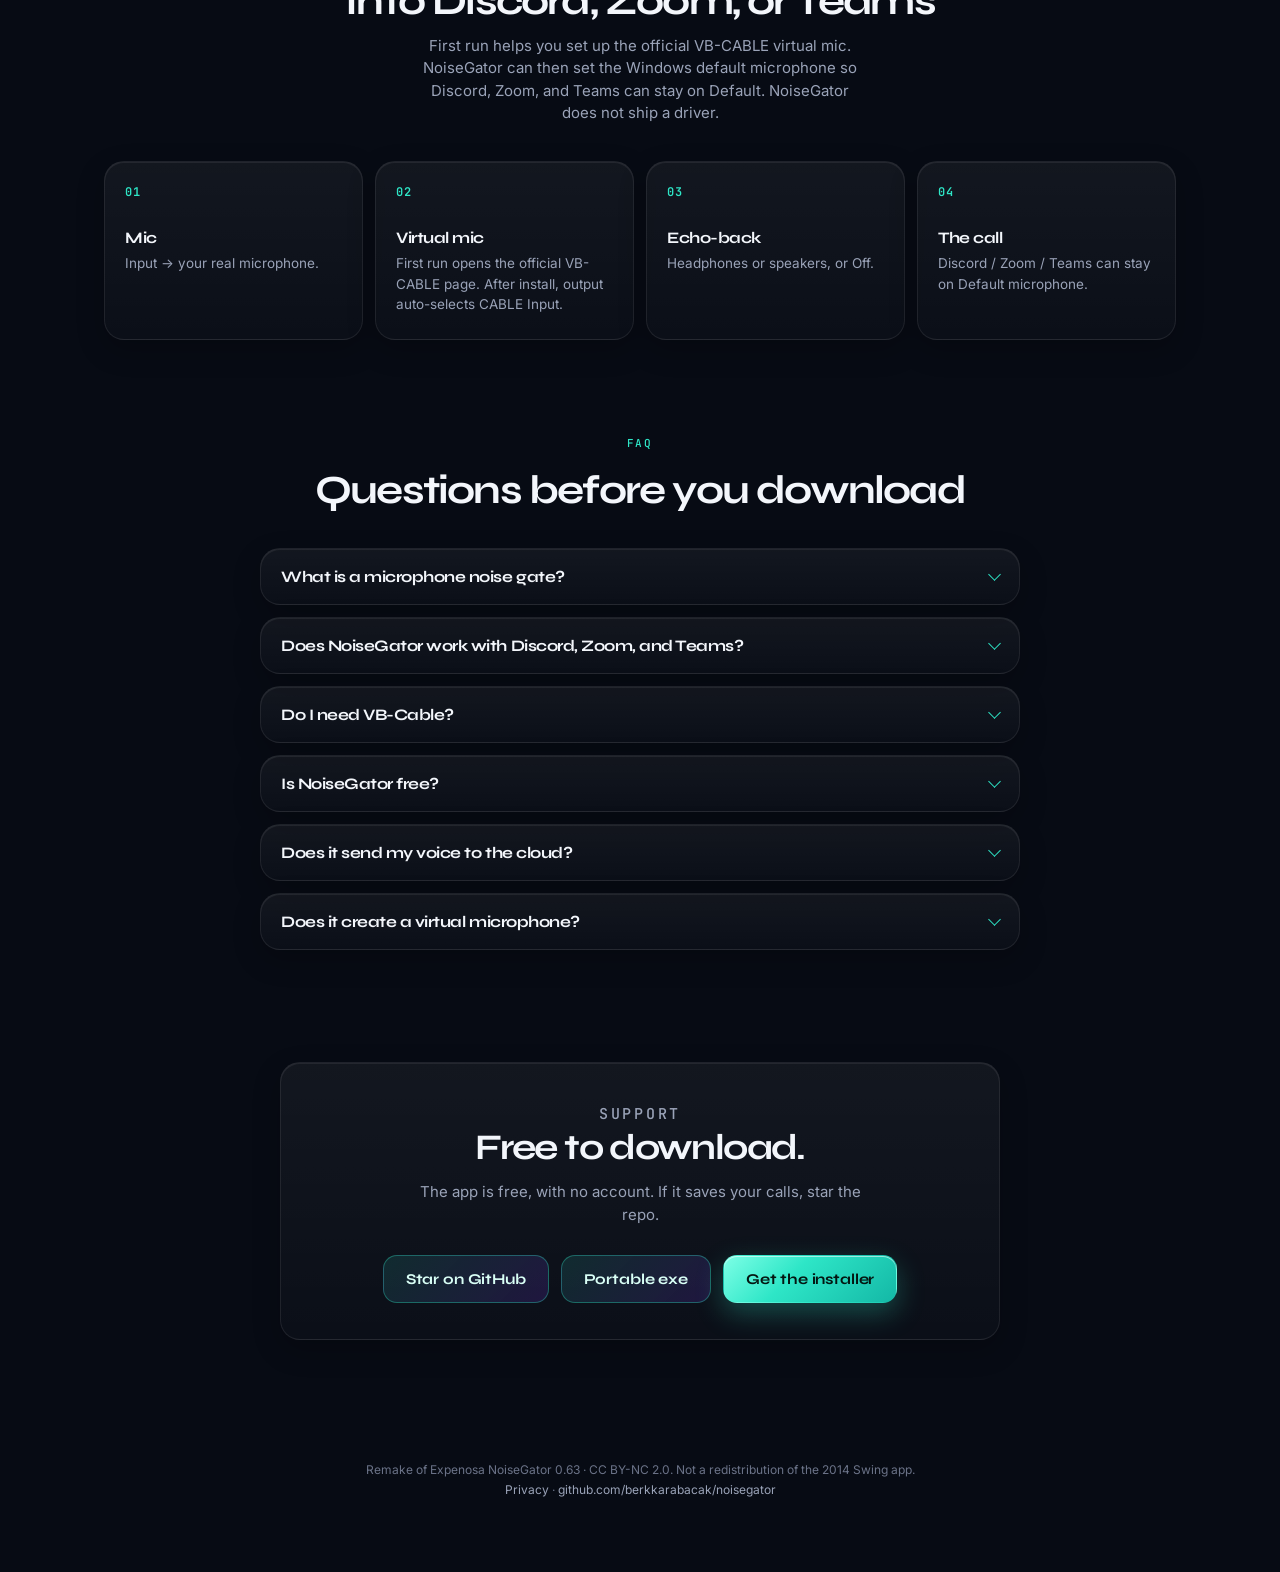
==== commit c9efe063: "Stop insisting users pick CABLE Output in Discord" ====
--- a/index.html
+++ b/index.html
@@ -61,7 +61,7 @@
             "name": "Does NoiseGator work with Discord, Zoom, and Teams?",
             "acceptedAnswer": {
               "@type": "Answer",
-              "text": "Yes. First run helps you set up the official VB-CABLE virtual mic. Then pick that cable as the microphone in Discord, Zoom, or Teams."
+              "text": "Yes. First run helps you set up the official VB-CABLE virtual mic. NoiseGator can then set the Windows default microphone so Discord, Zoom, and Teams can stay on Default microphone."
             }
           },
           {
@@ -69,7 +69,7 @@
             "name": "Do I need VB-Cable?",
             "acceptedAnswer": {
               "@type": "Answer",
-              "text": "A signed virtual-cable driver is still required. First run opens the official VB-CABLE page and can auto-select CABLE Input after you install it. NoiseGator does not create a system microphone and does not bundle the driver."
+              "text": "A signed virtual-cable driver is still required. First run opens the official VB-CABLE page, auto-selects CABLE Input, and can set the Windows default microphone to CABLE Output. NoiseGator does not create a system microphone and does not bundle the driver."
             }
           },
           {
@@ -93,7 +93,7 @@
             "name": "Does it create a virtual microphone?",
             "acceptedAnswer": {
               "@type": "Answer",
-              "text": "No. Windows needs a signed driver for that. The first-run wizard opens the official VB-Audio VB-CABLE page. After you install that driver, NoiseGator can select it as the output. Discord, Zoom, and Teams still pick that device as the microphone."
+              "text": "No. Windows needs a signed driver for that. The first-run wizard opens the official VB-Audio VB-CABLE page. After you install that driver, NoiseGator can select it as the output and set the Windows default microphone so Discord, Zoom, and Teams can stay on Default microphone."
             }
           }
         ]
@@ -321,7 +321,7 @@
               </svg>
             </div>
             <h3>Routing</h3>
-            <p>Pick input, output, and an echo-back device, or Off. First run helps set up the official VB-CABLE virtual mic. Discord, Zoom, or Teams still use that cable as their microphone.</p>
+            <p>Pick input, output, and an echo-back device, or Off. First run helps set up the official VB-CABLE virtual mic and can set the Windows default microphone so Discord, Zoom, or Teams can stay on Default.</p>
           </article>
         </div>
       </section>
@@ -330,7 +330,7 @@
         <div class="section-head">
           <p class="kicker">Four steps</p>
           <h2 id="setup-title">Into Discord, Zoom, or Teams</h2>
-          <p class="section-sub">First run helps you set up the official VB-CABLE virtual mic. Discord, Zoom, and Teams still pick that device as the microphone. NoiseGator does not ship a driver.</p>
+          <p class="section-sub">First run helps you set up the official VB-CABLE virtual mic. NoiseGator can then set the Windows default microphone so Discord, Zoom, and Teams can stay on Default. NoiseGator does not ship a driver.</p>
         </div>
         <ol class="steps">
           <li class="card step">
@@ -351,7 +351,7 @@
           <li class="card step">
             <span class="n">04</span>
             <h3>The call</h3>
-            <p>In Discord / Zoom / Teams, set the mic to the cable.</p>
+            <p>Discord / Zoom / Teams can stay on Default microphone.</p>
           </li>
         </ol>
       </section>
@@ -369,11 +369,11 @@
           </details>
           <details class="card faq-item">
             <summary>Does NoiseGator work with Discord, Zoom, and Teams?</summary>
-            <p>Yes. First run helps you set up the official VB-CABLE virtual mic. Then pick that cable as the microphone in Discord, Zoom, or Teams.</p>
+            <p>Yes. First run helps you set up the official VB-CABLE virtual mic. NoiseGator can then set the Windows default microphone so Discord, Zoom, and Teams can stay on Default microphone.</p>
           </details>
           <details class="card faq-item">
             <summary>Do I need VB-Cable?</summary>
-            <p>A signed virtual-cable driver is still required. First run opens the official VB-CABLE page and can auto-select CABLE Input after you install it. NoiseGator does not create a system microphone and does not bundle the driver.</p>
+            <p>A signed virtual-cable driver is still required. First run opens the official VB-CABLE page, auto-selects CABLE Input, and can set the Windows default microphone to CABLE Output. NoiseGator does not create a system microphone and does not bundle the driver.</p>
           </details>
           <details class="card faq-item">
             <summary>Is NoiseGator free?</summary>
@@ -385,7 +385,7 @@
           </details>
           <details class="card faq-item">
             <summary>Does it create a virtual microphone?</summary>
-            <p>No. Windows needs a signed driver for that. The first-run wizard opens the official VB-Audio VB-CABLE page. After you install that driver, NoiseGator can select it as the output. Discord, Zoom, and Teams still pick that device as the microphone.</p>
+            <p>No. Windows needs a signed driver for that. The first-run wizard opens the official VB-Audio VB-CABLE page. After you install that driver, NoiseGator can select it as the output and set the Windows default microphone so Discord, Zoom, and Teams can stay on Default microphone.</p>
           </details>
         </div>
       </section>
